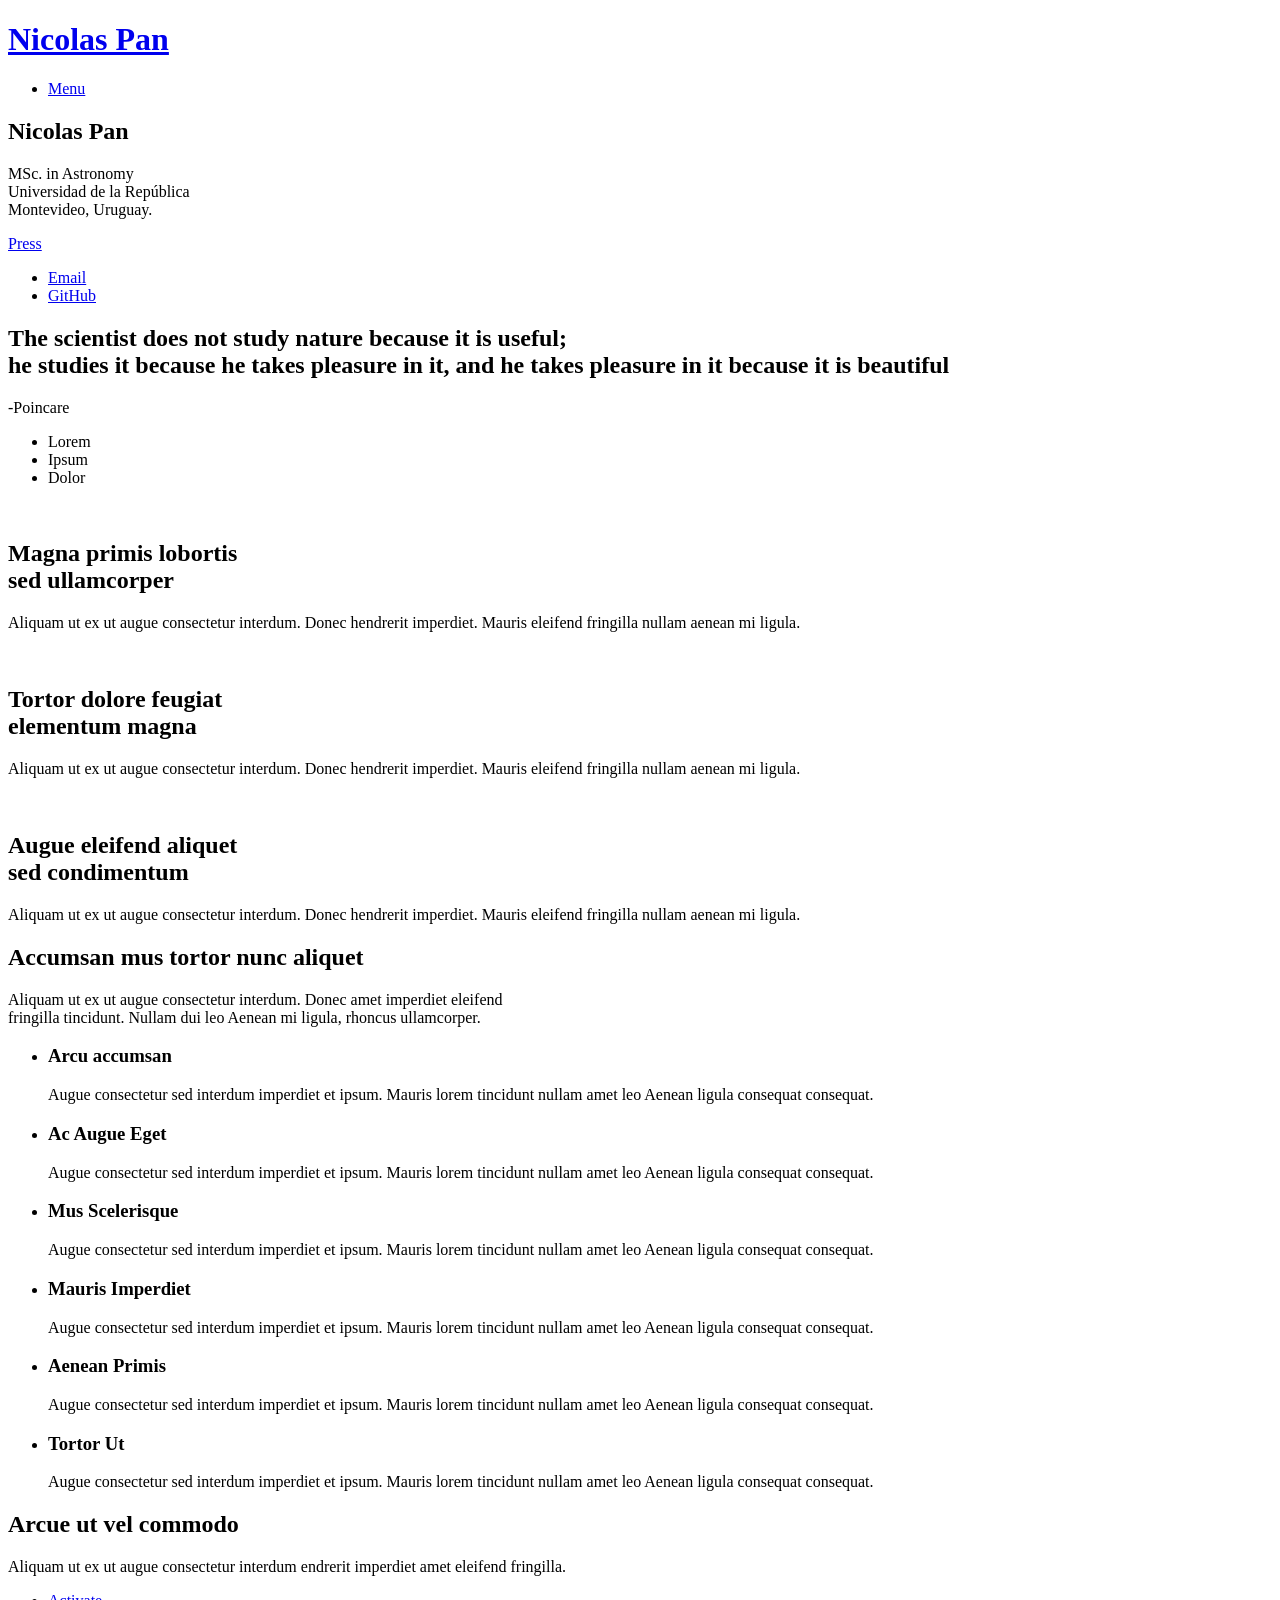
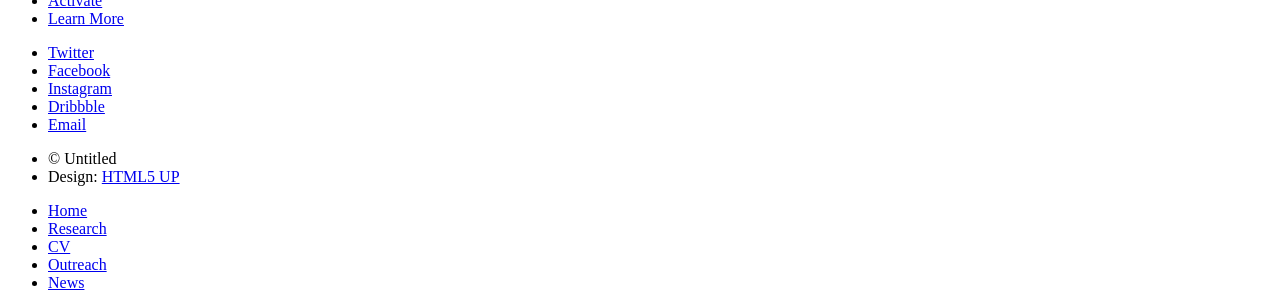
==== index.html @ 93454d94 "Update index.html" ====
<!DOCTYPE HTML>
<!--
	Spectral by HTML5 UP
	html5up.net | @ajlkn
	Free for personal and commercial use under the CCA 3.0 license (html5up.net/license)
-->
<html>
	<head>
		<title>Nicolas Pan</title>
		<meta charset="utf-8" />
		<meta name="viewport" content="width=device-width, initial-scale=1, user-scalable=no" />
		<link rel="stylesheet" href="assets/css/main.css" />
		<noscript><link rel="stylesheet" href="assets/css/noscript.css" /></noscript>
	</head>
	<body class="landing is-preload">

		<!-- Page Wrapper -->
			<div id="page-wrapper">

				<!-- Header -->
					<header id="header" class="alt">
						<h1><a href="index.html">Nicolas Pan</a></h1>
						<nav id="nav">
							<ul>
								<li class="special">
									<a href="#menu" class="menuToggle"><span>Menu</span></a>
									<div id="menu">
										<ul>
											<li><a href="index.html">Home</a></li>
											<li><a href="research.html">Research</a></li>
											<li><a href="cv.html">CV</a></li>
											<li><a href="outreach.html">Outreach</a></li>
											<li><a href="news.html">News</a></li>
										</ul>
									</div>
								</li>
							</ul>
						</nav>
					</header>

				<!-- Banner -->
					<section id="banner">
						<div class="inner">
							<h2>Nicolas Pan</h2>
							<p>MSc. in Astronomy<br />
							Universidad de la República<br />
							Montevideo, Uruguay.</p>
						</div>
						<a href="#one" class="more scrolly">Press</a>

						<ul class="icons">
							<li><a href="mailto:nicolas.pan@fcien.edu.uy" class="icon solid fa-envelope"><span class="label">Email</span></a></li>
							<li><a href="https://github.com/NicolasPan" class="icon brands fa-github"><span class="label">GitHub</span></a></li>
							<!-- <li><a href="#" class="icon solid fa-orcid"><span class="label">ORCID</span></a></li> -->
						</ul>
						
					</section>

				<!-- One -->
					<section id="one" class="wrapper style1 special">
						<div class="inner">
							<header class="major">
								<h2>The scientist does not study nature because it is useful;<br />
								he studies it because he takes pleasure in it, and he takes pleasure in it because it is beautiful</h2>
								<p>-Poincare<br /></p>
							</header>
							<ul class="icons major">
								<li><span class="icon fa-gem major style1"><span class="label">Lorem</span></span></li>
								<li><span class="icon fa-heart major style2"><span class="label">Ipsum</span></span></li>
								<li><span class="icon solid fa-code major style3"><span class="label">Dolor</span></span></li>
							</ul>
						</div>
					</section>

				<!-- Two -->
					<section id="two" class="wrapper alt style2">
						<section class="spotlight">
							<div class="image"><img src="images/pic01.jpg" alt="" /></div><div class="content">
								<h2>Magna primis lobortis<br />
								sed ullamcorper</h2>
								<p>Aliquam ut ex ut augue consectetur interdum. Donec hendrerit imperdiet. Mauris eleifend fringilla nullam aenean mi ligula.</p>
							</div>
						</section>
						<section class="spotlight">
							<div class="image"><img src="images/pic02.jpg" alt="" /></div><div class="content">
								<h2>Tortor dolore feugiat<br />
								elementum magna</h2>
								<p>Aliquam ut ex ut augue consectetur interdum. Donec hendrerit imperdiet. Mauris eleifend fringilla nullam aenean mi ligula.</p>
							</div>
						</section>
						<section class="spotlight">
							<div class="image"><img src="images/pic03.jpg" alt="" /></div><div class="content">
								<h2>Augue eleifend aliquet<br />
								sed condimentum</h2>
								<p>Aliquam ut ex ut augue consectetur interdum. Donec hendrerit imperdiet. Mauris eleifend fringilla nullam aenean mi ligula.</p>
							</div>
						</section>
					</section>

				<!-- Three -->
					<section id="three" class="wrapper style3 special">
						<div class="inner">
							<header class="major">
								<h2>Accumsan mus tortor nunc aliquet</h2>
								<p>Aliquam ut ex ut augue consectetur interdum. Donec amet imperdiet eleifend<br />
								fringilla tincidunt. Nullam dui leo Aenean mi ligula, rhoncus ullamcorper.</p>
							</header>
							<ul class="features">
								<li class="icon fa-paper-plane">
									<h3>Arcu accumsan</h3>
									<p>Augue consectetur sed interdum imperdiet et ipsum. Mauris lorem tincidunt nullam amet leo Aenean ligula consequat consequat.</p>
								</li>
								<li class="icon solid fa-laptop">
									<h3>Ac Augue Eget</h3>
									<p>Augue consectetur sed interdum imperdiet et ipsum. Mauris lorem tincidunt nullam amet leo Aenean ligula consequat consequat.</p>
								</li>
								<li class="icon solid fa-code">
									<h3>Mus Scelerisque</h3>
									<p>Augue consectetur sed interdum imperdiet et ipsum. Mauris lorem tincidunt nullam amet leo Aenean ligula consequat consequat.</p>
								</li>
								<li class="icon solid fa-headphones-alt">
									<h3>Mauris Imperdiet</h3>
									<p>Augue consectetur sed interdum imperdiet et ipsum. Mauris lorem tincidunt nullam amet leo Aenean ligula consequat consequat.</p>
								</li>
								<li class="icon fa-heart">
									<h3>Aenean Primis</h3>
									<p>Augue consectetur sed interdum imperdiet et ipsum. Mauris lorem tincidunt nullam amet leo Aenean ligula consequat consequat.</p>
								</li>
								<li class="icon fa-flag">
									<h3>Tortor Ut</h3>
									<p>Augue consectetur sed interdum imperdiet et ipsum. Mauris lorem tincidunt nullam amet leo Aenean ligula consequat consequat.</p>
								</li>
							</ul>
						</div>
					</section>

				<!-- CTA -->
					<section id="cta" class="wrapper style4">
						<div class="inner">
							<header>
								<h2>Arcue ut vel commodo</h2>
								<p>Aliquam ut ex ut augue consectetur interdum endrerit imperdiet amet eleifend fringilla.</p>
							</header>
							<ul class="actions stacked">
								<li><a href="#" class="button fit primary">Activate</a></li>
								<li><a href="#" class="button fit">Learn More</a></li>
							</ul>
						</div>
					</section>

				<!-- Footer -->
					<footer id="footer">
						<ul class="icons">
							<li><a href="#" class="icon brands fa-twitter"><span class="label">Twitter</span></a></li>
							<li><a href="#" class="icon brands fa-facebook-f"><span class="label">Facebook</span></a></li>
							<li><a href="#" class="icon brands fa-instagram"><span class="label">Instagram</span></a></li>
							<li><a href="#" class="icon brands fa-dribbble"><span class="label">Dribbble</span></a></li>
							<li><a href="#" class="icon solid fa-envelope"><span class="label">Email</span></a></li>
						</ul>
						<ul class="copyright">
							<li>&copy; Untitled</li><li>Design: <a href="http://html5up.net">HTML5 UP</a></li>
						</ul>
					</footer>

			</div>

		<!-- Scripts -->
			<script src="assets/js/jquery.min.js"></script>
			<script src="assets/js/jquery.scrollex.min.js"></script>
			<script src="assets/js/jquery.scrolly.min.js"></script>
			<script src="assets/js/browser.min.js"></script>
			<script src="assets/js/breakpoints.min.js"></script>
			<script src="assets/js/util.js"></script>
			<script src="assets/js/main.js"></script>

	</body>
</html>
---- assets/css/main.css ----
@import url(fontawesome-all.min.css);
@import url("https://fonts.googleapis.com/css?family=Open+Sans:400,400italic,600,600italic,800,800italic");

/*
	Spectral by HTML5 UP
	html5up.net | @ajlkn
	Free for personal and commercial use under the CCA 3.0 license (html5up.net/license)
*/

html, body, div, span, applet, object,
iframe, h1, h2, h3, h4, h5, h6, p, blockquote,
pre, a, abbr, acronym, address, big, cite,
code, del, dfn, em, img, ins, kbd, q, s, samp,
small, strike, strong, sub, sup, tt, var, b,
u, i, center, dl, dt, dd, ol, ul, li, fieldset,
form, label, legend, table, caption, tbody,
tfoot, thead, tr, th, td, article, aside,
canvas, details, embed, figure, figcaption,
footer, header, hgroup, menu, nav, output, ruby,
section, summary, time, mark, audio, video {
	margin: 0;
	padding: 0;
	border: 0;
	font-size: 100%;
	font: inherit;
	vertical-align: baseline;}

article, aside, details, figcaption, figure,
footer, header, hgroup, menu, nav, section {
	display: block;}

body {
	line-height: 1;
}

ol, ul {
	list-style: none;
}

blockquote, q {
	quotes: none;
}

	blockquote:before, blockquote:after, q:before, q:after {
		content: '';
		content: none;
	}

table {
	border-collapse: collapse;
	border-spacing: 0;
}

body {
	-webkit-text-size-adjust: none;
}

mark {
	background-color: transparent;
	color: inherit;
}

input::-moz-focus-inner {
	border: 0;
	padding: 0;
}

input, select, textarea {
	-moz-appearance: none;
	-webkit-appearance: none;
	-ms-appearance: none;
	appearance: none;
}

/* Basic */

	@-ms-viewport {
		width: device-width;
	}

	html {
		box-sizing: border-box;
	}

	*, *:before, *:after {
		box-sizing: inherit;
	}

	body {
		background: #2e3842;
	}

		body.is-preload *, body.is-preload *:before, body.is-preload *:after {
			-moz-animation: none !important;
			-webkit-animation: none !important;
			-ms-animation: none !important;
			animation: none !important;
			-moz-transition: none !important;
			-webkit-transition: none !important;
			-ms-transition: none !important;
			transition: none !important;
		}

	body, input, select, textarea {
		color: #fff;
		font-family: "Open Sans", Helvetica, sans-serif;
		font-size: 15pt;
		font-weight: 400;
		letter-spacing: 0.075em;
		line-height: 1.65em;
	}

		@media screen and (max-width: 1680px) {

			body, input, select, textarea {
				font-size: 13pt;
			}

		}

		@media screen and (max-width: 1280px) {

			body, input, select, textarea {
				font-size: 12pt;
			}

		}

		@media screen and (max-width: 736px) {

			body, input, select, textarea {
				font-size: 11pt;
				letter-spacing: 0.0375em;
			}

		}

	a {
		-moz-transition: color 0.2s ease, border-bottom-color 0.2s ease;
		-webkit-transition: color 0.2s ease, border-bottom-color 0.2s ease;
		-ms-transition: color 0.2s ease, border-bottom-color 0.2s ease;
		transition: color 0.2s ease, border-bottom-color 0.2s ease;
		border-bottom: dotted 1px;
		color: inherit;
		text-decoration: none;
	}

		a:hover {
			border-bottom-color: transparent;
		}

	strong, b {
		color: #fff;
		font-weight: 600;
	}

	em, i {
		font-style: italic;
	}

	p {
		margin: 0 0 2em 0;
	}

	h1, h2, h3, h4, h5, h6 {
		color: #fff;
		font-weight: 800;
		letter-spacing: 0.225em;
		line-height: 1em;
		margin: 0 0 1em 0;
		text-transform: uppercase;
	}

		h1 a, h2 a, h3 a, h4 a, h5 a, h6 a {
			color: inherit;
			text-decoration: none;
		}

	h2 {
		font-size: 1.35em;
		line-height: 1.75em;
	}

		@media screen and (max-width: 736px) {

			h2 {
				font-size: 1.1em;
				line-height: 1.65em;
			}

		}

	h3 {
		font-size: 1.15em;
		line-height: 1.75em;
	}

		@media screen and (max-width: 736px) {

			h3 {
				font-size: 1em;
				line-height: 1.65em;
			}

		}

	h4 {
		font-size: 1em;
		line-height: 1.5em;
	}

	h5 {
		font-size: 0.8em;
		line-height: 1.5em;
	}

	h6 {
		font-size: 0.7em;
		line-height: 1.5em;
	}

	sub {
		font-size: 0.8em;
		position: relative;
		top: 0.5em;
	}

	sup {
		font-size: 0.8em;
		position: relative;
		top: -0.5em;
	}

	hr {
		border: 0;
		border-bottom: solid 2px #fff;
		margin: 3em 0;
	}

		hr.major {
			margin: 4.5em 0;
		}

	blockquote {
		border-left: solid 4px #fff;
		font-style: italic;
		margin: 0 0 2em 0;
		padding: 0.5em 0 0.5em 2em;
	}

	code {
		background: rgba(144, 144, 144, 0.25);
		border-radius: 3px;
		font-family: "Courier New", monospace;
		font-size: 0.9em;
		letter-spacing: 0;
		margin: 0 0.25em;
		padding: 0.25em 0.65em;
	}

	pre {
		-webkit-overflow-scrolling: touch;
		font-family: "Courier New", monospace;
		font-size: 0.9em;
		margin: 0 0 2em 0;
	}

		pre code {
			display: block;
			line-height: 1.75em;
			padding: 1em 1.5em;
			overflow-x: auto;
		}

	.align-left {
		text-align: left;
	}

	.align-center {
		text-align: center;
	}

	.align-right {
		text-align: right;
	}

/* Row */

	.row {
		display: flex;
		flex-wrap: wrap;
		box-sizing: border-box;
		align-items: stretch;
	}

		.row > * {
			box-sizing: border-box;
		}

		.row.gtr-uniform > * > :last-child {
			margin-bottom: 0;
		}

		.row.aln-left {
			justify-content: flex-start;
		}

		.row.aln-center {
			justify-content: center;
		}

		.row.aln-right {
			justify-content: flex-end;
		}

		.row.aln-top {
			align-items: flex-start;
		}

		.row.aln-middle {
			align-items: center;
		}

		.row.aln-bottom {
			align-items: flex-end;
		}

		.row > .imp {
			order: -1;
		}

		.row > .col-1 {
			width: 8.33333%;
		}

		.row > .off-1 {
			margin-left: 8.33333%;
		}

		.row > .col-2 {
			width: 16.66667%;
		}

		.row > .off-2 {
			margin-left: 16.66667%;
		}

		.row > .col-3 {
			width: 25%;
		}

		.row > .off-3 {
			margin-left: 25%;
		}

		.row > .col-4 {
			width: 33.33333%;
		}

		.row > .off-4 {
			margin-left: 33.33333%;
		}

		.row > .col-5 {
			width: 41.66667%;
		}

		.row > .off-5 {
			margin-left: 41.66667%;
		}

		.row > .col-6 {
			width: 50%;
		}

		.row > .off-6 {
			margin-left: 50%;
		}

		.row > .col-7 {
			width: 58.33333%;
		}

		.row > .off-7 {
			margin-left: 58.33333%;
		}

		.row > .col-8 {
			width: 66.66667%;
		}

		.row > .off-8 {
			margin-left: 66.66667%;
		}

		.row > .col-9 {
			width: 75%;
		}

		.row > .off-9 {
			margin-left: 75%;
		}

		.row > .col-10 {
			width: 83.33333%;
		}

		.row > .off-10 {
			margin-left: 83.33333%;
		}

		.row > .col-11 {
			width: 91.66667%;
		}

		.row > .off-11 {
			margin-left: 91.66667%;
		}

		.row > .col-12 {
			width: 100%;
		}

		.row > .off-12 {
			margin-left: 100%;
		}

		.row.gtr-0 {
			margin-top: 0;
			margin-left: 0em;
		}

			.row.gtr-0 > * {
				padding: 0 0 0 0em;
			}

			.row.gtr-0.gtr-uniform {
				margin-top: 0em;
			}

				.row.gtr-0.gtr-uniform > * {
					padding-top: 0em;
				}

		.row.gtr-25 {
			margin-top: 0;
			margin-left: -0.375em;
		}

			.row.gtr-25 > * {
				padding: 0 0 0 0.375em;
			}

			.row.gtr-25.gtr-uniform {
				margin-top: -0.375em;
			}

				.row.gtr-25.gtr-uniform > * {
					padding-top: 0.375em;
				}

		.row.gtr-50 {
			margin-top: 0;
			margin-left: -0.75em;
		}

			.row.gtr-50 > * {
				padding: 0 0 0 0.75em;
			}

			.row.gtr-50.gtr-uniform {
				margin-top: -0.75em;
			}

				.row.gtr-50.gtr-uniform > * {
					padding-top: 0.75em;
				}

		.row {
			margin-top: 0;
			margin-left: -1.5em;
		}

			.row > * {
				padding: 0 0 0 1.5em;
			}

			.row.gtr-uniform {
				margin-top: -1.5em;
			}

				.row.gtr-uniform > * {
					padding-top: 1.5em;
				}

		.row.gtr-150 {
			margin-top: 0;
			margin-left: -2.25em;
		}

			.row.gtr-150 > * {
				padding: 0 0 0 2.25em;
			}

			.row.gtr-150.gtr-uniform {
				margin-top: -2.25em;
			}

				.row.gtr-150.gtr-uniform > * {
					padding-top: 2.25em;
				}

		.row.gtr-200 {
			margin-top: 0;
			margin-left: -3em;
		}

			.row.gtr-200 > * {
				padding: 0 0 0 3em;
			}

			.row.gtr-200.gtr-uniform {
				margin-top: -3em;
			}

				.row.gtr-200.gtr-uniform > * {
					padding-top: 3em;
				}

		@media screen and (max-width: 1680px) {

			.row {
				display: flex;
				flex-wrap: wrap;
				box-sizing: border-box;
				align-items: stretch;
			}

				.row > * {
					box-sizing: border-box;
				}

				.row.gtr-uniform > * > :last-child {
					margin-bottom: 0;
				}

				.row.aln-left {
					justify-content: flex-start;
				}

				.row.aln-center {
					justify-content: center;
				}

				.row.aln-right {
					justify-content: flex-end;
				}

				.row.aln-top {
					align-items: flex-start;
				}

				.row.aln-middle {
					align-items: center;
				}

				.row.aln-bottom {
					align-items: flex-end;
				}

				.row > .imp-xlarge {
					order: -1;
				}

				.row > .col-1-xlarge {
					width: 8.33333%;
				}

				.row > .off-1-xlarge {
					margin-left: 8.33333%;
				}

				.row > .col-2-xlarge {
					width: 16.66667%;
				}

				.row > .off-2-xlarge {
					margin-left: 16.66667%;
				}

				.row > .col-3-xlarge {
					width: 25%;
				}

				.row > .off-3-xlarge {
					margin-left: 25%;
				}

				.row > .col-4-xlarge {
					width: 33.33333%;
				}

				.row > .off-4-xlarge {
					margin-left: 33.33333%;
				}

				.row > .col-5-xlarge {
					width: 41.66667%;
				}

				.row > .off-5-xlarge {
					margin-left: 41.66667%;
				}

				.row > .col-6-xlarge {
					width: 50%;
				}

				.row > .off-6-xlarge {
					margin-left: 50%;
				}

				.row > .col-7-xlarge {
					width: 58.33333%;
				}

				.row > .off-7-xlarge {
					margin-left: 58.33333%;
				}

				.row > .col-8-xlarge {
					width: 66.66667%;
				}

				.row > .off-8-xlarge {
					margin-left: 66.66667%;
				}

				.row > .col-9-xlarge {
					width: 75%;
				}

				.row > .off-9-xlarge {
					margin-left: 75%;
				}

				.row > .col-10-xlarge {
					width: 83.33333%;
				}

				.row > .off-10-xlarge {
					margin-left: 83.33333%;
				}

				.row > .col-11-xlarge {
					width: 91.66667%;
				}

				.row > .off-11-xlarge {
					margin-left: 91.66667%;
				}

				.row > .col-12-xlarge {
					width: 100%;
				}

				.row > .off-12-xlarge {
					margin-left: 100%;
				}

				.row.gtr-0 {
					margin-top: 0;
					margin-left: 0em;
				}

					.row.gtr-0 > * {
						padding: 0 0 0 0em;
					}

					.row.gtr-0.gtr-uniform {
						margin-top: 0em;
					}

						.row.gtr-0.gtr-uniform > * {
							padding-top: 0em;
						}

				.row.gtr-25 {
					margin-top: 0;
					margin-left: -0.375em;
				}

					.row.gtr-25 > * {
						padding: 0 0 0 0.375em;
					}

					.row.gtr-25.gtr-uniform {
						margin-top: -0.375em;
					}

						.row.gtr-25.gtr-uniform > * {
							padding-top: 0.375em;
						}

				.row.gtr-50 {
					margin-top: 0;
					margin-left: -0.75em;
				}

					.row.gtr-50 > * {
						padding: 0 0 0 0.75em;
					}

					.row.gtr-50.gtr-uniform {
						margin-top: -0.75em;
					}

						.row.gtr-50.gtr-uniform > * {
							padding-top: 0.75em;
						}

				.row {
					margin-top: 0;
					margin-left: -1.5em;
				}

					.row > * {
						padding: 0 0 0 1.5em;
					}

					.row.gtr-uniform {
						margin-top: -1.5em;
					}

						.row.gtr-uniform > * {
							padding-top: 1.5em;
						}

				.row.gtr-150 {
					margin-top: 0;
					margin-left: -2.25em;
				}

					.row.gtr-150 > * {
						padding: 0 0 0 2.25em;
					}

					.row.gtr-150.gtr-uniform {
						margin-top: -2.25em;
					}

						.row.gtr-150.gtr-uniform > * {
							padding-top: 2.25em;
						}

				.row.gtr-200 {
					margin-top: 0;
					margin-left: -3em;
				}

					.row.gtr-200 > * {
						padding: 0 0 0 3em;
					}

					.row.gtr-200.gtr-uniform {
						margin-top: -3em;
					}

						.row.gtr-200.gtr-uniform > * {
							padding-top: 3em;
						}

		}

		@media screen and (max-width: 1280px) {

			.row {
				display: flex;
				flex-wrap: wrap;
				box-sizing: border-box;
				align-items: stretch;
			}

				.row > * {
					box-sizing: border-box;
				}

				.row.gtr-uniform > * > :last-child {
					margin-bottom: 0;
				}

				.row.aln-left {
					justify-content: flex-start;
				}

				.row.aln-center {
					justify-content: center;
				}

				.row.aln-right {
					justify-content: flex-end;
				}

				.row.aln-top {
					align-items: flex-start;
				}

				.row.aln-middle {
					align-items: center;
				}

				.row.aln-bottom {
					align-items: flex-end;
				}

				.row > .imp-large {
					order: -1;
				}

				.row > .col-1-large {
					width: 8.33333%;
				}

				.row > .off-1-large {
					margin-left: 8.33333%;
				}

				.row > .col-2-large {
					width: 16.66667%;
				}

				.row > .off-2-large {
					margin-left: 16.66667%;
				}

				.row > .col-3-large {
					width: 25%;
				}

				.row > .off-3-large {
					margin-left: 25%;
				}

				.row > .col-4-large {
					width: 33.33333%;
				}

				.row > .off-4-large {
					margin-left: 33.33333%;
				}

				.row > .col-5-large {
					width: 41.66667%;
				}

				.row > .off-5-large {
					margin-left: 41.66667%;
				}

				.row > .col-6-large {
					width: 50%;
				}

				.row > .off-6-large {
					margin-left: 50%;
				}

				.row > .col-7-large {
					width: 58.33333%;
				}

				.row > .off-7-large {
					margin-left: 58.33333%;
				}

				.row > .col-8-large {
					width: 66.66667%;
				}

				.row > .off-8-large {
					margin-left: 66.66667%;
				}

				.row > .col-9-large {
					width: 75%;
				}

				.row > .off-9-large {
					margin-left: 75%;
				}

				.row > .col-10-large {
					width: 83.33333%;
				}

				.row > .off-10-large {
					margin-left: 83.33333%;
				}

				.row > .col-11-large {
					width: 91.66667%;
				}

				.row > .off-11-large {
					margin-left: 91.66667%;
				}

				.row > .col-12-large {
					width: 100%;
				}

				.row > .off-12-large {
					margin-left: 100%;
				}

				.row.gtr-0 {
					margin-top: 0;
					margin-left: 0em;
				}

					.row.gtr-0 > * {
						padding: 0 0 0 0em;
					}

					.row.gtr-0.gtr-uniform {
						margin-top: 0em;
					}

						.row.gtr-0.gtr-uniform > * {
							padding-top: 0em;
						}

				.row.gtr-25 {
					margin-top: 0;
					margin-left: -0.375em;
				}

					.row.gtr-25 > * {
						padding: 0 0 0 0.375em;
					}

					.row.gtr-25.gtr-uniform {
						margin-top: -0.375em;
					}

						.row.gtr-25.gtr-uniform > * {
							padding-top: 0.375em;
						}

				.row.gtr-50 {
					margin-top: 0;
					margin-left: -0.75em;
				}

					.row.gtr-50 > * {
						padding: 0 0 0 0.75em;
					}

					.row.gtr-50.gtr-uniform {
						margin-top: -0.75em;
					}

						.row.gtr-50.gtr-uniform > * {
							padding-top: 0.75em;
						}

				.row {
					margin-top: 0;
					margin-left: -1.5em;
				}

					.row > * {
						padding: 0 0 0 1.5em;
					}

					.row.gtr-uniform {
						margin-top: -1.5em;
					}

						.row.gtr-uniform > * {
							padding-top: 1.5em;
						}

				.row.gtr-150 {
					margin-top: 0;
					margin-left: -2.25em;
				}

					.row.gtr-150 > * {
						padding: 0 0 0 2.25em;
					}

					.row.gtr-150.gtr-uniform {
						margin-top: -2.25em;
					}

						.row.gtr-150.gtr-uniform > * {
							padding-top: 2.25em;
						}

				.row.gtr-200 {
					margin-top: 0;
					margin-left: -3em;
				}

					.row.gtr-200 > * {
						padding: 0 0 0 3em;
					}

					.row.gtr-200.gtr-uniform {
						margin-top: -3em;
					}

						.row.gtr-200.gtr-uniform > * {
							padding-top: 3em;
						}

		}

		@media screen and (max-width: 980px) {

			.row {
				display: flex;
				flex-wrap: wrap;
				box-sizing: border-box;
				align-items: stretch;
			}

				.row > * {
					box-sizing: border-box;
				}

				.row.gtr-uniform > * > :last-child {
					margin-bottom: 0;
				}

				.row.aln-left {
					justify-content: flex-start;
				}

				.row.aln-center {
					justify-content: center;
				}

				.row.aln-right {
					justify-content: flex-end;
				}

				.row.aln-top {
					align-items: flex-start;
				}

				.row.aln-middle {
					align-items: center;
				}

				.row.aln-bottom {
					align-items: flex-end;
				}

				.row > .imp-medium {
					order: -1;
				}

				.row > .col-1-medium {
					width: 8.33333%;
				}

				.row > .off-1-medium {
					margin-left: 8.33333%;
				}

				.row > .col-2-medium {
					width: 16.66667%;
				}

				.row > .off-2-medium {
					margin-left: 16.66667%;
				}

				.row > .col-3-medium {
					width: 25%;
				}

				.row > .off-3-medium {
					margin-left: 25%;
				}

				.row > .col-4-medium {
					width: 33.33333%;
				}

				.row > .off-4-medium {
					margin-left: 33.33333%;
				}

				.row > .col-5-medium {
					width: 41.66667%;
				}

				.row > .off-5-medium {
					margin-left: 41.66667%;
				}

				.row > .col-6-medium {
					width: 50%;
				}

				.row > .off-6-medium {
					margin-left: 50%;
				}

				.row > .col-7-medium {
					width: 58.33333%;
				}

				.row > .off-7-medium {
					margin-left: 58.33333%;
				}

				.row > .col-8-medium {
					width: 66.66667%;
				}

				.row > .off-8-medium {
					margin-left: 66.66667%;
				}

				.row > .col-9-medium {
					width: 75%;
				}

				.row > .off-9-medium {
					margin-left: 75%;
				}

				.row > .col-10-medium {
					width: 83.33333%;
				}

				.row > .off-10-medium {
					margin-left: 83.33333%;
				}

				.row > .col-11-medium {
					width: 91.66667%;
				}

				.row > .off-11-medium {
					margin-left: 91.66667%;
				}

				.row > .col-12-medium {
					width: 100%;
				}

				.row > .off-12-medium {
					margin-left: 100%;
				}

				.row.gtr-0 {
					margin-top: 0;
					margin-left: 0em;
				}

					.row.gtr-0 > * {
						padding: 0 0 0 0em;
					}

					.row.gtr-0.gtr-uniform {
						margin-top: 0em;
					}

						.row.gtr-0.gtr-uniform > * {
							padding-top: 0em;
						}

				.row.gtr-25 {
					margin-top: 0;
					margin-left: -0.375em;
				}

					.row.gtr-25 > * {
						padding: 0 0 0 0.375em;
					}

					.row.gtr-25.gtr-uniform {
						margin-top: -0.375em;
					}

						.row.gtr-25.gtr-uniform > * {
							padding-top: 0.375em;
						}

				.row.gtr-50 {
					margin-top: 0;
					margin-left: -0.75em;
				}

					.row.gtr-50 > * {
						padding: 0 0 0 0.75em;
					}

					.row.gtr-50.gtr-uniform {
						margin-top: -0.75em;
					}

						.row.gtr-50.gtr-uniform > * {
							padding-top: 0.75em;
						}

				.row {
					margin-top: 0;
					margin-left: -1.5em;
				}

					.row > * {
						padding: 0 0 0 1.5em;
					}

					.row.gtr-uniform {
						margin-top: -1.5em;
					}

						.row.gtr-uniform > * {
							padding-top: 1.5em;
						}

				.row.gtr-150 {
					margin-top: 0;
					margin-left: -2.25em;
				}

					.row.gtr-150 > * {
						padding: 0 0 0 2.25em;
					}

					.row.gtr-150.gtr-uniform {
						margin-top: -2.25em;
					}

						.row.gtr-150.gtr-uniform > * {
							padding-top: 2.25em;
						}

				.row.gtr-200 {
					margin-top: 0;
					margin-left: -3em;
				}

					.row.gtr-200 > * {
						padding: 0 0 0 3em;
					}

					.row.gtr-200.gtr-uniform {
						margin-top: -3em;
					}

						.row.gtr-200.gtr-uniform > * {
							padding-top: 3em;
						}

		}

		@media screen and (max-width: 736px) {

			.row {
				display: flex;
				flex-wrap: wrap;
				box-sizing: border-box;
				align-items: stretch;
			}

				.row > * {
					box-sizing: border-box;
				}

				.row.gtr-uniform > * > :last-child {
					margin-bottom: 0;
				}

				.row.aln-left {
					justify-content: flex-start;
				}

				.row.aln-center {
					justify-content: center;
				}

				.row.aln-right {
					justify-content: flex-end;
				}

				.row.aln-top {
					align-items: flex-start;
				}

				.row.aln-middle {
					align-items: center;
				}

				.row.aln-bottom {
					align-items: flex-end;
				}

				.row > .imp-small {
					order: -1;
				}

				.row > .col-1-small {
					width: 8.33333%;
				}

				.row > .off-1-small {
					margin-left: 8.33333%;
				}

				.row > .col-2-small {
					width: 16.66667%;
				}

				.row > .off-2-small {
					margin-left: 16.66667%;
				}

				.row > .col-3-small {
					width: 25%;
				}

				.row > .off-3-small {
					margin-left: 25%;
				}

				.row > .col-4-small {
					width: 33.33333%;
				}

				.row > .off-4-small {
					margin-left: 33.33333%;
				}

				.row > .col-5-small {
					width: 41.66667%;
				}

				.row > .off-5-small {
					margin-left: 41.66667%;
				}

				.row > .col-6-small {
					width: 50%;
				}

				.row > .off-6-small {
					margin-left: 50%;
				}

				.row > .col-7-small {
					width: 58.33333%;
				}

				.row > .off-7-small {
					margin-left: 58.33333%;
				}

				.row > .col-8-small {
					width: 66.66667%;
				}

				.row > .off-8-small {
					margin-left: 66.66667%;
				}

				.row > .col-9-small {
					width: 75%;
				}

				.row > .off-9-small {
					margin-left: 75%;
				}

				.row > .col-10-small {
					width: 83.33333%;
				}

				.row > .off-10-small {
					margin-left: 83.33333%;
				}

				.row > .col-11-small {
					width: 91.66667%;
				}

				.row > .off-11-small {
					margin-left: 91.66667%;
				}

				.row > .col-12-small {
					width: 100%;
				}

				.row > .off-12-small {
					margin-left: 100%;
				}

				.row.gtr-0 {
					margin-top: 0;
					margin-left: 0em;
				}

					.row.gtr-0 > * {
						padding: 0 0 0 0em;
					}

					.row.gtr-0.gtr-uniform {
						margin-top: 0em;
					}

						.row.gtr-0.gtr-uniform > * {
							padding-top: 0em;
						}

				.row.gtr-25 {
					margin-top: 0;
					margin-left: -0.375em;
				}

					.row.gtr-25 > * {
						padding: 0 0 0 0.375em;
					}

					.row.gtr-25.gtr-uniform {
						margin-top: -0.375em;
					}

						.row.gtr-25.gtr-uniform > * {
							padding-top: 0.375em;
						}

				.row.gtr-50 {
					margin-top: 0;
					margin-left: -0.75em;
				}

					.row.gtr-50 > * {
						padding: 0 0 0 0.75em;
					}

					.row.gtr-50.gtr-uniform {
						margin-top: -0.75em;
					}

						.row.gtr-50.gtr-uniform > * {
							padding-top: 0.75em;
						}

				.row {
					margin-top: 0;
					margin-left: -1.5em;
				}

					.row > * {
						padding: 0 0 0 1.5em;
					}

					.row.gtr-uniform {
						margin-top: -1.5em;
					}

						.row.gtr-uniform > * {
							padding-top: 1.5em;
						}

				.row.gtr-150 {
					margin-top: 0;
					margin-left: -2.25em;
				}

					.row.gtr-150 > * {
						padding: 0 0 0 2.25em;
					}

					.row.gtr-150.gtr-uniform {
						margin-top: -2.25em;
					}

						.row.gtr-150.gtr-uniform > * {
							padding-top: 2.25em;
						}

				.row.gtr-200 {
					margin-top: 0;
					margin-left: -3em;
				}

					.row.gtr-200 > * {
						padding: 0 0 0 3em;
					}

					.row.gtr-200.gtr-uniform {
						margin-top: -3em;
					}

						.row.gtr-200.gtr-uniform > * {
							padding-top: 3em;
						}

		}

		@media screen and (max-width: 480px) {

			.row {
				display: flex;
				flex-wrap: wrap;
				box-sizing: border-box;
				align-items: stretch;
			}

				.row > * {
					box-sizing: border-box;
				}

				.row.gtr-uniform > * > :last-child {
					margin-bottom: 0;
				}

				.row.aln-left {
					justify-content: flex-start;
				}

				.row.aln-center {
					justify-content: center;
				}

				.row.aln-right {
					justify-content: flex-end;
				}

				.row.aln-top {
					align-items: flex-start;
				}

				.row.aln-middle {
					align-items: center;
				}

				.row.aln-bottom {
					align-items: flex-end;
				}

				.row > .imp-xsmall {
					order: -1;
				}

				.row > .col-1-xsmall {
					width: 8.33333%;
				}

				.row > .off-1-xsmall {
					margin-left: 8.33333%;
				}

				.row > .col-2-xsmall {
					width: 16.66667%;
				}

				.row > .off-2-xsmall {
					margin-left: 16.66667%;
				}

				.row > .col-3-xsmall {
					width: 25%;
				}

				.row > .off-3-xsmall {
					margin-left: 25%;
				}

				.row > .col-4-xsmall {
					width: 33.33333%;
				}

				.row > .off-4-xsmall {
					margin-left: 33.33333%;
				}

				.row > .col-5-xsmall {
					width: 41.66667%;
				}

				.row > .off-5-xsmall {
					margin-left: 41.66667%;
				}

				.row > .col-6-xsmall {
					width: 50%;
				}

				.row > .off-6-xsmall {
					margin-left: 50%;
				}

				.row > .col-7-xsmall {
					width: 58.33333%;
				}

				.row > .off-7-xsmall {
					margin-left: 58.33333%;
				}

				.row > .col-8-xsmall {
					width: 66.66667%;
				}

				.row > .off-8-xsmall {
					margin-left: 66.66667%;
				}

				.row > .col-9-xsmall {
					width: 75%;
				}

				.row > .off-9-xsmall {
					margin-left: 75%;
				}

				.row > .col-10-xsmall {
					width: 83.33333%;
				}

				.row > .off-10-xsmall {
					margin-left: 83.33333%;
				}

				.row > .col-11-xsmall {
					width: 91.66667%;
				}

				.row > .off-11-xsmall {
					margin-left: 91.66667%;
				}

				.row > .col-12-xsmall {
					width: 100%;
				}

				.row > .off-12-xsmall {
					margin-left: 100%;
				}

				.row.gtr-0 {
					margin-top: 0;
					margin-left: 0em;
				}

					.row.gtr-0 > * {
						padding: 0 0 0 0em;
					}

					.row.gtr-0.gtr-uniform {
						margin-top: 0em;
					}

						.row.gtr-0.gtr-uniform > * {
							padding-top: 0em;
						}

				.row.gtr-25 {
					margin-top: 0;
					margin-left: -0.375em;
				}

					.row.gtr-25 > * {
						padding: 0 0 0 0.375em;
					}

					.row.gtr-25.gtr-uniform {
						margin-top: -0.375em;
					}

						.row.gtr-25.gtr-uniform > * {
							padding-top: 0.375em;
						}

				.row.gtr-50 {
					margin-top: 0;
					margin-left: -0.75em;
				}

					.row.gtr-50 > * {
						padding: 0 0 0 0.75em;
					}

					.row.gtr-50.gtr-uniform {
						margin-top: -0.75em;
					}

						.row.gtr-50.gtr-uniform > * {
							padding-top: 0.75em;
						}

				.row {
					margin-top: 0;
					margin-left: -1.5em;
				}

					.row > * {
						padding: 0 0 0 1.5em;
					}

					.row.gtr-uniform {
						margin-top: -1.5em;
					}

						.row.gtr-uniform > * {
							padding-top: 1.5em;
						}

				.row.gtr-150 {
					margin-top: 0;
					margin-left: -2.25em;
				}

					.row.gtr-150 > * {
						padding: 0 0 0 2.25em;
					}

					.row.gtr-150.gtr-uniform {
						margin-top: -2.25em;
					}

						.row.gtr-150.gtr-uniform > * {
							padding-top: 2.25em;
						}

				.row.gtr-200 {
					margin-top: 0;
					margin-left: -3em;
				}

					.row.gtr-200 > * {
						padding: 0 0 0 3em;
					}

					.row.gtr-200.gtr-uniform {
						margin-top: -3em;
					}

						.row.gtr-200.gtr-uniform > * {
							padding-top: 3em;
						}

		}

/* Section/Article */

	section.special, article.special {
		text-align: center;
	}

	header p {
		color: rgba(255, 255, 255, 0.5);
		position: relative;
		top: -0.25em;
	}

	header h3 + p {
		font-size: 1.1em;
	}

	header h4 + p,
	header h5 + p,
	header h6 + p {
		font-size: 0.9em;
	}

	header.major {
		margin: 0 0 3.5em 0;
	}

		header.major h2, header.major h3, header.major h4, header.major h5, header.major h6 {
			border-bottom: solid 2px #fff;
			display: inline-block;
			padding-bottom: 1em;
			position: relative;
		}

			header.major h2:after, header.major h3:after, header.major h4:after, header.major h5:after, header.major h6:after {
				content: '';
				display: block;
				height: 1px;
			}

		header.major p {
			color: #fff;
			top: 0;
		}

		@media screen and (max-width: 736px) {

			header.major {
				margin: 0 0 2em 0;
			}

		}

	@media screen and (max-width: 980px) {

		header br {
			display: none;
		}

	}

/* Form */

	form {
		margin: 0 0 2em 0;
	}

	label {
		color: #fff;
		display: block;
		font-size: 0.9em;
		font-weight: 600;
		margin: 0 0 1em 0;
	}

	input[type="text"],
	input[type="password"],
	input[type="email"],
	select,
	textarea {
		-moz-appearance: none;
		-webkit-appearance: none;
		-ms-appearance: none;
		appearance: none;
		background-color: rgba(144, 144, 144, 0.25);
		border-radius: 3px;
		border: none;
		color: inherit;
		display: block;
		outline: 0;
		padding: 0 1em;
		text-decoration: none;
		width: 100%;
	}

		input[type="text"]:invalid,
		input[type="password"]:invalid,
		input[type="email"]:invalid,
		select:invalid,
		textarea:invalid {
			box-shadow: none;
		}

		input[type="text"]:focus,
		input[type="password"]:focus,
		input[type="email"]:focus,
		select:focus,
		textarea:focus {
			box-shadow: 0 0 0 2px #21b2a6;
		}

	select {
		background-size: 1.25em;
		background-repeat: no-repeat;
		background-position: calc(100% - 1em) center;
		height: 2.75em;
		padding-right: 2.75em;
		text-overflow: ellipsis;
	}

		select:focus::-ms-value {
			background-color: transparent;
		}

		select::-ms-expand {
			display: none;
		}

	input[type="text"],
	input[type="password"],
	input[type="email"],
	select {
		height: 2.75em;
	}

	textarea {
		padding: 0.75em 1em;
	}

	input[type="checkbox"],
	input[type="radio"] {
		-moz-appearance: none;
		-webkit-appearance: none;
		-ms-appearance: none;
		appearance: none;
		display: block;
		float: left;
		margin-right: -2em;
		opacity: 0;
		width: 1em;
		z-index: -1;
	}

		input[type="checkbox"] + label,
		input[type="radio"] + label {
			text-decoration: none;
			color: #fff;
			cursor: pointer;
			display: inline-block;
			font-size: 1em;
			font-weight: 400;
			padding-left: 2.4em;
			padding-right: 0.75em;
			position: relative;
		}

			input[type="checkbox"] + label:before,
			input[type="radio"] + label:before {
				-moz-osx-font-smoothing: grayscale;
				-webkit-font-smoothing: antialiased;
				display: inline-block;
				font-style: normal;
				font-variant: normal;
				text-rendering: auto;
				line-height: 1;
				text-transform: none !important;
				font-family: 'Font Awesome 5 Free';
				font-weight: 900;
			}

			input[type="checkbox"] + label:before,
			input[type="radio"] + label:before {
				background: rgba(144, 144, 144, 0.25);
				border-radius: 3px;
				content: '';
				display: inline-block;
				font-size: 0.8em;
				height: 2.0625em;
				left: 0;
				line-height: 2.0625em;
				position: absolute;
				text-align: center;
				top: 0;
				width: 2.0625em;
			}

		input[type="checkbox"]:checked + label:before,
		input[type="radio"]:checked + label:before {
			background: #2e3842;
			color: #fff;
			content: '\f00c';
		}

		input[type="checkbox"]:focus + label:before,
		input[type="radio"]:focus + label:before {
			box-shadow: 0 0 0 2px #21b2a6;
		}

	input[type="checkbox"] + label:before {
		border-radius: 3px;
	}

	input[type="radio"] + label:before {
		border-radius: 100%;
	}

	::-webkit-input-placeholder {
		color: rgba(255, 255, 255, 0.5) !important;
		opacity: 1.0;
	}

	:-moz-placeholder {
		color: rgba(255, 255, 255, 0.5) !important;
		opacity: 1.0;
	}

	::-moz-placeholder {
		color: rgba(255, 255, 255, 0.5) !important;
		opacity: 1.0;
	}

	:-ms-input-placeholder {
		color: rgba(255, 255, 255, 0.5) !important;
		opacity: 1.0;
	}

/* Box */

	.box {
		border-radius: 3px;
		border: solid 2px #fff;
		margin-bottom: 2em;
		padding: 1.5em;
	}

		.box > :last-child,
		.box > :last-child > :last-child,
		.box > :last-child > :last-child > :last-child {
			margin-bottom: 0;
		}

		.box.alt {
			border: 0;
			border-radius: 0;
			padding: 0;
		}

/* Icon */

	.icon {
		text-decoration: none;
		border-bottom: none;
		position: relative;
	}

		.icon:before {
			-moz-osx-font-smoothing: grayscale;
			-webkit-font-smoothing: antialiased;
			display: inline-block;
			font-style: normal;
			font-variant: normal;
			text-rendering: auto;
			line-height: 1;
			text-transform: none !important;
			font-family: 'Font Awesome 5 Free';
			font-weight: 400;
		}

		.icon > .label {
			display: none;
		}

		.icon:before {
			line-height: inherit;
		}

		.icon.solid:before {
			font-weight: 900;
		}

		.icon.brands:before {
			font-family: 'Font Awesome 5 Brands';
		}

		.icon.major {
			-moz-transform: rotate(-45deg);
			-webkit-transform: rotate(-45deg);
			-ms-transform: rotate(-45deg);
			transform: rotate(-45deg);
			border-radius: 3px;
			border: solid 2px #fff;
			display: inline-block;
			font-size: 1.35em;
			height: calc(3em + 2px);
			line-height: 3em;
			text-align: center;
			width: calc(3em + 2px);
		}

			.icon.major:before {
				-moz-transform: rotate(45deg);
				-webkit-transform: rotate(45deg);
				-ms-transform: rotate(45deg);
				transform: rotate(45deg);
				display: inline-block;
				font-size: 1.5em;
			}

			@media screen and (max-width: 736px) {

				.icon.major {
					font-size: 1em;
				}

			}

		.icon.style1 {
			color: #00ffcc;
		}

		.icon.style2 {
			color: #00f0ff;
		}

		.icon.style3 {
			color: #76ddff;
		}

/* Image */

	.image {
		border-radius: 3px;
		border: 0;
		display: inline-block;
		position: relative;
	}

		.image img {
			border-radius: 3px;
			display: block;
		}

		.image.left {
			float: left;
			margin: 0 2em 2em 0;
			top: 0.25em;
		}

		.image.right {
			float: right;
			margin: 0 0 2em 2em;
			top: 0.25em;
		}

		.image.left, .image.right {
			max-width: 40%;
		}

			.image.left img, .image.right img {
				width: 100%;
			}

		.image.fit {
			display: block;
			margin: 0 0 2em 0;
			width: 100%;
		}

			.image.fit img {
				width: 100%;
			}

/* List */

	ol {
		list-style: decimal;
		margin: 0 0 2em 0;
		padding-left: 1.25em;
	}

		ol li {
			padding-left: 0.25em;
		}

	ul {
		list-style: disc;
		margin: 0 0 2em 0;
		padding-left: 1em;
	}

		ul li {
			padding-left: 0.5em;
		}

		ul.alt {
			list-style: none;
			padding-left: 0;
		}

			ul.alt li {
				border-top: solid 1px #fff;
				padding: 0.5em 0;
			}

				ul.alt li:first-child {
					border-top: 0;
					padding-top: 0;
				}

	dl {
		margin: 0 0 2em 0;
	}

/* Actions */

	ul.actions {
		display: -moz-flex;
		display: -webkit-flex;
		display: -ms-flex;
		display: flex;
		cursor: default;
		list-style: none;
		margin-left: -1em;
		padding-left: 0;
	}

		ul.actions li {
			padding: 0 0 0 1em;
			vertical-align: middle;
		}

		ul.actions.special {
			-moz-justify-content: center;
			-webkit-justify-content: center;
			-ms-justify-content: center;
			justify-content: center;
			width: 100%;
			margin-left: 0;
		}

			ul.actions.special li:first-child {
				padding-left: 0;
			}

		ul.actions.stacked {
			-moz-flex-direction: column;
			-webkit-flex-direction: column;
			-ms-flex-direction: column;
			flex-direction: column;
			margin-left: 0;
		}

			ul.actions.stacked li {
				padding: 1em 0 0 0;
			}

				ul.actions.stacked li:first-child {
					padding-top: 0;
				}

		ul.actions.fit {
			width: calc(100% + 1em);
		}

			ul.actions.fit li {
				-moz-flex-grow: 1;
				-webkit-flex-grow: 1;
				-ms-flex-grow: 1;
				flex-grow: 1;
				-moz-flex-shrink: 1;
				-webkit-flex-shrink: 1;
				-ms-flex-shrink: 1;
				flex-shrink: 1;
				width: 100%;
			}

				ul.actions.fit li > * {
					width: 100%;
				}

			ul.actions.fit.stacked {
				width: 100%;
			}

		@media screen and (max-width: 480px) {

			ul.actions:not(.fixed) {
				-moz-flex-direction: column;
				-webkit-flex-direction: column;
				-ms-flex-direction: column;
				flex-direction: column;
				margin-left: 0;
				width: 100% !important;
			}

				ul.actions:not(.fixed) li {
					-moz-flex-grow: 1;
					-webkit-flex-grow: 1;
					-ms-flex-grow: 1;
					flex-grow: 1;
					-moz-flex-shrink: 1;
					-webkit-flex-shrink: 1;
					-ms-flex-shrink: 1;
					flex-shrink: 1;
					padding: 1em 0 0 0;
					text-align: center;
					width: 100%;
				}

					ul.actions:not(.fixed) li > * {
						width: 100%;
					}

					ul.actions:not(.fixed) li:first-child {
						padding-top: 0;
					}

					ul.actions:not(.fixed) li input[type="submit"],
					ul.actions:not(.fixed) li input[type="reset"],
					ul.actions:not(.fixed) li input[type="button"],
					ul.actions:not(.fixed) li button,
					ul.actions:not(.fixed) li .button {
						width: 100%;
					}

						ul.actions:not(.fixed) li input[type="submit"].icon:before,
						ul.actions:not(.fixed) li input[type="reset"].icon:before,
						ul.actions:not(.fixed) li input[type="button"].icon:before,
						ul.actions:not(.fixed) li button.icon:before,
						ul.actions:not(.fixed) li .button.icon:before {
							margin-left: -0.5em;
						}

		}

/* Icons */

	ul.icons {
		cursor: default;
		list-style: none;
		padding-left: 0;
	}

		ul.icons li {
			display: inline-block;
			padding: 0 1em 0 0;
		}

			ul.icons li:last-child {
				padding-right: 0 !important;
			}

		ul.icons.major {
			padding: 1em 0;
		}

			ul.icons.major li {
				padding-right: 3.5em;
			}

				@media screen and (max-width: 736px) {

					ul.icons.major li {
						padding: 0 1em !important;
					}

				}

/* Table */

	.table-wrapper {
		-webkit-overflow-scrolling: touch;
		overflow-x: auto;
	}

	table {
		margin: 0 0 2em 0;
		width: 100%;
	}

		table tbody tr {
			border: solid 1px #fff;
			border-left: 0;
			border-right: 0;
		}

			table tbody tr:nth-child(2n + 1) {
				background-color: rgba(144, 144, 144, 0.25);
			}

		table td {
			padding: 0.75em 0.75em;
		}

		table th {
			color: #fff;
			font-size: 0.9em;
			font-weight: 600;
			padding: 0 0.75em 0.75em 0.75em;
			text-align: left;
		}

		table thead {
			border-bottom: solid 2px #fff;
		}

		table tfoot {
			border-top: solid 2px #fff;
		}

		table.alt {
			border-collapse: separate;
		}

			table.alt tbody tr td {
				border: solid 1px #fff;
				border-left-width: 0;
				border-top-width: 0;
			}

				table.alt tbody tr td:first-child {
					border-left-width: 1px;
				}

			table.alt tbody tr:first-child td {
				border-top-width: 1px;
			}

			table.alt thead {
				border-bottom: 0;
			}

			table.alt tfoot {
				border-top: 0;
			}

/* Button */

	input[type="submit"],
	input[type="reset"],
	input[type="button"],
	button,
	.button {
		-moz-appearance: none;
		-webkit-appearance: none;
		-ms-appearance: none;
		appearance: none;
		-moz-transition: background-color 0.2s ease-in-out, color 0.2s ease-in-out;
		-webkit-transition: background-color 0.2s ease-in-out, color 0.2s ease-in-out;
		-ms-transition: background-color 0.2s ease-in-out, color 0.2s ease-in-out;
		transition: background-color 0.2s ease-in-out, color 0.2s ease-in-out;
		background-color: transparent;
		border-radius: 3px;
		border: 0;
		box-shadow: inset 0 0 0 2px #fff;
		color: #fff;
		cursor: pointer;
		display: inline-block;
		font-size: 0.8em;
		font-weight: 600;
		height: 3.125em;
		letter-spacing: 0.225em;
		line-height: 3.125em;
		max-width: 30em;
		padding: 0 2.75em;
		text-align: center;
		text-decoration: none;
		text-transform: uppercase;
		white-space: nowrap;
		overflow: hidden;
		text-overflow: ellipsis;
	}

		input[type="submit"]:hover,
		input[type="reset"]:hover,
		input[type="button"]:hover,
		button:hover,
		.button:hover {
			background-color: rgba(144, 144, 144, 0.25);
		}

		input[type="submit"]:active,
		input[type="reset"]:active,
		input[type="button"]:active,
		button:active,
		.button:active {
			background-color: rgba(144, 144, 144, 0.5);
		}

		input[type="submit"].icon:before,
		input[type="reset"].icon:before,
		input[type="button"].icon:before,
		button.icon:before,
		.button.icon:before {
			margin-right: 0.5em;
		}

		input[type="submit"].fit,
		input[type="reset"].fit,
		input[type="button"].fit,
		button.fit,
		.button.fit {
			width: 100%;
		}

		input[type="submit"].small,
		input[type="reset"].small,
		input[type="button"].small,
		button.small,
		.button.small {
			font-size: 0.8em;
		}

		input[type="submit"].large,
		input[type="reset"].large,
		input[type="button"].large,
		button.large,
		.button.large {
			font-size: 1.35em;
		}

		input[type="submit"].primary,
		input[type="reset"].primary,
		input[type="button"].primary,
		button.primary,
		.button.primary {
			background-color: #ed4933;
			box-shadow: none !important;
			color: #ffffff !important;
		}

			input[type="submit"].primary:hover,
			input[type="reset"].primary:hover,
			input[type="button"].primary:hover,
			button.primary:hover,
			.button.primary:hover {
				background-color: #ef5e4a !important;
			}

			input[type="submit"].primary:active,
			input[type="reset"].primary:active,
			input[type="button"].primary:active,
			button.primary:active,
			.button.primary:active {
				background-color: #eb341c !important;
			}

		input[type="submit"].disabled, input[type="submit"]:disabled,
		input[type="reset"].disabled,
		input[type="reset"]:disabled,
		input[type="button"].disabled,
		input[type="button"]:disabled,
		button.disabled,
		button:disabled,
		.button.disabled,
		.button:disabled {
			pointer-events: none;
			opacity: 0.25;
		}

		@media screen and (max-width: 736px) {

			input[type="submit"],
			input[type="reset"],
			input[type="button"],
			button,
			.button {
				height: 3.75em;
				line-height: 3.75em;
			}

		}

/* Features */

	.features {
		display: -moz-flex;
		display: -webkit-flex;
		display: -ms-flex;
		display: flex;
		-moz-flex-wrap: wrap;
		-webkit-flex-wrap: wrap;
		-ms-flex-wrap: wrap;
		flex-wrap: wrap;
		-moz-justify-content: center;
		-webkit-justify-content: center;
		-ms-justify-content: center;
		justify-content: center;
		list-style: none;
		padding: 0;
		width: 100%;
	}

		.features li {
			padding: 4em 4em 2em 6em ;
			display: block;
			position: relative;
			text-align: left;
			width: 50%;
		}

			.features li:nth-child(1) {
				background-color: rgba(0, 0, 0, 0.035);
			}

			.features li:nth-child(2) {
				background-color: rgba(0, 0, 0, 0.07);
			}

			.features li:nth-child(3) {
				background-color: rgba(0, 0, 0, 0.105);
			}

			.features li:nth-child(4) {
				background-color: rgba(0, 0, 0, 0.14);
			}

			.features li:nth-child(5) {
				background-color: rgba(0, 0, 0, 0.175);
			}

			.features li:nth-child(6) {
				background-color: rgba(0, 0, 0, 0.21);
			}

			.features li:nth-child(7) {
				background-color: rgba(0, 0, 0, 0.245);
			}

			.features li:nth-child(8) {
				background-color: rgba(0, 0, 0, 0.28);
			}

			.features li:nth-child(9) {
				background-color: rgba(0, 0, 0, 0.315);
			}

			.features li:nth-child(10) {
				background-color: rgba(0, 0, 0, 0.35);
			}

			.features li:before {
				display: block;
				color: #00ffcc;
				position: absolute;
				left: 1.75em;
				top: 2.75em;
				font-size: 1.5em;
			}

			.features li:nth-child(1) {
				border-top-left-radius: 3px;
			}

			.features li:nth-child(2) {
				border-top-right-radius: 3px;
			}

			.features li:nth-last-child(1) {
				border-bottom-right-radius: 3px;
			}

			.features li:nth-last-child(2) {
				border-bottom-left-radius: 3px;
			}

			@media screen and (max-width: 980px) {

				.features li {
					padding: 3em 2em 1em 2em ;
					text-align: center;
				}

					.features li:before {
						left: 0;
						margin: 0 0 1em 0;
						position: relative;
						top: 0;
					}

			}

			@media screen and (max-width: 736px) {

				.features li {
					padding: 3em 0 1em 0 ;
					background-color: transparent !important;
					border-top: solid 2px #fff;
					width: 100%;
				}

					.features li:first-child {
						border-top: 0;
					}

			}

/* Spotlight */

	.spotlight {
		-moz-align-items: center;
		-webkit-align-items: center;
		-ms-align-items: center;
		align-items: center;
		display: -moz-flex;
		display: -webkit-flex;
		display: -ms-flex;
		display: flex;
	}

		.spotlight .image {
			-moz-order: 1;
			-webkit-order: 1;
			-ms-order: 1;
			order: 1;
			border-radius: 0;
			width: 40%;
		}

			.spotlight .image img {
				border-radius: 0;
				width: 100%;
			}

		.spotlight .content {
			padding: 2em 4em 0.1em 4em ;
			-moz-order: 2;
			-webkit-order: 2;
			-ms-order: 2;
			order: 2;
			max-width: 48em;
			width: 60%;
		}

		.spotlight:nth-child(2n) {
			-moz-flex-direction: row-reverse;
			-webkit-flex-direction: row-reverse;
			-ms-flex-direction: row-reverse;
			flex-direction: row-reverse;
		}

		.spotlight:nth-child(1) {
			background-color: rgba(0, 0, 0, 0.075);
		}

		.spotlight:nth-child(2) {
			background-color: rgba(0, 0, 0, 0.15);
		}

		.spotlight:nth-child(3) {
			background-color: rgba(0, 0, 0, 0.225);
		}

		.spotlight:nth-child(4) {
			background-color: rgba(0, 0, 0, 0.3);
		}

		.spotlight:nth-child(5) {
			background-color: rgba(0, 0, 0, 0.375);
		}

		.spotlight:nth-child(6) {
			background-color: rgba(0, 0, 0, 0.45);
		}

		.spotlight:nth-child(7) {
			background-color: rgba(0, 0, 0, 0.525);
		}

		.spotlight:nth-child(8) {
			background-color: rgba(0, 0, 0, 0.6);
		}

		.spotlight:nth-child(9) {
			background-color: rgba(0, 0, 0, 0.675);
		}

		.spotlight:nth-child(10) {
			background-color: rgba(0, 0, 0, 0.75);
		}

		@media screen and (max-width: 1280px) {

			.spotlight .image {
				width: 45%;
			}

			.spotlight .content {
				width: 55%;
			}

		}

		@media screen and (max-width: 980px) {

			.spotlight {
				display: block;
			}

				.spotlight br {
					display: none;
				}

				.spotlight .image {
					width: 100%;
				}

				.spotlight .content {
					padding: 4em 3em 2em 3em ;
					max-width: none;
					text-align: center;
					width: 100%;
				}

		}

		@media screen and (max-width: 736px) {

			.spotlight .content {
				padding: 3em 2em 1em 2em ;
			}

		}

/* Wrapper */

	.wrapper {
		padding: 6em 0 4em 0 ;
	}

		.wrapper > .inner {
			width: 60em;
			margin: 0 auto;
		}

			@media screen and (max-width: 1280px) {

				.wrapper > .inner {
					width: 90%;
				}

			}

			@media screen and (max-width: 980px) {

				.wrapper > .inner {
					width: 100%;
				}

			}

		.wrapper.alt {
			padding: 0;
		}

		.wrapper.style1 {
			background-color: #21b2a6;
			color: #c8ece9;
		}

			.wrapper.style1 strong, .wrapper.style1 b {
				color: #ffffff;
			}

			.wrapper.style1 h2, .wrapper.style1 h3, .wrapper.style1 h4, .wrapper.style1 h5, .wrapper.style1 h6 {
				color: #ffffff;
			}

			.wrapper.style1 hr {
				border-color: rgba(0, 0, 0, 0.125);
			}

			.wrapper.style1 blockquote {
				border-color: rgba(0, 0, 0, 0.125);
			}

			.wrapper.style1 code {
				background: rgba(255, 255, 255, 0.075);
			}

			.wrapper.style1 header p {
				color: #a6e0db;
			}

			.wrapper.style1 header.major h2, .wrapper.style1 header.major h3, .wrapper.style1 header.major h4, .wrapper.style1 header.major h5, .wrapper.style1 header.major h6 {
				border-color: rgba(0, 0, 0, 0.125);
			}

			.wrapper.style1 header.major p {
				color: #c8ece9;
			}

			.wrapper.style1 label {
				color: #ffffff;
			}

			.wrapper.style1 input[type="text"],
			.wrapper.style1 input[type="password"],
			.wrapper.style1 input[type="email"],
			.wrapper.style1 select,
			.wrapper.style1 textarea {
				background-color: rgba(255, 255, 255, 0.075);
			}

			.wrapper.style1 select {
				background-image: url("data:image/svg+xml;charset=utf8,%3Csvg xmlns='http://www.w3.org/2000/svg' width='40' height='40' preserveAspectRatio='none' viewBox='0 0 40 40'%3E%3Cpath d='M9.4,12.3l10.4,10.4l10.4-10.4c0.2-0.2,0.5-0.4,0.9-0.4c0.3,0,0.6,0.1,0.9,0.4l3.3,3.3c0.2,0.2,0.4,0.5,0.4,0.9 c0,0.4-0.1,0.6-0.4,0.9L20.7,31.9c-0.2,0.2-0.5,0.4-0.9,0.4c-0.3,0-0.6-0.1-0.9-0.4L4.3,17.3c-0.2-0.2-0.4-0.5-0.4-0.9 c0-0.4,0.1-0.6,0.4-0.9l3.3-3.3c0.2-0.2,0.5-0.4,0.9-0.4S9.1,12.1,9.4,12.3z' fill='rgba(0, 0, 0, 0.125)' /%3E%3C/svg%3E");
			}

				.wrapper.style1 select option {
					color: #ffffff;
					background: #21b2a6;
				}

			.wrapper.style1 input[type="checkbox"] + label,
			.wrapper.style1 input[type="radio"] + label {
				color: #c8ece9;
			}

				.wrapper.style1 input[type="checkbox"] + label:before,
				.wrapper.style1 input[type="radio"] + label:before {
					background: rgba(255, 255, 255, 0.075);
				}

			.wrapper.style1 input[type="checkbox"]:checked + label:before,
			.wrapper.style1 input[type="radio"]:checked + label:before {
				background: #ffffff;
				color: #21b2a6;
			}

			.wrapper.style1 ::-webkit-input-placeholder {
				color: #a6e0db !important;
			}

			.wrapper.style1 :-moz-placeholder {
				color: #a6e0db !important;
			}

			.wrapper.style1 ::-moz-placeholder {
				color: #a6e0db !important;
			}

			.wrapper.style1 :-ms-input-placeholder {
				color: #a6e0db !important;
			}

			.wrapper.style1 .formerize-placeholder {
				color: #a6e0db !important;
			}

			.wrapper.style1 .icon.major {
				border-color: rgba(0, 0, 0, 0.125);
			}

			.wrapper.style1 ul.alt li {
				border-color: rgba(0, 0, 0, 0.125);
			}

			.wrapper.style1 table tbody tr {
				border-color: rgba(0, 0, 0, 0.125);
			}

				.wrapper.style1 table tbody tr:nth-child(2n + 1) {
					background-color: rgba(255, 255, 255, 0.075);
				}

			.wrapper.style1 table th {
				color: #ffffff;
			}

			.wrapper.style1 table thead {
				border-color: rgba(0, 0, 0, 0.125);
			}

			.wrapper.style1 table tfoot {
				border-color: rgba(0, 0, 0, 0.125);
			}

			.wrapper.style1 table.alt tbody tr td {
				border-color: rgba(0, 0, 0, 0.125);
			}

			.wrapper.style1 input[type="submit"],
			.wrapper.style1 input[type="reset"],
			.wrapper.style1 input[type="button"],
			.wrapper.style1 button,
			.wrapper.style1 .button {
				box-shadow: inset 0 0 0 2px rgba(0, 0, 0, 0.125);
				color: #ffffff;
			}

				.wrapper.style1 input[type="submit"]:hover,
				.wrapper.style1 input[type="reset"]:hover,
				.wrapper.style1 input[type="button"]:hover,
				.wrapper.style1 button:hover,
				.wrapper.style1 .button:hover {
					background-color: rgba(255, 255, 255, 0.075);
				}

				.wrapper.style1 input[type="submit"]:active,
				.wrapper.style1 input[type="reset"]:active,
				.wrapper.style1 input[type="button"]:active,
				.wrapper.style1 button:active,
				.wrapper.style1 .button:active {
					background-color: rgba(255, 255, 255, 0.2);
				}

			@media screen and (max-width: 736px) {

				.wrapper.style1 .features li {
					border-top-color: rgba(0, 0, 0, 0.125);
				}

			}

		.wrapper.style2 {
			background-color: #2e3842;
		}

		.wrapper.style3 {
			background-color: #505393;
			color: #d3d4e4;
		}

			.wrapper.style3 strong, .wrapper.style3 b {
				color: #ffffff;
			}

			.wrapper.style3 h2, .wrapper.style3 h3, .wrapper.style3 h4, .wrapper.style3 h5, .wrapper.style3 h6 {
				color: #ffffff;
			}

			.wrapper.style3 hr {
				border-color: rgba(0, 0, 0, 0.125);
			}

			.wrapper.style3 blockquote {
				border-color: rgba(0, 0, 0, 0.125);
			}

			.wrapper.style3 code {
				background: rgba(255, 255, 255, 0.075);
			}

			.wrapper.style3 header p {
				color: #b9bad4;
			}

			.wrapper.style3 header.major h2, .wrapper.style3 header.major h3, .wrapper.style3 header.major h4, .wrapper.style3 header.major h5, .wrapper.style3 header.major h6 {
				border-color: rgba(0, 0, 0, 0.125);
			}

			.wrapper.style3 header.major p {
				color: #d3d4e4;
			}

			.wrapper.style3 label {
				color: #ffffff;
			}

			.wrapper.style3 input[type="text"],
			.wrapper.style3 input[type="password"],
			.wrapper.style3 input[type="email"],
			.wrapper.style3 select,
			.wrapper.style3 textarea {
				background-color: rgba(255, 255, 255, 0.075);
			}

			.wrapper.style3 select {
				background-image: url("data:image/svg+xml;charset=utf8,%3Csvg xmlns='http://www.w3.org/2000/svg' width='40' height='40' preserveAspectRatio='none' viewBox='0 0 40 40'%3E%3Cpath d='M9.4,12.3l10.4,10.4l10.4-10.4c0.2-0.2,0.5-0.4,0.9-0.4c0.3,0,0.6,0.1,0.9,0.4l3.3,3.3c0.2,0.2,0.4,0.5,0.4,0.9 c0,0.4-0.1,0.6-0.4,0.9L20.7,31.9c-0.2,0.2-0.5,0.4-0.9,0.4c-0.3,0-0.6-0.1-0.9-0.4L4.3,17.3c-0.2-0.2-0.4-0.5-0.4-0.9 c0-0.4,0.1-0.6,0.4-0.9l3.3-3.3c0.2-0.2,0.5-0.4,0.9-0.4S9.1,12.1,9.4,12.3z' fill='rgba(0, 0, 0, 0.125)' /%3E%3C/svg%3E");
			}

				.wrapper.style3 select option {
					color: #ffffff;
					background: #505393;
				}

			.wrapper.style3 input[type="checkbox"] + label,
			.wrapper.style3 input[type="radio"] + label {
				color: #d3d4e4;
			}

				.wrapper.style3 input[type="checkbox"] + label:before,
				.wrapper.style3 input[type="radio"] + label:before {
					background: rgba(255, 255, 255, 0.075);
				}

			.wrapper.style3 input[type="checkbox"]:checked + label:before,
			.wrapper.style3 input[type="radio"]:checked + label:before {
				background: #ffffff;
				color: #505393;
			}

			.wrapper.style3 ::-webkit-input-placeholder {
				color: #b9bad4 !important;
			}

			.wrapper.style3 :-moz-placeholder {
				color: #b9bad4 !important;
			}

			.wrapper.style3 ::-moz-placeholder {
				color: #b9bad4 !important;
			}

			.wrapper.style3 :-ms-input-placeholder {
				color: #b9bad4 !important;
			}

			.wrapper.style3 .formerize-placeholder {
				color: #b9bad4 !important;
			}

			.wrapper.style3 .icon.major {
				border-color: rgba(0, 0, 0, 0.125);
			}

			.wrapper.style3 ul.alt li {
				border-color: rgba(0, 0, 0, 0.125);
			}

			.wrapper.style3 table tbody tr {
				border-color: rgba(0, 0, 0, 0.125);
			}

				.wrapper.style3 table tbody tr:nth-child(2n + 1) {
					background-color: rgba(255, 255, 255, 0.075);
				}

			.wrapper.style3 table th {
				color: #ffffff;
			}

			.wrapper.style3 table thead {
				border-color: rgba(0, 0, 0, 0.125);
			}

			.wrapper.style3 table tfoot {
				border-color: rgba(0, 0, 0, 0.125);
			}

			.wrapper.style3 table.alt tbody tr td {
				border-color: rgba(0, 0, 0, 0.125);
			}

			.wrapper.style3 input[type="submit"],
			.wrapper.style3 input[type="reset"],
			.wrapper.style3 input[type="button"],
			.wrapper.style3 button,
			.wrapper.style3 .button {
				box-shadow: inset 0 0 0 2px rgba(0, 0, 0, 0.125);
				color: #ffffff;
			}

				.wrapper.style3 input[type="submit"]:hover,
				.wrapper.style3 input[type="reset"]:hover,
				.wrapper.style3 input[type="button"]:hover,
				.wrapper.style3 button:hover,
				.wrapper.style3 .button:hover {
					background-color: rgba(255, 255, 255, 0.075);
				}

				.wrapper.style3 input[type="submit"]:active,
				.wrapper.style3 input[type="reset"]:active,
				.wrapper.style3 input[type="button"]:active,
				.wrapper.style3 button:active,
				.wrapper.style3 .button:active {
					background-color: rgba(255, 255, 255, 0.2);
				}

			@media screen and (max-width: 736px) {

				.wrapper.style3 .features li {
					border-top-color: rgba(0, 0, 0, 0.125);
				}

			}

		.wrapper.style4 {
			background-color: transparent;
		}

		.wrapper.style5 {
			background-color: #ffffff;
			color: #4E4852;
		}

			.wrapper.style5 strong, .wrapper.style5 b {
				color: #2E3842;
			}

			.wrapper.style5 h2, .wrapper.style5 h3, .wrapper.style5 h4, .wrapper.style5 h5, .wrapper.style5 h6 {
				color: #2E3842;
			}

			.wrapper.style5 hr {
				border-color: #dfdfdf;
			}

			.wrapper.style5 blockquote {
				border-color: #dfdfdf;
			}

			.wrapper.style5 code {
				background: rgba(0, 0, 0, 0.0375);
			}

			.wrapper.style5 header p {
				color: #8E8892;
			}

			.wrapper.style5 header.major h2, .wrapper.style5 header.major h3, .wrapper.style5 header.major h4, .wrapper.style5 header.major h5, .wrapper.style5 header.major h6 {
				border-color: #dfdfdf;
			}

			.wrapper.style5 header.major p {
				color: #4E4852;
			}

			.wrapper.style5 label {
				color: #2E3842;
			}

			.wrapper.style5 input[type="text"],
			.wrapper.style5 input[type="password"],
			.wrapper.style5 input[type="email"],
			.wrapper.style5 select,
			.wrapper.style5 textarea {
				background-color: rgba(0, 0, 0, 0.0375);
			}

			.wrapper.style5 select {
				background-image: url("data:image/svg+xml;charset=utf8,%3Csvg xmlns='http://www.w3.org/2000/svg' width='40' height='40' preserveAspectRatio='none' viewBox='0 0 40 40'%3E%3Cpath d='M9.4,12.3l10.4,10.4l10.4-10.4c0.2-0.2,0.5-0.4,0.9-0.4c0.3,0,0.6,0.1,0.9,0.4l3.3,3.3c0.2,0.2,0.4,0.5,0.4,0.9 c0,0.4-0.1,0.6-0.4,0.9L20.7,31.9c-0.2,0.2-0.5,0.4-0.9,0.4c-0.3,0-0.6-0.1-0.9-0.4L4.3,17.3c-0.2-0.2-0.4-0.5-0.4-0.9 c0-0.4,0.1-0.6,0.4-0.9l3.3-3.3c0.2-0.2,0.5-0.4,0.9-0.4S9.1,12.1,9.4,12.3z' fill='%23dfdfdf' /%3E%3C/svg%3E");
			}

				.wrapper.style5 select option {
					color: #2E3842;
					background: #ffffff;
				}

			.wrapper.style5 input[type="checkbox"] + label,
			.wrapper.style5 input[type="radio"] + label {
				color: #4E4852;
			}

				.wrapper.style5 input[type="checkbox"] + label:before,
				.wrapper.style5 input[type="radio"] + label:before {
					background: rgba(0, 0, 0, 0.0375);
				}

			.wrapper.style5 input[type="checkbox"]:checked + label:before,
			.wrapper.style5 input[type="radio"]:checked + label:before {
				background: #2E3842;
				color: #ffffff;
			}

			.wrapper.style5 ::-webkit-input-placeholder {
				color: #8E8892 !important;
			}

			.wrapper.style5 :-moz-placeholder {
				color: #8E8892 !important;
			}

			.wrapper.style5 ::-moz-placeholder {
				color: #8E8892 !important;
			}

			.wrapper.style5 :-ms-input-placeholder {
				color: #8E8892 !important;
			}

			.wrapper.style5 .formerize-placeholder {
				color: #8E8892 !important;
			}

			.wrapper.style5 .icon.major {
				border-color: #dfdfdf;
			}

			.wrapper.style5 ul.alt li {
				border-color: #dfdfdf;
			}

			.wrapper.style5 table tbody tr {
				border-color: #dfdfdf;
			}

				.wrapper.style5 table tbody tr:nth-child(2n + 1) {
					background-color: rgba(0, 0, 0, 0.0375);
				}

			.wrapper.style5 table th {
				color: #2E3842;
			}

			.wrapper.style5 table thead {
				border-color: #dfdfdf;
			}

			.wrapper.style5 table tfoot {
				border-color: #dfdfdf;
			}

			.wrapper.style5 table.alt tbody tr td {
				border-color: #dfdfdf;
			}

			.wrapper.style5 input[type="submit"],
			.wrapper.style5 input[type="reset"],
			.wrapper.style5 input[type="button"],
			.wrapper.style5 button,
			.wrapper.style5 .button {
				box-shadow: inset 0 0 0 2px #dfdfdf;
				color: #2E3842;
			}

				.wrapper.style5 input[type="submit"]:hover,
				.wrapper.style5 input[type="reset"]:hover,
				.wrapper.style5 input[type="button"]:hover,
				.wrapper.style5 button:hover,
				.wrapper.style5 .button:hover {
					background-color: rgba(0, 0, 0, 0.0375);
				}

				.wrapper.style5 input[type="submit"]:active,
				.wrapper.style5 input[type="reset"]:active,
				.wrapper.style5 input[type="button"]:active,
				.wrapper.style5 button:active,
				.wrapper.style5 .button:active {
					background-color: rgba(0, 0, 0, 0.1);
				}

			@media screen and (max-width: 736px) {

				.wrapper.style5 .features li {
					border-top-color: #dfdfdf;
				}

			}

		@media screen and (max-width: 980px) {

			.wrapper {
				padding: 4em 3em 2em 3em ;
			}

		}

		@media screen and (max-width: 736px) {

			.wrapper {
				padding: 3em 2em 1em 2em ;
			}

		}

/* Page Wrapper + Menu */

	#page-wrapper {
		-moz-transition: opacity 0.5s ease;
		-webkit-transition: opacity 0.5s ease;
		-ms-transition: opacity 0.5s ease;
		transition: opacity 0.5s ease;
		opacity: 1;
		padding-top: 3em;
	}

		#page-wrapper:before {
			background: rgba(0, 0, 0, 0);
			content: '';
			display: block;
			display: none;
			height: 100%;
			left: 0;
			position: fixed;
			top: 0;
			width: 100%;
			z-index: 10001;
		}

	#menu {
		-moz-transform: translateX(20em);
		-webkit-transform: translateX(20em);
		-ms-transform: translateX(20em);
		transform: translateX(20em);
		-moz-transition: -moz-transform 0.5s ease;
		-webkit-transition: -webkit-transform 0.5s ease;
		-ms-transition: -ms-transform 0.5s ease;
		transition: transform 0.5s ease;
		-webkit-overflow-scrolling: touch;
		background: #21b2a6;
		color: #ffffff;
		height: 100%;
		max-width: 80%;
		overflow-y: auto;
		padding: 3em 2em;
		position: fixed;
		right: 0;
		top: 0;
		width: 20em;
		z-index: 10002;
	}

		#menu ul {
			list-style: none;
			padding: 0;
		}

			#menu ul > li {
				border-top: solid 1px rgba(0, 0, 0, 0.125);
				margin: 0.5em 0 0 0;
				padding: 0.5em 0 0 0;
			}

				#menu ul > li:first-child {
					border-top: 0 !important;
					margin-top: 0 !important;
					padding-top: 0 !important;
				}

				#menu ul > li > a {
					border: 0;
					color: inherit;
					display: block;
					font-size: 0.8em;
					letter-spacing: 0.225em;
					outline: 0;
					text-decoration: none;
					text-transform: uppercase;
				}

					@media screen and (max-width: 736px) {

						#menu ul > li > a {
							line-height: 3em;
						}

					}

		#menu .close {
			background-image: url("images/close.svg");
			background-position: 4.85em 1em;
			background-repeat: no-repeat;
			border: 0;
			cursor: pointer;
			display: block;
			height: 3em;
			position: absolute;
			right: 0;
			top: 0;
			vertical-align: middle;
			width: 7em;
		}

		@media screen and (max-width: 736px) {

			#menu {
				padding: 3em 1.5em;
			}

		}

	body.is-menu-visible #page-wrapper {
		opacity: 0.35;
	}

		body.is-menu-visible #page-wrapper:before {
			display: block;
		}

	body.is-menu-visible #menu {
		-moz-transform: translateX(0);
		-webkit-transform: translateX(0);
		-ms-transform: translateX(0);
		transform: translateX(0);
	}

/* Header */

	#header {
		-moz-transition: background-color 0.2s ease;
		-webkit-transition: background-color 0.2s ease;
		-ms-transition: background-color 0.2s ease;
		transition: background-color 0.2s ease;
		background: #2e3842;
		height: 3em;
		left: 0;
		line-height: 3em;
		position: fixed;
		top: 0;
		width: 100%;
		z-index: 10000;
	}

		#header h1 {
			-moz-transition: opacity 0.2s ease;
			-webkit-transition: opacity 0.2s ease;
			-ms-transition: opacity 0.2s ease;
			transition: opacity 0.2s ease;
			height: inherit;
			left: 1.25em;
			line-height: inherit;
			position: absolute;
			top: 0;
		}

			#header h1 a {
				border: 0;
				display: block;
				height: inherit;
				line-height: inherit;
			}

				@media screen and (max-width: 736px) {

					#header h1 a {
						font-size: 0.8em;
					}

				}

		#header nav {
			height: inherit;
			line-height: inherit;
			position: absolute;
			right: 0;
			top: 0;
		}

			#header nav > ul {
				list-style: none;
				margin: 0;
				padding: 0;
				white-space: nowrap;
			}

				#header nav > ul > li {
					display: inline-block;
					padding: 0;
				}

					#header nav > ul > li > a {
						border: 0;
						color: #fff;
						display: block;
						font-size: 0.8em;
						letter-spacing: 0.225em;
						padding: 0 1.5em;
						text-transform: uppercase;
					}

						#header nav > ul > li > a.menuToggle {
							outline: 0;
							position: relative;
						}

							#header nav > ul > li > a.menuToggle:after {
								background-image: url("images/bars.svg");
								background-position: right center;
								background-repeat: no-repeat;
								content: '';
								display: inline-block;
								height: 3.75em;
								vertical-align: top;
								width: 2em;
							}

							@media screen and (max-width: 736px) {

								#header nav > ul > li > a.menuToggle {
									padding: 0 1.5em;
								}

									#header nav > ul > li > a.menuToggle span {
										display: none;
									}

							}

						@media screen and (max-width: 736px) {

							#header nav > ul > li > a {
								padding: 0 0 0 1.5em;
							}

						}

					#header nav > ul > li:first-child {
						margin-left: 0;
					}

		#header.alt {
			background: transparent;
		}

			#header.alt h1 {
				pointer-events: none;
				opacity: 0;
			}

/* Banner */

	#banner {
		display: -moz-flex;
		display: -webkit-flex;
		display: -ms-flex;
		display: flex;
		-moz-flex-direction: column;
		-webkit-flex-direction: column;
		-ms-flex-direction: column;
		flex-direction: column;
		-moz-justify-content: center;
		-webkit-justify-content: center;
		-ms-justify-content: center;
		justify-content: center;
		cursor: default;
		height: 100vh;
		min-height: 35em;
		overflow: hidden;
		position: relative;
		text-align: center;
	}

		#banner h2 {
			-moz-transform: scale(1);
			-webkit-transform: scale(1);
			-ms-transform: scale(1);
			transform: scale(1);
			-moz-transition: -moz-transform 0.5s ease, opacity 0.5s ease;
			-webkit-transition: -webkit-transform 0.5s ease, opacity 0.5s ease;
			-ms-transition: -ms-transform 0.5s ease, opacity 0.5s ease;
			transition: transform 0.5s ease, opacity 0.5s ease;
			display: inline-block;
			font-size: 1.75em;
			opacity: 1;
			padding: 0.35em 1em;
			position: relative;
			z-index: 1;
		}

			#banner h2:before, #banner h2:after {
				-moz-transition: width 0.85s ease;
				-webkit-transition: width 0.85s ease;
				-ms-transition: width 0.85s ease;
				transition: width 0.85s ease;
				-moz-transition-delay: 0.25s;
				-webkit-transition-delay: 0.25s;
				-ms-transition-delay: 0.25s;
				transition-delay: 0.25s;
				background: #fff;
				content: '';
				display: block;
				height: 2px;
				position: absolute;
				width: 100%;
			}

			#banner h2:before {
				top: 0;
				left: 0;
			}

			#banner h2:after {
				bottom: 0;
				right: 0;
			}

		#banner p {
			letter-spacing: 0.225em;
			text-transform: uppercase;
		}

			#banner p a {
				color: inherit;
			}

		#banner .more {
			-moz-transition: -moz-transform 0.75s ease, opacity 0.75s ease;
			-webkit-transition: -webkit-transform 0.75s ease, opacity 0.75s ease;
			-ms-transition: -ms-transform 0.75s ease, opacity 0.75s ease;
			transition: transform 0.75s ease, opacity 0.75s ease;
			-moz-transition-delay: 3.5s;
			-webkit-transition-delay: 3.5s;
			-ms-transition-delay: 3.5s;
			transition-delay: 3.5s;
			-moz-transform: translateY(0);
			-webkit-transform: translateY(0);
			-ms-transform: translateY(0);
			transform: translateY(0);
			border: none;
			bottom: 0;
			color: inherit;
			font-size: 0.8em;
			height: 8.5em;
			left: 50%;
			letter-spacing: 0.225em;
			margin-left: -8.5em;
			opacity: 1;
			outline: 0;
			padding-left: 0.225em;
			position: absolute;
			text-align: center;
			text-transform: uppercase;
			width: 16em;
			z-index: 1;
		}

			#banner .more:after {
				background-image: url("images/arrow.svg");
				background-position: center;
				background-repeat: no-repeat;
				background-size: contain;
				bottom: 4em;
				content: '';
				display: block;
				height: 1.5em;
				left: 50%;
				margin: 0 0 0 -0.75em;
				position: absolute;
				width: 1.5em;
			}

		#banner:after {
			pointer-events: none;
			-moz-transition: opacity 3s ease-in-out;
			-webkit-transition: opacity 3s ease-in-out;
			-ms-transition: opacity 3s ease-in-out;
			transition: opacity 3s ease-in-out;
			-moz-transition-delay: 1.25s;
			-webkit-transition-delay: 1.25s;
			-ms-transition-delay: 1.25s;
			transition-delay: 1.25s;
			content: '';
			background: #2e3842;
			display: block;
			width: 100%;
			height: 100%;
			position: absolute;
			left: 0;
			top: 0;
			opacity: 0;
		}

		@media screen and (max-width: 736px) {

			#banner {
				padding: 7em 3em 5em 3em ;
				height: auto;
				min-height: 0;
			}

				#banner h2 {
					font-size: 1.25em;
				}

				#banner br {
					display: none;
				}

				#banner .more {
					display: none;
				}

		}

	body.is-preload #banner h2 {
		-moz-transform: scale(0.95);
		-webkit-transform: scale(0.95);
		-ms-transform: scale(0.95);
		transform: scale(0.95);
		opacity: 0;
	}

		body.is-preload #banner h2:before, body.is-preload #banner h2:after {
			width: 0;
		}

	body.is-preload #banner .more {
		-moz-transform: translateY(8.5em);
		-webkit-transform: translateY(8.5em);
		-ms-transform: translateY(8.5em);
		transform: translateY(8.5em);
		opacity: 0;
	}

	body.is-preload #banner:after {
		opacity: 1;
	}

/* CTA */

	#cta .inner {
		display: -moz-flex;
		display: -webkit-flex;
		display: -ms-flex;
		display: flex;
		max-width: 45em;
	}

		#cta .inner header {
			-moz-order: 1;
			-webkit-order: 1;
			-ms-order: 1;
			order: 1;
			padding-right: 3em;
			width: 70%;
		}

			#cta .inner header p {
				color: inherit;
			}

		#cta .inner .actions {
			-moz-order: 2;
			-webkit-order: 2;
			-ms-order: 2;
			order: 2;
			width: 30%;
		}

		@media screen and (max-width: 980px) {

			#cta .inner {
				display: block;
				text-align: center;
			}

				#cta .inner header {
					padding-right: 0;
					width: 100%;
				}

				#cta .inner .actions {
					margin-left: auto;
					margin-right: auto;
					max-width: 20em;
					width: 100%;
				}

		}

		@media screen and (max-width: 736px) {

			#cta .inner .actions {
				max-width: none;
			}

		}

/* Main */

	#main > header {
		padding: 12em 0 10em 0 ;
		background-image: -moz-linear-gradient(top, rgba(0,0,0,0.5), rgba(0,0,0,0.5)), url("../../images/banner.jpg");
		background-image: -webkit-linear-gradient(top, rgba(0,0,0,0.5), rgba(0,0,0,0.5)), url("../../images/banner.jpg");
		background-image: -ms-linear-gradient(top, rgba(0,0,0,0.5), rgba(0,0,0,0.5)), url("../../images/banner.jpg");
		background-image: linear-gradient(top, rgba(0,0,0,0.5), rgba(0,0,0,0.5)), url("../../images/banner.jpg");
		background-attachment: fixed;
		background-position: center center;
		background-repeat: no-repeat;
		background-size: cover;
		text-align: center;
	}

		#main > header h2 {
			font-size: 1.75em;
			margin: 0 0 0.5em 0;
		}

		#main > header p {
			color: inherit;
			letter-spacing: 0.225em;
			text-transform: uppercase;
			top: 0;
		}

			#main > header p a {
				color: inherit;
			}

		@media screen and (max-width: 1680px) {

			#main > header {
				padding: 10em 0 8em 0 ;
			}

		}

		@media screen and (max-width: 1280px) {

			#main > header {
				padding: 8em 3em 6em 3em ;
			}

		}

		@media screen and (max-width: 980px) {

			#main > header {
				padding: 10em 3em 8em 3em ;
			}

		}

		@media screen and (max-width: 736px) {

			#main > header {
				padding: 5em 3em 3em 3em ;
			}

				#main > header h2 {
					font-size: 1.25em;
					margin: 0 0 1em 0;
				}

		}

	body.is-mobile #main > header {
		background-attachment: scroll;
	}

/* Footer */

	#footer {
		padding: 6em 0 4em 0 ;
		background-color: #1d242a;
		text-align: center;
	}

		#footer .icons {
			font-size: 1.25em;
		}

			#footer .icons a {
				color: rgba(255, 255, 255, 0.5);
			}

				#footer .icons a:hover {
					color: #fff;
				}

		#footer .copyright {
			color: rgba(255, 255, 255, 0.5);
			font-size: 0.8em;
			letter-spacing: 0.225em;
			list-style: none;
			padding: 0;
			text-transform: uppercase;
		}

			#footer .copyright li {
				border-left: solid 1px rgba(255, 255, 255, 0.5);
				display: inline-block;
				line-height: 1em;
				margin-left: 1em;
				padding-left: 1em;
			}

				#footer .copyright li:first-child {
					border-left: 0;
					margin-left: 0;
					padding-left: 0;
				}

				#footer .copyright li a {
					color: inherit;
				}

					#footer .copyright li a:hover {
						color: #fff;
					}

				@media screen and (max-width: 480px) {

					#footer .copyright li {
						border: 0;
						display: block;
						line-height: 1.65em;
						margin: 0;
						padding: 0.5em 0;
					}

				}

		@media screen and (max-width: 980px) {

			#footer {
				padding: 4em 3em 2em 3em ;
			}

		}

		@media screen and (max-width: 736px) {

			#footer {
				padding: 3em 2em 1em 2em ;
			}

		}

/* Landing */

	body.landing #page-wrapper {
		background-image: -moz-linear-gradient(top, rgba(0,0,0,0.5), rgba(0,0,0,0.5)), url("../../images/banner.jpg");
		background-image: -webkit-linear-gradient(top, rgba(0,0,0,0.5), rgba(0,0,0,0.5)), url("../../images/banner.jpg");
		background-image: -ms-linear-gradient(top, rgba(0,0,0,0.5), rgba(0,0,0,0.5)), url("../../images/banner.jpg");
		background-image: linear-gradient(top, rgba(0,0,0,0.5), rgba(0,0,0,0.5)), url("../../images/banner.jpg");
		background-attachment: fixed;
		background-position: center center;
		background-repeat: no-repeat;
		background-size: cover;
		padding-top: 0;
	}

	body.landing #footer {
		background-color: rgba(29, 36, 42, 0.9);
	}

	body.is-mobile.landing #page-wrapper {
		background: none;
	}

	body.is-mobile.landing #banner,
	body.is-mobile.landing .wrapper.style4 {
		background-image: -moz-linear-gradient(top, rgba(0,0,0,0.5), rgba(0,0,0,0.5)), url("../../images/banner.jpg");
		background-image: -webkit-linear-gradient(top, rgba(0,0,0,0.5), rgba(0,0,0,0.5)), url("../../images/banner.jpg");
		background-image: -ms-linear-gradient(top, rgba(0,0,0,0.5), rgba(0,0,0,0.5)), url("../../images/banner.jpg");
		background-image: linear-gradient(top, rgba(0,0,0,0.5), rgba(0,0,0,0.5)), url("../../images/banner.jpg");
		background-position: center center;
		background-repeat: no-repeat;
		background-size: cover;
	}

	body.is-mobile.landing #footer {
		background-color: #1d242a;
	}
---- assets/css/noscript.css ----
/*
	Spectral by HTML5 UP
	html5up.net | @ajlkn
	Free for personal and commercial use under the CCA 3.0 license (html5up.net/license)
*/

/* Banner */

	body.is-preload #banner h2 {
		-moz-transform: none;
		-webkit-transform: none;
		-ms-transform: none;
		transform: none;
		opacity: 1;
	}

		body.is-preload #banner h2:before, body.is-preload #banner h2:after {
			width: 100%;
		}

	body.is-preload #banner .more {
		-moz-transform: none;
		-webkit-transform: none;
		-ms-transform: none;
		transform: none;
		opacity: 1;
	}

	body.is-preload #banner:after {
		opacity: 0;
	}
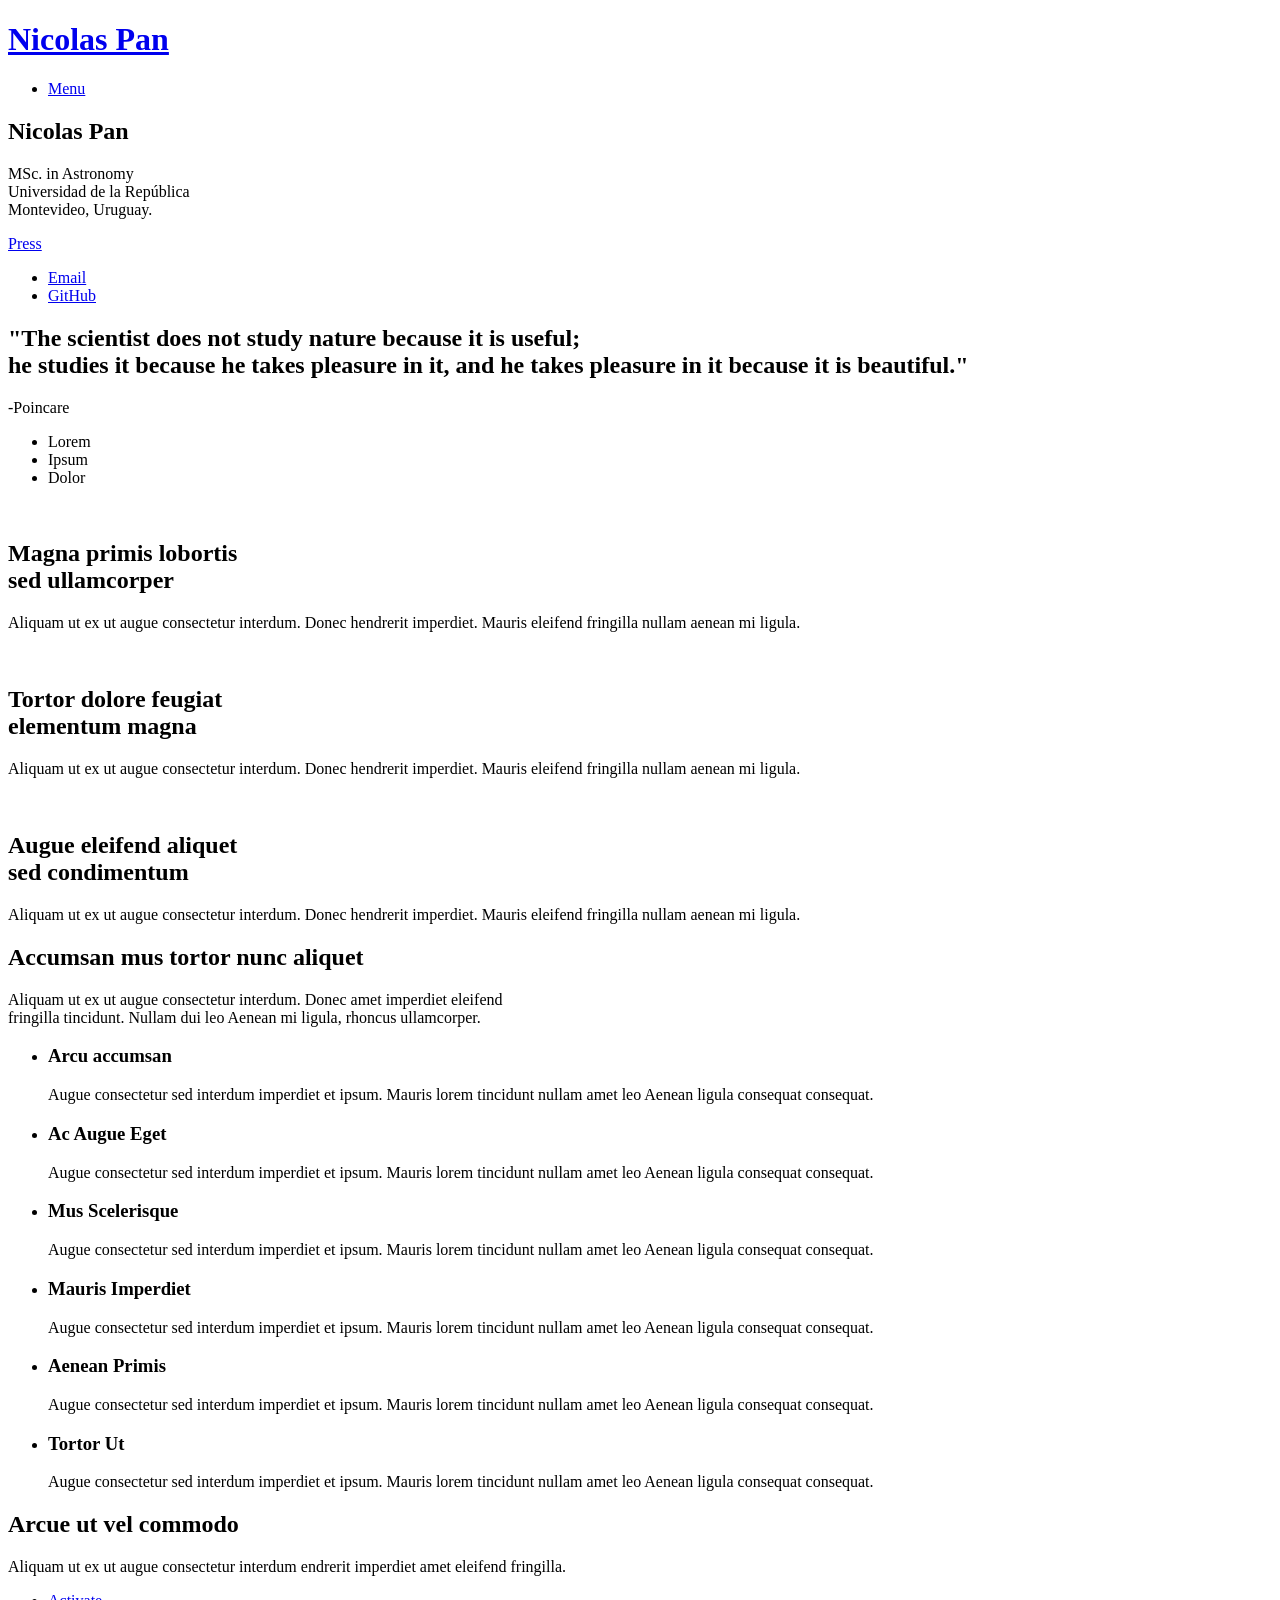
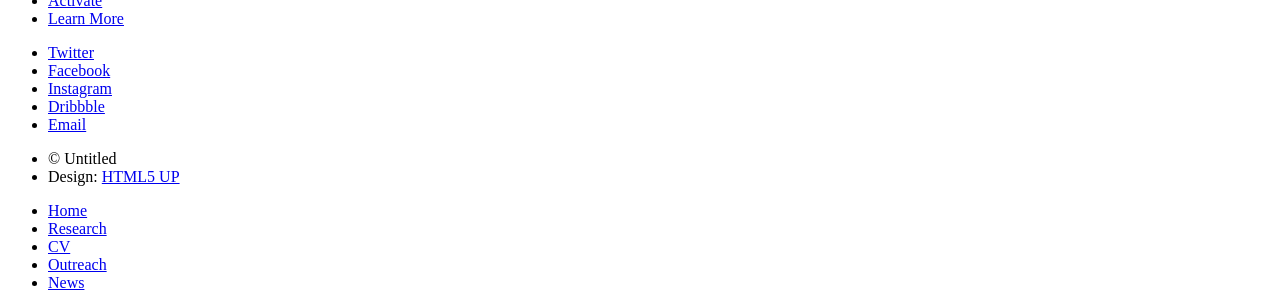
==== commit e2d3cdb9: "Update index.html" ====
--- a/index.html
+++ b/index.html
@@ -60,8 +60,8 @@
 					<section id="one" class="wrapper style1 special">
 						<div class="inner">
 							<header class="major">
-								<h2>The scientist does not study nature because it is useful;<br />
-								he studies it because he takes pleasure in it, and he takes pleasure in it because it is beautiful</h2>
+								<h2>"The scientist does not study nature because it is useful;<br />
+								he studies it because he takes pleasure in it, and he takes pleasure in it because it is beautiful."</h2>
 								<p>-Poincare<br /></p>
 							</header>
 							<ul class="icons major">
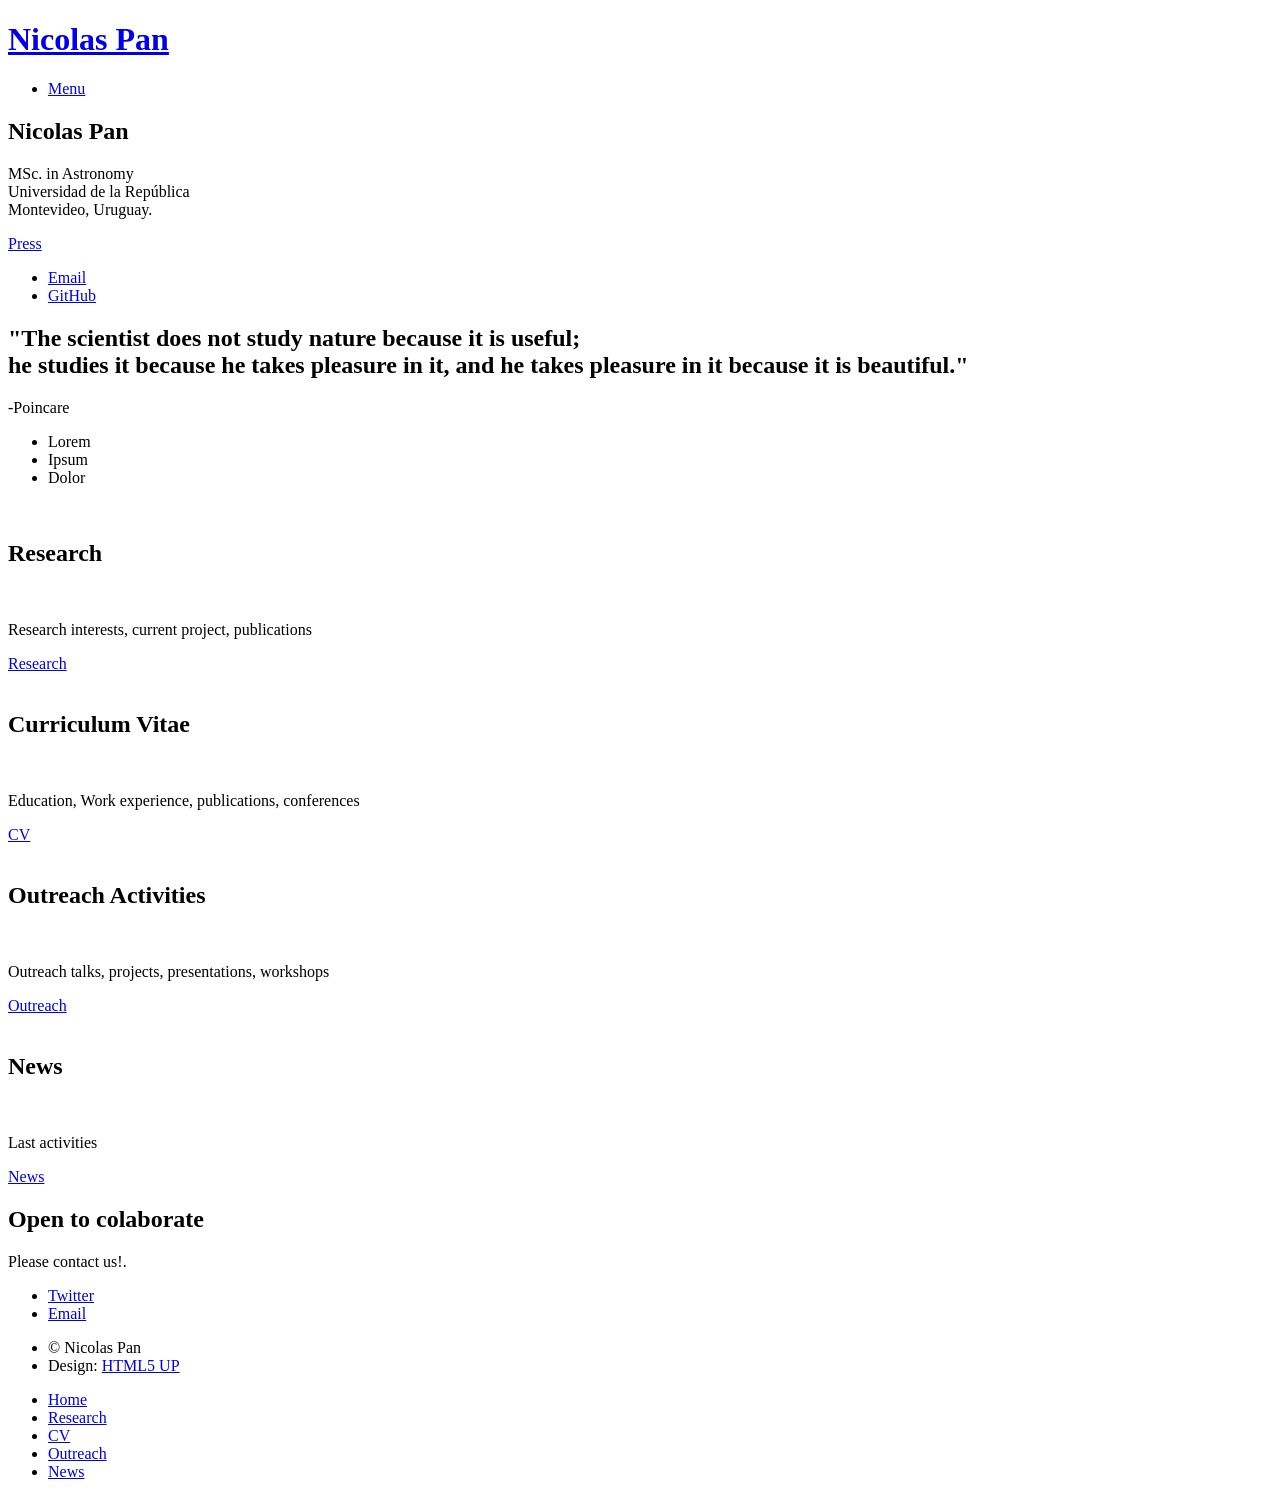
==== commit 0d2c2abd: "Update index.html" ====
--- a/index.html
+++ b/index.html
@@ -76,29 +76,36 @@
 					<section id="two" class="wrapper alt style2">
 						<section class="spotlight">
 							<div class="image"><img src="images/pic01.jpg" alt="" /></div><div class="content">
-								<h2>Magna primis lobortis<br />
-								sed ullamcorper</h2>
-								<p>Aliquam ut ex ut augue consectetur interdum. Donec hendrerit imperdiet. Mauris eleifend fringilla nullam aenean mi ligula.</p>
+								<h2>Research</h2><br />
+								<p>Research interests, current project, publications</p>
+								<a href="research.html">Research</a>
 							</div>
 						</section>
 						<section class="spotlight">
 							<div class="image"><img src="images/pic02.jpg" alt="" /></div><div class="content">
-								<h2>Tortor dolore feugiat<br />
-								elementum magna</h2>
-								<p>Aliquam ut ex ut augue consectetur interdum. Donec hendrerit imperdiet. Mauris eleifend fringilla nullam aenean mi ligula.</p>
+								<h2>Curriculum Vitae</h2><br />
+								<p>Education, Work experience, publications, conferences</p>
+								<a href="cv.html">CV</a>
 							</div>
 						</section>
 						<section class="spotlight">
 							<div class="image"><img src="images/pic03.jpg" alt="" /></div><div class="content">
-								<h2>Augue eleifend aliquet<br />
-								sed condimentum</h2>
-								<p>Aliquam ut ex ut augue consectetur interdum. Donec hendrerit imperdiet. Mauris eleifend fringilla nullam aenean mi ligula.</p>
+								<h2>Outreach Activities</h2><br />
+								<p>Outreach talks, projects, presentations, workshops</p>
+								<a href="outreach.html">Outreach</a>
+							</div>
+						</section>
+						<section class="spotlight">
+							<div class="image"><img src="images/pic03.jpg" alt="" /></div><div class="content">
+								<h2>News</h2><br />
+								<p>Last activities</p>
+								<a href="news.html">News</a>
 							</div>
 						</section>
 					</section>
 
 				<!-- Three -->
-					<section id="three" class="wrapper style3 special">
+					<!-- <section id="three" class="wrapper style3 special">
 						<div class="inner">
 							<header class="major">
 								<h2>Accumsan mus tortor nunc aliquet</h2>
@@ -132,19 +139,19 @@
 								</li>
 							</ul>
 						</div>
-					</section>
+					</section> -->
 
 				<!-- CTA -->
 					<section id="cta" class="wrapper style4">
 						<div class="inner">
 							<header>
-								<h2>Arcue ut vel commodo</h2>
-								<p>Aliquam ut ex ut augue consectetur interdum endrerit imperdiet amet eleifend fringilla.</p>
+								<h2>Open to colaborate</h2>
+								<p>Please contact us!.</p>
 							</header>
-							<ul class="actions stacked">
+							<!--<ul class="actions stacked">
 								<li><a href="#" class="button fit primary">Activate</a></li>
 								<li><a href="#" class="button fit">Learn More</a></li>
-							</ul>
+							</ul> -->
 						</div>
 					</section>
 
@@ -152,13 +159,13 @@
 					<footer id="footer">
 						<ul class="icons">
 							<li><a href="#" class="icon brands fa-twitter"><span class="label">Twitter</span></a></li>
-							<li><a href="#" class="icon brands fa-facebook-f"><span class="label">Facebook</span></a></li>
-							<li><a href="#" class="icon brands fa-instagram"><span class="label">Instagram</span></a></li>
-							<li><a href="#" class="icon brands fa-dribbble"><span class="label">Dribbble</span></a></li>
+							<!-- <li><a href="#" class="icon brands fa-facebook-f"><span class="label">Facebook</span></a></li> -->
+							<!-- <li><a href="#" class="icon brands fa-instagram"><span class="label">Instagram</span></a></li> -->
+							<!-- <li><a href="#" class="icon brands fa-dribbble"><span class="label">Dribbble</span></a></li> -->
 							<li><a href="#" class="icon solid fa-envelope"><span class="label">Email</span></a></li>
 						</ul>
 						<ul class="copyright">
-							<li>&copy; Untitled</li><li>Design: <a href="http://html5up.net">HTML5 UP</a></li>
+							<li>&copy; Nicolas Pan</li><li>Design: <a href="http://html5up.net">HTML5 UP</a></li>
 						</ul>
 					</footer>
 
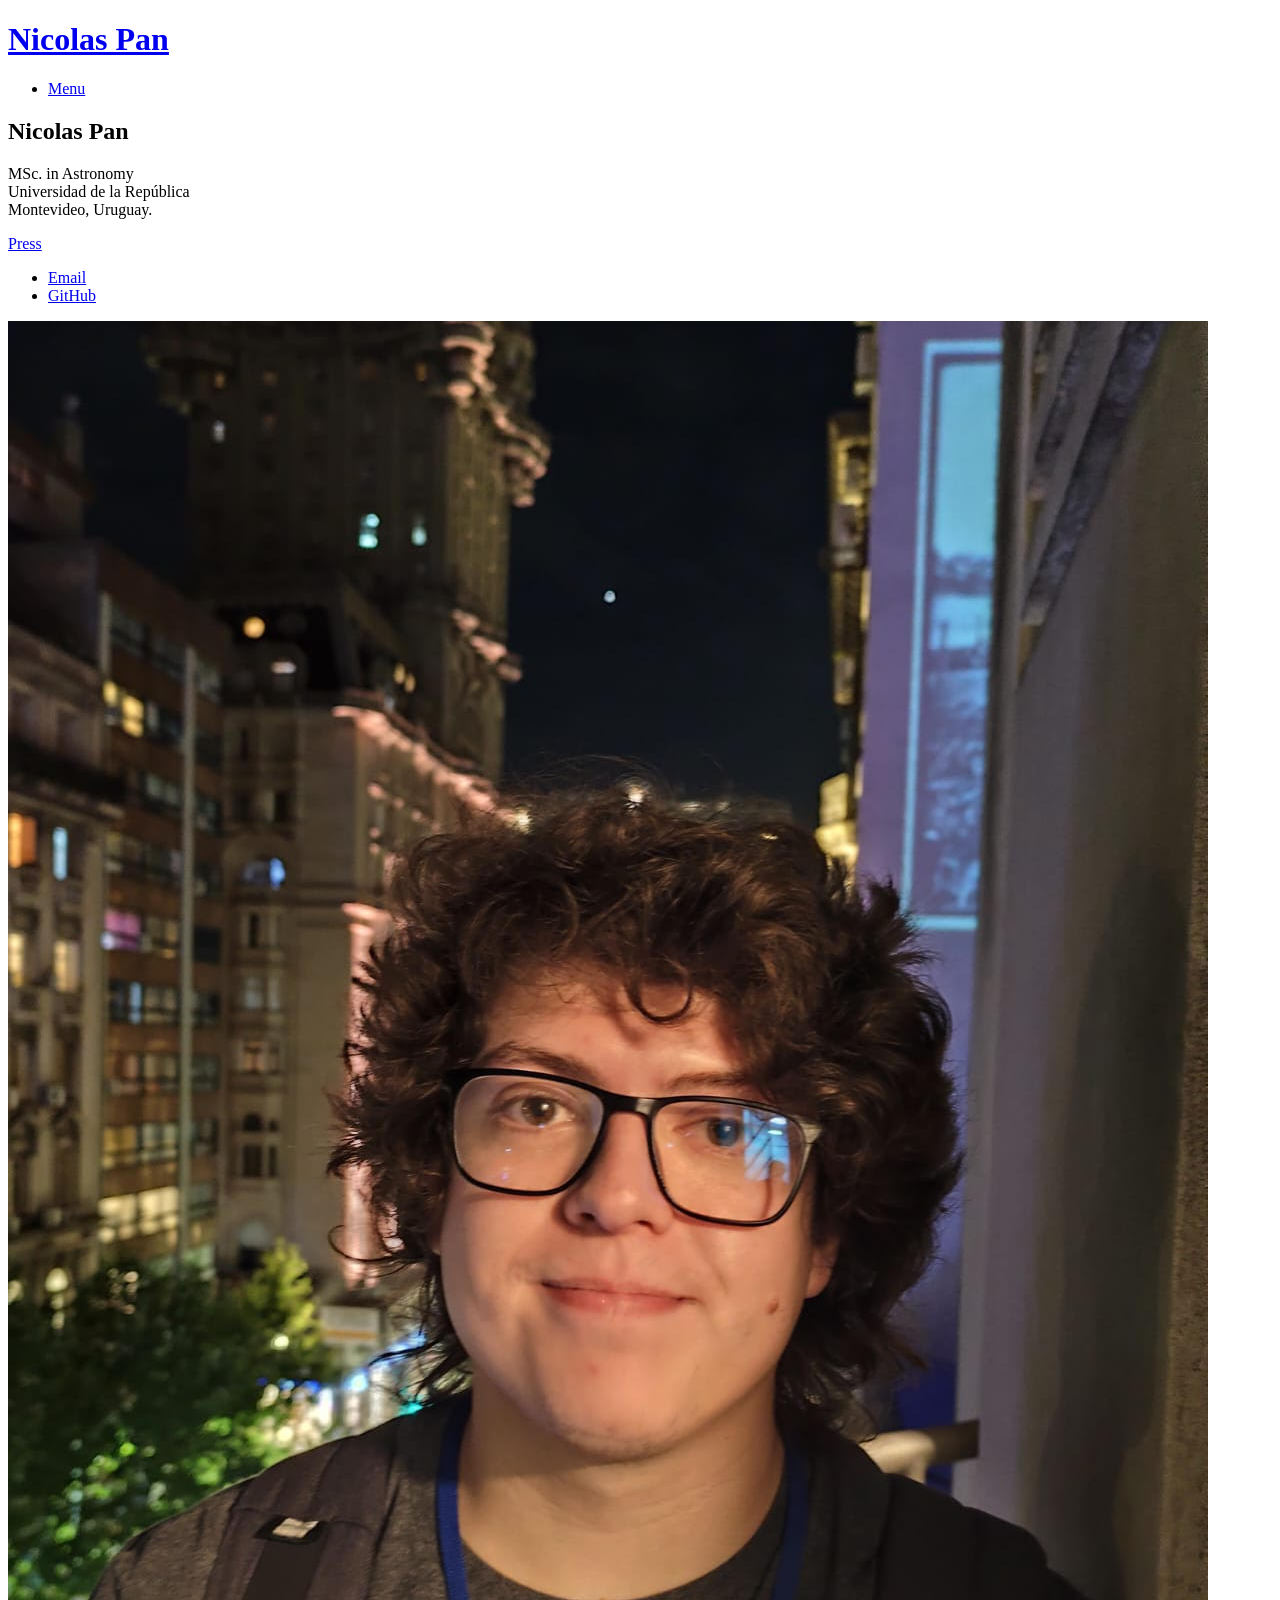
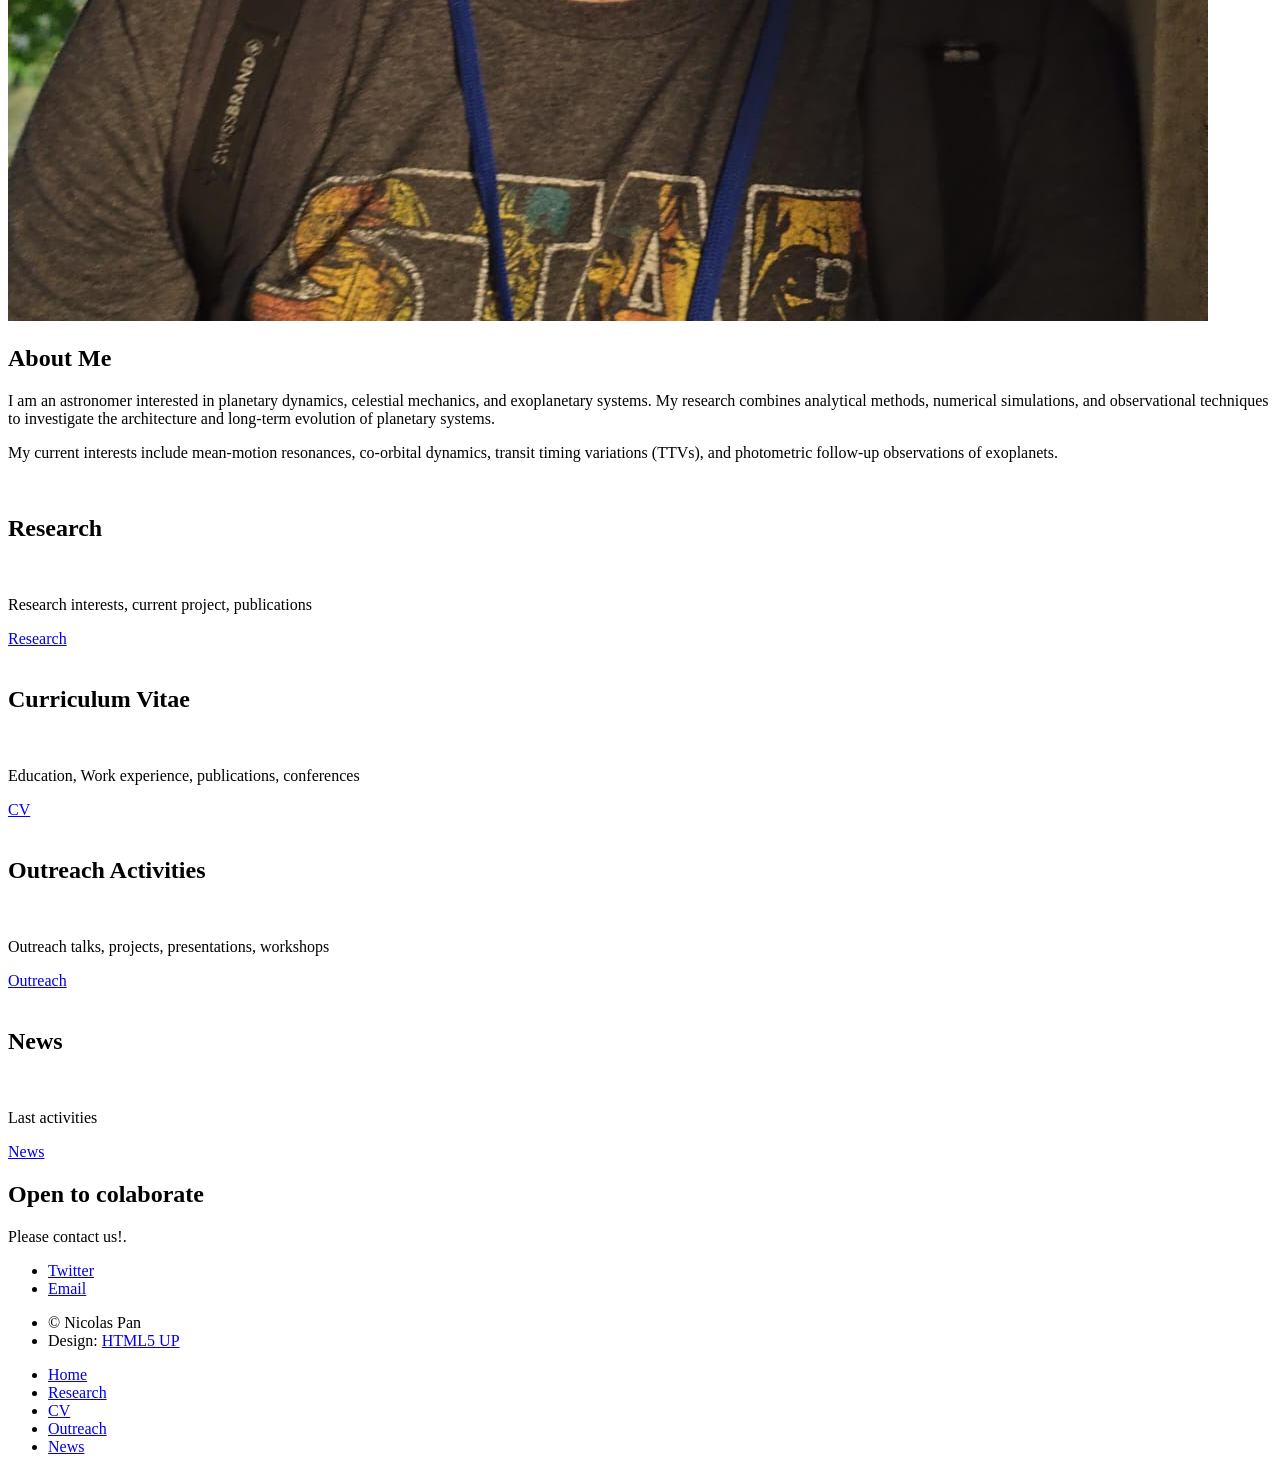
==== commit 3ea4b472: "Update index.html" ====
--- a/index.html
+++ b/index.html
@@ -57,7 +57,7 @@
 					</section>
 
 				<!-- One -->
-					<section id="one" class="wrapper style1 special">
+				<!--	<section id="one" class="wrapper style1 special">
 						<div class="inner">
 							<header class="major">
 								<h2>"The scientist does not study nature because it is useful;<br />
@@ -70,6 +70,41 @@
 								<li><span class="icon solid fa-code major style3"><span class="label">Dolor</span></span></li>
 							</ul>
 						</div>
+					</section> -->
+
+				<!-- One -->
+					<section id="one" class="wrapper style1">
+					    <div class="inner">
+					
+					        <div class="about-container">
+					
+					            <div class="about-photo">
+					                <img src="images/NicolasPanFoto.jpg" alt="Nicolás Pan">
+					            </div>
+					
+					            <div class="about-text">
+					                <h2>About Me</h2>
+					
+					                <p>
+					                    I am an astronomer interested in planetary dynamics,
+					                    celestial mechanics, and exoplanetary systems.
+					                    My research combines analytical methods, numerical
+					                    simulations, and observational techniques to investigate
+					                    the architecture and long-term evolution of planetary
+					                    systems.
+					                </p>
+					
+					                <p>
+					                    My current interests include mean-motion resonances,
+					                    co-orbital dynamics, transit timing variations (TTVs),
+					                    and photometric follow-up observations of exoplanets.
+					                </p>
+					
+					            </div>
+					
+					        </div>
+					
+					    </div>
 					</section>
 
 				<!-- Two -->
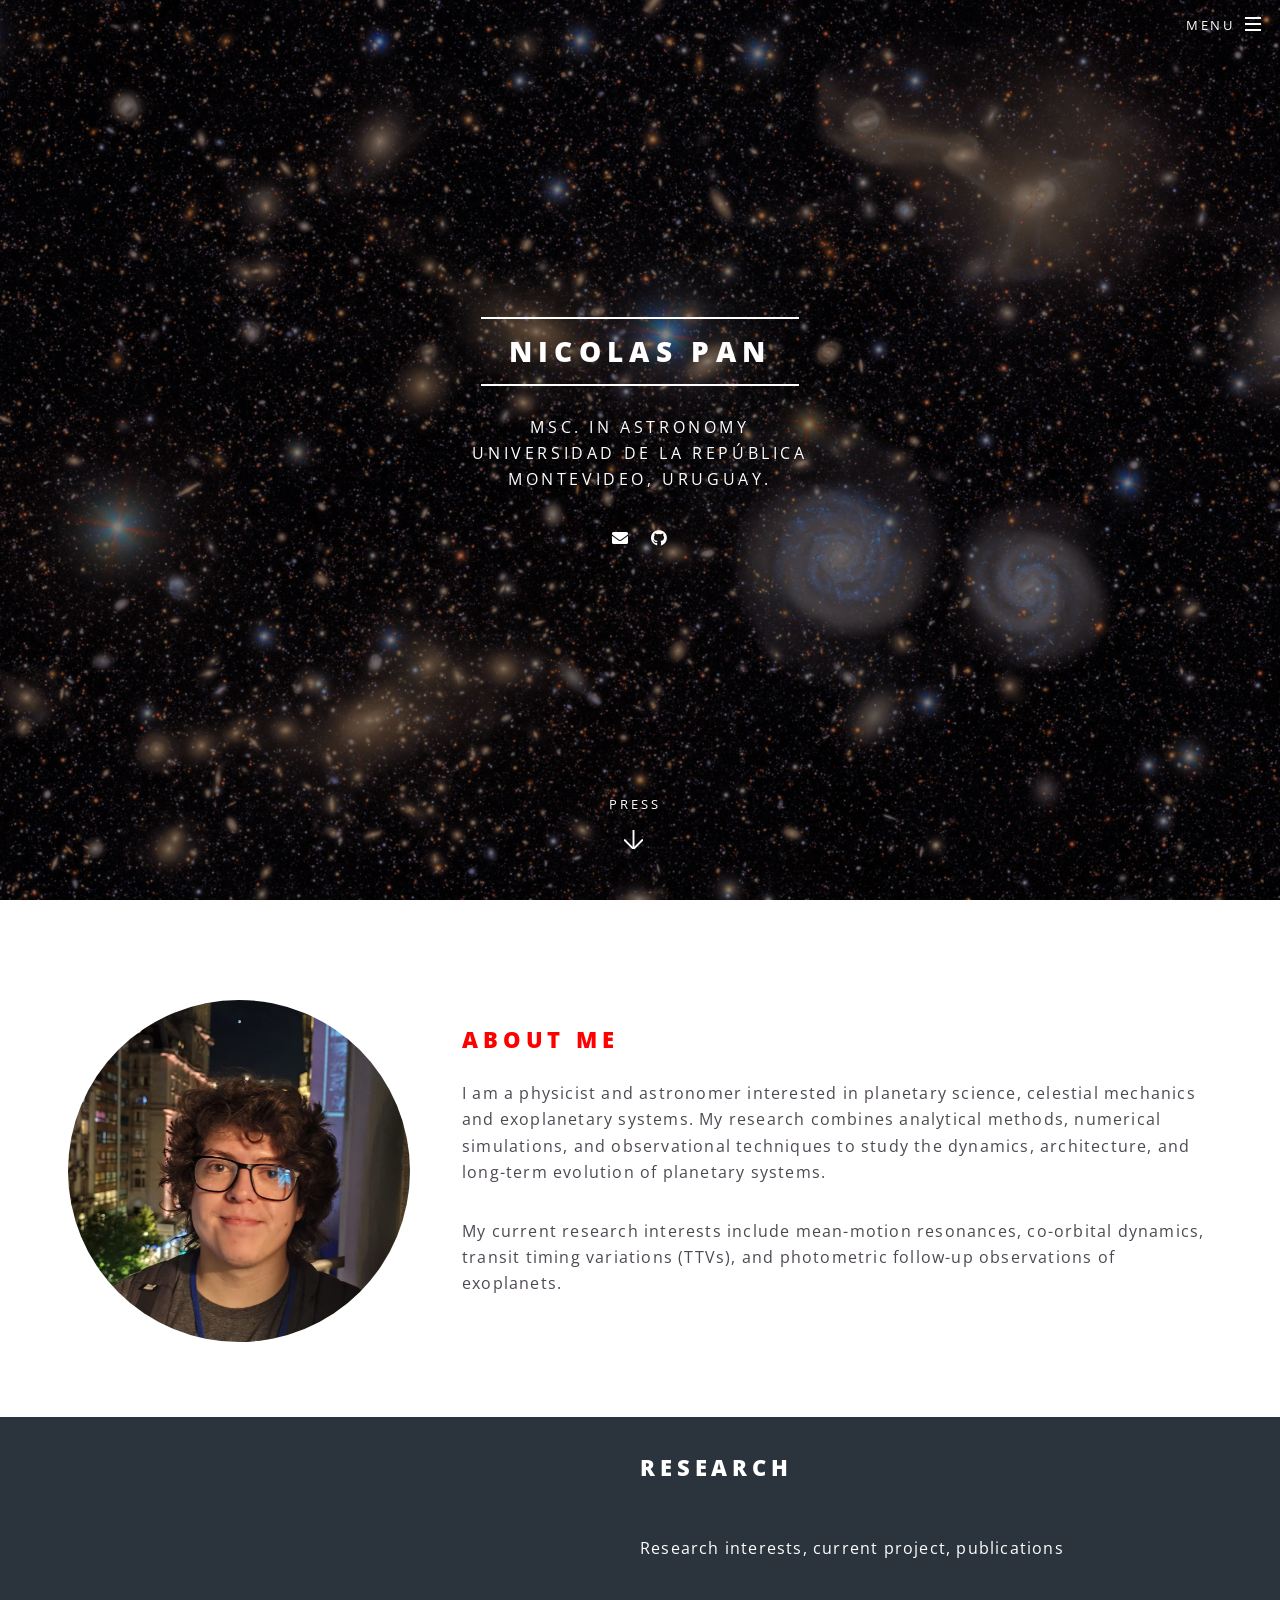
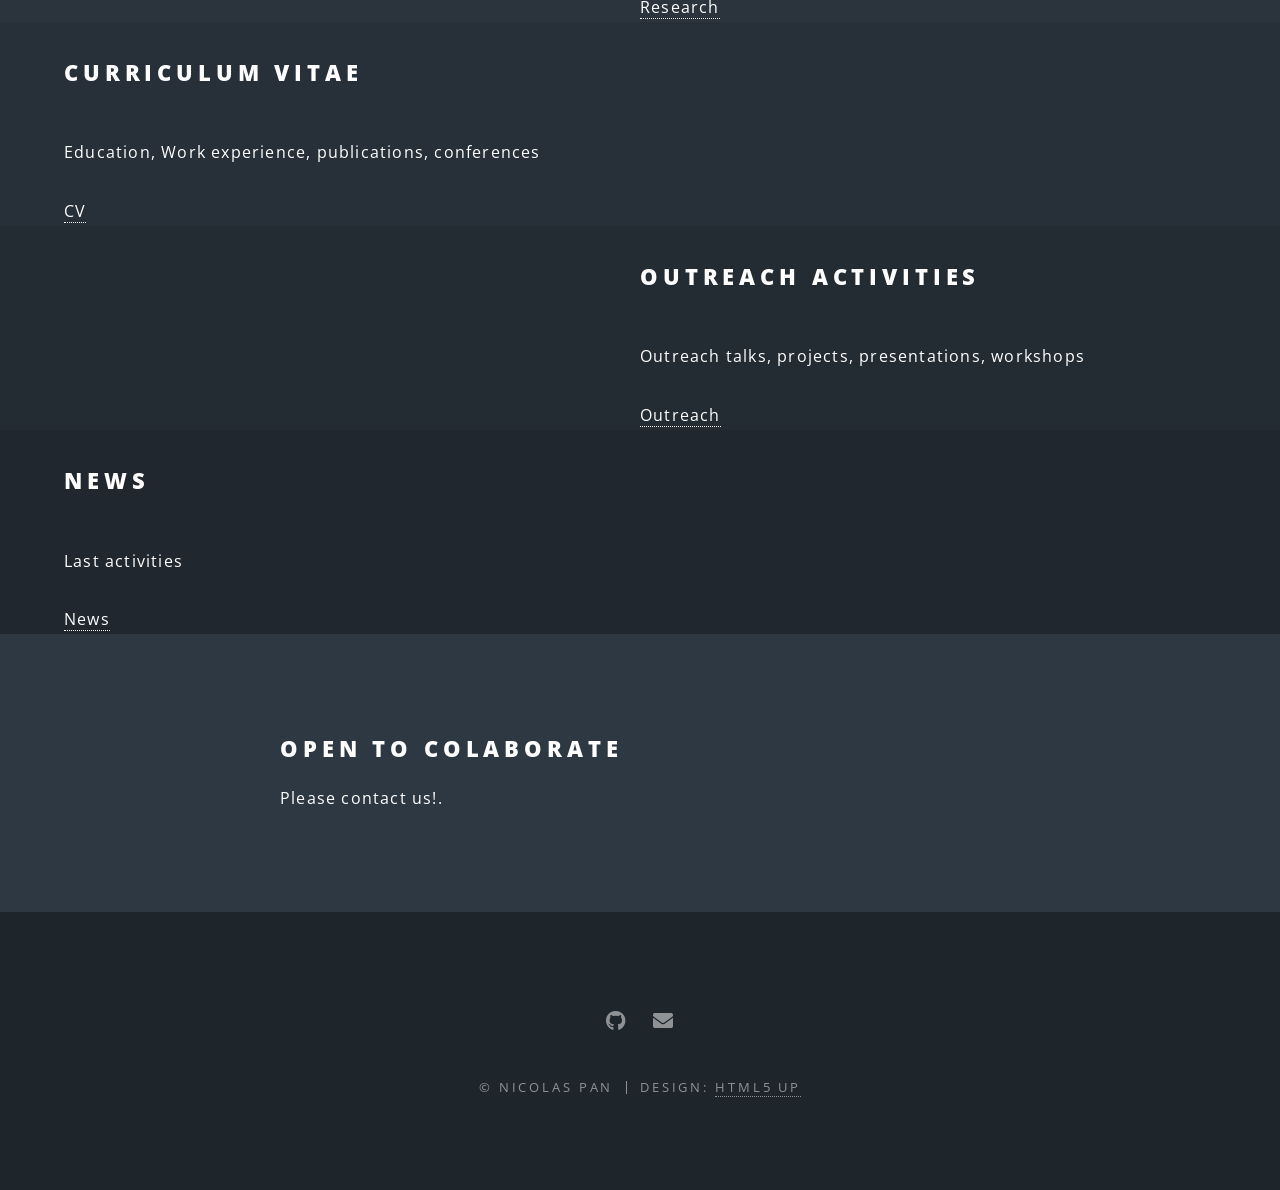
==== commit 823312aa: "Update index.html" ====
--- a/index.html
+++ b/index.html
@@ -86,16 +86,14 @@
 					                <h2>About Me</h2>
 					
 					                <p>
-					                    I am an astronomer interested in planetary dynamics,
-					                    celestial mechanics, and exoplanetary systems.
-					                    My research combines analytical methods, numerical
-					                    simulations, and observational techniques to investigate
-					                    the architecture and long-term evolution of planetary
-					                    systems.
+					                    I am a physicist and astronomer interested in planetary science,
+					                    celestial mechanics and exoplanetary systems. My research combines
+					                	analytical methods, numerical simulations, and observational techniques
+					                    to study the dynamics, architecture, and long-term evolution of planetary systems.
 					                </p>
 					
 					                <p>
-					                    My current interests include mean-motion resonances,
+					                    My current research interests include mean-motion resonances,
 					                    co-orbital dynamics, transit timing variations (TTVs),
 					                    and photometric follow-up observations of exoplanets.
 					                </p>
@@ -193,10 +191,11 @@
 				<!-- Footer -->
 					<footer id="footer">
 						<ul class="icons">
-							<li><a href="#" class="icon brands fa-twitter"><span class="label">Twitter</span></a></li>
+							<!-- <li><a href="#" class="icon brands fa-twitter"><span class="label">Twitter</span></a></li> -->
 							<!-- <li><a href="#" class="icon brands fa-facebook-f"><span class="label">Facebook</span></a></li> -->
 							<!-- <li><a href="#" class="icon brands fa-instagram"><span class="label">Instagram</span></a></li> -->
 							<!-- <li><a href="#" class="icon brands fa-dribbble"><span class="label">Dribbble</span></a></li> -->
+							<li><a href="https://github.com/NicolasPan" class="icon brands fa-github"><span class="label">GitHub</span></a></li>
 							<li><a href="#" class="icon solid fa-envelope"><span class="label">Email</span></a></li>
 						</ul>
 						<ul class="copyright">
--- a/assets/css/main.css
+++ b/assets/css/main.css
@@ -1,3999 +1,4042 @@
-@import url(fontawesome-all.min.css);
-@import url("https://fonts.googleapis.com/css?family=Open+Sans:400,400italic,600,600italic,800,800italic");
-
+@import url(fontawesome-all.min.css);
+@import url("https://fonts.googleapis.com/css?family=Open+Sans:400,400italic,600,600italic,800,800italic");
+
 /*
 	Spectral by HTML5 UP
 	html5up.net | @ajlkn
 	Free for personal and commercial use under the CCA 3.0 license (html5up.net/license)
-*/
-
-html, body, div, span, applet, object,
-iframe, h1, h2, h3, h4, h5, h6, p, blockquote,
-pre, a, abbr, acronym, address, big, cite,
-code, del, dfn, em, img, ins, kbd, q, s, samp,
-small, strike, strong, sub, sup, tt, var, b,
-u, i, center, dl, dt, dd, ol, ul, li, fieldset,
-form, label, legend, table, caption, tbody,
-tfoot, thead, tr, th, td, article, aside,
-canvas, details, embed, figure, figcaption,
-footer, header, hgroup, menu, nav, output, ruby,
-section, summary, time, mark, audio, video {
-	margin: 0;
-	padding: 0;
-	border: 0;
-	font-size: 100%;
-	font: inherit;
-	vertical-align: baseline;}
-
-article, aside, details, figcaption, figure,
-footer, header, hgroup, menu, nav, section {
-	display: block;}
-
-body {
-	line-height: 1;
-}
-
-ol, ul {
-	list-style: none;
-}
-
-blockquote, q {
-	quotes: none;
-}
-
-	blockquote:before, blockquote:after, q:before, q:after {
-		content: '';
-		content: none;
-	}
-
-table {
-	border-collapse: collapse;
-	border-spacing: 0;
-}
-
-body {
-	-webkit-text-size-adjust: none;
-}
-
-mark {
-	background-color: transparent;
-	color: inherit;
-}
-
-input::-moz-focus-inner {
-	border: 0;
-	padding: 0;
-}
-
-input, select, textarea {
-	-moz-appearance: none;
-	-webkit-appearance: none;
-	-ms-appearance: none;
-	appearance: none;
-}
-
-/* Basic */
-
-	@-ms-viewport {
-		width: device-width;
-	}
-
-	html {
-		box-sizing: border-box;
-	}
-
-	*, *:before, *:after {
-		box-sizing: inherit;
-	}
-
-	body {
-		background: #2e3842;
-	}
-
-		body.is-preload *, body.is-preload *:before, body.is-preload *:after {
-			-moz-animation: none !important;
-			-webkit-animation: none !important;
-			-ms-animation: none !important;
-			animation: none !important;
-			-moz-transition: none !important;
-			-webkit-transition: none !important;
-			-ms-transition: none !important;
-			transition: none !important;
-		}
-
-	body, input, select, textarea {
-		color: #fff;
-		font-family: "Open Sans", Helvetica, sans-serif;
-		font-size: 15pt;
-		font-weight: 400;
-		letter-spacing: 0.075em;
-		line-height: 1.65em;
-	}
-
-		@media screen and (max-width: 1680px) {
-
-			body, input, select, textarea {
-				font-size: 13pt;
-			}
-
-		}
-
-		@media screen and (max-width: 1280px) {
-
-			body, input, select, textarea {
-				font-size: 12pt;
-			}
-
-		}
-
-		@media screen and (max-width: 736px) {
-
-			body, input, select, textarea {
-				font-size: 11pt;
-				letter-spacing: 0.0375em;
-			}
-
-		}
-
-	a {
-		-moz-transition: color 0.2s ease, border-bottom-color 0.2s ease;
-		-webkit-transition: color 0.2s ease, border-bottom-color 0.2s ease;
-		-ms-transition: color 0.2s ease, border-bottom-color 0.2s ease;
-		transition: color 0.2s ease, border-bottom-color 0.2s ease;
-		border-bottom: dotted 1px;
-		color: inherit;
-		text-decoration: none;
-	}
-
-		a:hover {
-			border-bottom-color: transparent;
-		}
-
-	strong, b {
-		color: #fff;
-		font-weight: 600;
-	}
-
-	em, i {
-		font-style: italic;
-	}
-
-	p {
-		margin: 0 0 2em 0;
-	}
-
-	h1, h2, h3, h4, h5, h6 {
-		color: #fff;
-		font-weight: 800;
-		letter-spacing: 0.225em;
-		line-height: 1em;
-		margin: 0 0 1em 0;
-		text-transform: uppercase;
-	}
-
-		h1 a, h2 a, h3 a, h4 a, h5 a, h6 a {
-			color: inherit;
-			text-decoration: none;
-		}
-
-	h2 {
-		font-size: 1.35em;
-		line-height: 1.75em;
-	}
-
-		@media screen and (max-width: 736px) {
-
-			h2 {
-				font-size: 1.1em;
-				line-height: 1.65em;
-			}
-
-		}
-
-	h3 {
-		font-size: 1.15em;
-		line-height: 1.75em;
-	}
-
-		@media screen and (max-width: 736px) {
-
-			h3 {
-				font-size: 1em;
-				line-height: 1.65em;
-			}
-
-		}
-
-	h4 {
-		font-size: 1em;
-		line-height: 1.5em;
-	}
-
-	h5 {
-		font-size: 0.8em;
-		line-height: 1.5em;
-	}
-
-	h6 {
-		font-size: 0.7em;
-		line-height: 1.5em;
-	}
-
-	sub {
-		font-size: 0.8em;
-		position: relative;
-		top: 0.5em;
-	}
-
-	sup {
-		font-size: 0.8em;
-		position: relative;
-		top: -0.5em;
-	}
-
-	hr {
-		border: 0;
-		border-bottom: solid 2px #fff;
-		margin: 3em 0;
-	}
-
-		hr.major {
-			margin: 4.5em 0;
-		}
-
-	blockquote {
-		border-left: solid 4px #fff;
-		font-style: italic;
-		margin: 0 0 2em 0;
-		padding: 0.5em 0 0.5em 2em;
-	}
-
-	code {
-		background: rgba(144, 144, 144, 0.25);
-		border-radius: 3px;
-		font-family: "Courier New", monospace;
-		font-size: 0.9em;
-		letter-spacing: 0;
-		margin: 0 0.25em;
-		padding: 0.25em 0.65em;
-	}
-
-	pre {
-		-webkit-overflow-scrolling: touch;
-		font-family: "Courier New", monospace;
-		font-size: 0.9em;
-		margin: 0 0 2em 0;
-	}
-
-		pre code {
-			display: block;
-			line-height: 1.75em;
-			padding: 1em 1.5em;
-			overflow-x: auto;
-		}
-
-	.align-left {
-		text-align: left;
-	}
-
-	.align-center {
-		text-align: center;
-	}
-
-	.align-right {
-		text-align: right;
-	}
-
-/* Row */
-
-	.row {
-		display: flex;
-		flex-wrap: wrap;
-		box-sizing: border-box;
-		align-items: stretch;
-	}
-
-		.row > * {
-			box-sizing: border-box;
-		}
-
-		.row.gtr-uniform > * > :last-child {
-			margin-bottom: 0;
-		}
-
-		.row.aln-left {
-			justify-content: flex-start;
-		}
-
-		.row.aln-center {
-			justify-content: center;
-		}
-
-		.row.aln-right {
-			justify-content: flex-end;
-		}
-
-		.row.aln-top {
-			align-items: flex-start;
-		}
-
-		.row.aln-middle {
-			align-items: center;
-		}
-
-		.row.aln-bottom {
-			align-items: flex-end;
-		}
-
-		.row > .imp {
-			order: -1;
-		}
-
-		.row > .col-1 {
-			width: 8.33333%;
-		}
-
-		.row > .off-1 {
-			margin-left: 8.33333%;
-		}
-
-		.row > .col-2 {
-			width: 16.66667%;
-		}
-
-		.row > .off-2 {
-			margin-left: 16.66667%;
-		}
-
-		.row > .col-3 {
-			width: 25%;
-		}
-
-		.row > .off-3 {
-			margin-left: 25%;
-		}
-
-		.row > .col-4 {
-			width: 33.33333%;
-		}
-
-		.row > .off-4 {
-			margin-left: 33.33333%;
-		}
-
-		.row > .col-5 {
-			width: 41.66667%;
-		}
-
-		.row > .off-5 {
-			margin-left: 41.66667%;
-		}
-
-		.row > .col-6 {
-			width: 50%;
-		}
-
-		.row > .off-6 {
-			margin-left: 50%;
-		}
-
-		.row > .col-7 {
-			width: 58.33333%;
-		}
-
-		.row > .off-7 {
-			margin-left: 58.33333%;
-		}
-
-		.row > .col-8 {
-			width: 66.66667%;
-		}
-
-		.row > .off-8 {
-			margin-left: 66.66667%;
-		}
-
-		.row > .col-9 {
-			width: 75%;
-		}
-
-		.row > .off-9 {
-			margin-left: 75%;
-		}
-
-		.row > .col-10 {
-			width: 83.33333%;
-		}
-
-		.row > .off-10 {
-			margin-left: 83.33333%;
-		}
-
-		.row > .col-11 {
-			width: 91.66667%;
-		}
-
-		.row > .off-11 {
-			margin-left: 91.66667%;
-		}
-
-		.row > .col-12 {
-			width: 100%;
-		}
-
-		.row > .off-12 {
-			margin-left: 100%;
-		}
-
-		.row.gtr-0 {
-			margin-top: 0;
-			margin-left: 0em;
-		}
-
-			.row.gtr-0 > * {
-				padding: 0 0 0 0em;
-			}
-
-			.row.gtr-0.gtr-uniform {
-				margin-top: 0em;
-			}
-
-				.row.gtr-0.gtr-uniform > * {
-					padding-top: 0em;
-				}
-
-		.row.gtr-25 {
-			margin-top: 0;
-			margin-left: -0.375em;
-		}
-
-			.row.gtr-25 > * {
-				padding: 0 0 0 0.375em;
-			}
-
-			.row.gtr-25.gtr-uniform {
-				margin-top: -0.375em;
-			}
-
-				.row.gtr-25.gtr-uniform > * {
-					padding-top: 0.375em;
-				}
-
-		.row.gtr-50 {
-			margin-top: 0;
-			margin-left: -0.75em;
-		}
-
-			.row.gtr-50 > * {
-				padding: 0 0 0 0.75em;
-			}
-
-			.row.gtr-50.gtr-uniform {
-				margin-top: -0.75em;
-			}
-
-				.row.gtr-50.gtr-uniform > * {
-					padding-top: 0.75em;
-				}
-
-		.row {
-			margin-top: 0;
-			margin-left: -1.5em;
-		}
-
-			.row > * {
-				padding: 0 0 0 1.5em;
-			}
-
-			.row.gtr-uniform {
-				margin-top: -1.5em;
-			}
-
-				.row.gtr-uniform > * {
-					padding-top: 1.5em;
-				}
-
-		.row.gtr-150 {
-			margin-top: 0;
-			margin-left: -2.25em;
-		}
-
-			.row.gtr-150 > * {
-				padding: 0 0 0 2.25em;
-			}
-
-			.row.gtr-150.gtr-uniform {
-				margin-top: -2.25em;
-			}
-
-				.row.gtr-150.gtr-uniform > * {
-					padding-top: 2.25em;
-				}
-
-		.row.gtr-200 {
-			margin-top: 0;
-			margin-left: -3em;
-		}
-
-			.row.gtr-200 > * {
-				padding: 0 0 0 3em;
-			}
-
-			.row.gtr-200.gtr-uniform {
-				margin-top: -3em;
-			}
-
-				.row.gtr-200.gtr-uniform > * {
-					padding-top: 3em;
-				}
-
-		@media screen and (max-width: 1680px) {
-
-			.row {
-				display: flex;
-				flex-wrap: wrap;
-				box-sizing: border-box;
-				align-items: stretch;
-			}
-
-				.row > * {
-					box-sizing: border-box;
-				}
-
-				.row.gtr-uniform > * > :last-child {
-					margin-bottom: 0;
-				}
-
-				.row.aln-left {
-					justify-content: flex-start;
-				}
-
-				.row.aln-center {
-					justify-content: center;
-				}
-
-				.row.aln-right {
-					justify-content: flex-end;
-				}
-
-				.row.aln-top {
-					align-items: flex-start;
-				}
-
-				.row.aln-middle {
-					align-items: center;
-				}
-
-				.row.aln-bottom {
-					align-items: flex-end;
-				}
-
-				.row > .imp-xlarge {
-					order: -1;
-				}
-
-				.row > .col-1-xlarge {
-					width: 8.33333%;
-				}
-
-				.row > .off-1-xlarge {
-					margin-left: 8.33333%;
-				}
-
-				.row > .col-2-xlarge {
-					width: 16.66667%;
-				}
-
-				.row > .off-2-xlarge {
-					margin-left: 16.66667%;
-				}
-
-				.row > .col-3-xlarge {
-					width: 25%;
-				}
-
-				.row > .off-3-xlarge {
-					margin-left: 25%;
-				}
-
-				.row > .col-4-xlarge {
-					width: 33.33333%;
-				}
-
-				.row > .off-4-xlarge {
-					margin-left: 33.33333%;
-				}
-
-				.row > .col-5-xlarge {
-					width: 41.66667%;
-				}
-
-				.row > .off-5-xlarge {
-					margin-left: 41.66667%;
-				}
-
-				.row > .col-6-xlarge {
-					width: 50%;
-				}
-
-				.row > .off-6-xlarge {
-					margin-left: 50%;
-				}
-
-				.row > .col-7-xlarge {
-					width: 58.33333%;
-				}
-
-				.row > .off-7-xlarge {
-					margin-left: 58.33333%;
-				}
-
-				.row > .col-8-xlarge {
-					width: 66.66667%;
-				}
-
-				.row > .off-8-xlarge {
-					margin-left: 66.66667%;
-				}
-
-				.row > .col-9-xlarge {
-					width: 75%;
-				}
-
-				.row > .off-9-xlarge {
-					margin-left: 75%;
-				}
-
-				.row > .col-10-xlarge {
-					width: 83.33333%;
-				}
-
-				.row > .off-10-xlarge {
-					margin-left: 83.33333%;
-				}
-
-				.row > .col-11-xlarge {
-					width: 91.66667%;
-				}
-
-				.row > .off-11-xlarge {
-					margin-left: 91.66667%;
-				}
-
-				.row > .col-12-xlarge {
-					width: 100%;
-				}
-
-				.row > .off-12-xlarge {
-					margin-left: 100%;
-				}
-
-				.row.gtr-0 {
-					margin-top: 0;
-					margin-left: 0em;
-				}
-
-					.row.gtr-0 > * {
-						padding: 0 0 0 0em;
-					}
-
-					.row.gtr-0.gtr-uniform {
-						margin-top: 0em;
-					}
-
-						.row.gtr-0.gtr-uniform > * {
-							padding-top: 0em;
-						}
-
-				.row.gtr-25 {
-					margin-top: 0;
-					margin-left: -0.375em;
-				}
-
-					.row.gtr-25 > * {
-						padding: 0 0 0 0.375em;
-					}
-
-					.row.gtr-25.gtr-uniform {
-						margin-top: -0.375em;
-					}
-
-						.row.gtr-25.gtr-uniform > * {
-							padding-top: 0.375em;
-						}
-
-				.row.gtr-50 {
-					margin-top: 0;
-					margin-left: -0.75em;
-				}
-
-					.row.gtr-50 > * {
-						padding: 0 0 0 0.75em;
-					}
-
-					.row.gtr-50.gtr-uniform {
-						margin-top: -0.75em;
-					}
-
-						.row.gtr-50.gtr-uniform > * {
-							padding-top: 0.75em;
-						}
-
-				.row {
-					margin-top: 0;
-					margin-left: -1.5em;
-				}
-
-					.row > * {
-						padding: 0 0 0 1.5em;
-					}
-
-					.row.gtr-uniform {
-						margin-top: -1.5em;
-					}
-
-						.row.gtr-uniform > * {
-							padding-top: 1.5em;
-						}
-
-				.row.gtr-150 {
-					margin-top: 0;
-					margin-left: -2.25em;
-				}
-
-					.row.gtr-150 > * {
-						padding: 0 0 0 2.25em;
-					}
-
-					.row.gtr-150.gtr-uniform {
-						margin-top: -2.25em;
-					}
-
-						.row.gtr-150.gtr-uniform > * {
-							padding-top: 2.25em;
-						}
-
-				.row.gtr-200 {
-					margin-top: 0;
-					margin-left: -3em;
-				}
-
-					.row.gtr-200 > * {
-						padding: 0 0 0 3em;
-					}
-
-					.row.gtr-200.gtr-uniform {
-						margin-top: -3em;
-					}
-
-						.row.gtr-200.gtr-uniform > * {
-							padding-top: 3em;
-						}
-
-		}
-
-		@media screen and (max-width: 1280px) {
-
-			.row {
-				display: flex;
-				flex-wrap: wrap;
-				box-sizing: border-box;
-				align-items: stretch;
-			}
-
-				.row > * {
-					box-sizing: border-box;
-				}
-
-				.row.gtr-uniform > * > :last-child {
-					margin-bottom: 0;
-				}
-
-				.row.aln-left {
-					justify-content: flex-start;
-				}
-
-				.row.aln-center {
-					justify-content: center;
-				}
-
-				.row.aln-right {
-					justify-content: flex-end;
-				}
-
-				.row.aln-top {
-					align-items: flex-start;
-				}
-
-				.row.aln-middle {
-					align-items: center;
-				}
-
-				.row.aln-bottom {
-					align-items: flex-end;
-				}
-
-				.row > .imp-large {
-					order: -1;
-				}
-
-				.row > .col-1-large {
-					width: 8.33333%;
-				}
-
-				.row > .off-1-large {
-					margin-left: 8.33333%;
-				}
-
-				.row > .col-2-large {
-					width: 16.66667%;
-				}
-
-				.row > .off-2-large {
-					margin-left: 16.66667%;
-				}
-
-				.row > .col-3-large {
-					width: 25%;
-				}
-
-				.row > .off-3-large {
-					margin-left: 25%;
-				}
-
-				.row > .col-4-large {
-					width: 33.33333%;
-				}
-
-				.row > .off-4-large {
-					margin-left: 33.33333%;
-				}
-
-				.row > .col-5-large {
-					width: 41.66667%;
-				}
-
-				.row > .off-5-large {
-					margin-left: 41.66667%;
-				}
-
-				.row > .col-6-large {
-					width: 50%;
-				}
-
-				.row > .off-6-large {
-					margin-left: 50%;
-				}
-
-				.row > .col-7-large {
-					width: 58.33333%;
-				}
-
-				.row > .off-7-large {
-					margin-left: 58.33333%;
-				}
-
-				.row > .col-8-large {
-					width: 66.66667%;
-				}
-
-				.row > .off-8-large {
-					margin-left: 66.66667%;
-				}
-
-				.row > .col-9-large {
-					width: 75%;
-				}
-
-				.row > .off-9-large {
-					margin-left: 75%;
-				}
-
-				.row > .col-10-large {
-					width: 83.33333%;
-				}
-
-				.row > .off-10-large {
-					margin-left: 83.33333%;
-				}
-
-				.row > .col-11-large {
-					width: 91.66667%;
-				}
-
-				.row > .off-11-large {
-					margin-left: 91.66667%;
-				}
-
-				.row > .col-12-large {
-					width: 100%;
-				}
-
-				.row > .off-12-large {
-					margin-left: 100%;
-				}
-
-				.row.gtr-0 {
-					margin-top: 0;
-					margin-left: 0em;
-				}
-
-					.row.gtr-0 > * {
-						padding: 0 0 0 0em;
-					}
-
-					.row.gtr-0.gtr-uniform {
-						margin-top: 0em;
-					}
-
-						.row.gtr-0.gtr-uniform > * {
-							padding-top: 0em;
-						}
-
-				.row.gtr-25 {
-					margin-top: 0;
-					margin-left: -0.375em;
-				}
-
-					.row.gtr-25 > * {
-						padding: 0 0 0 0.375em;
-					}
-
-					.row.gtr-25.gtr-uniform {
-						margin-top: -0.375em;
-					}
-
-						.row.gtr-25.gtr-uniform > * {
-							padding-top: 0.375em;
-						}
-
-				.row.gtr-50 {
-					margin-top: 0;
-					margin-left: -0.75em;
-				}
-
-					.row.gtr-50 > * {
-						padding: 0 0 0 0.75em;
-					}
-
-					.row.gtr-50.gtr-uniform {
-						margin-top: -0.75em;
-					}
-
-						.row.gtr-50.gtr-uniform > * {
-							padding-top: 0.75em;
-						}
-
-				.row {
-					margin-top: 0;
-					margin-left: -1.5em;
-				}
-
-					.row > * {
-						padding: 0 0 0 1.5em;
-					}
-
-					.row.gtr-uniform {
-						margin-top: -1.5em;
-					}
-
-						.row.gtr-uniform > * {
-							padding-top: 1.5em;
-						}
-
-				.row.gtr-150 {
-					margin-top: 0;
-					margin-left: -2.25em;
-				}
-
-					.row.gtr-150 > * {
-						padding: 0 0 0 2.25em;
-					}
-
-					.row.gtr-150.gtr-uniform {
-						margin-top: -2.25em;
-					}
-
-						.row.gtr-150.gtr-uniform > * {
-							padding-top: 2.25em;
-						}
-
-				.row.gtr-200 {
-					margin-top: 0;
-					margin-left: -3em;
-				}
-
-					.row.gtr-200 > * {
-						padding: 0 0 0 3em;
-					}
-
-					.row.gtr-200.gtr-uniform {
-						margin-top: -3em;
-					}
-
-						.row.gtr-200.gtr-uniform > * {
-							padding-top: 3em;
-						}
-
-		}
-
-		@media screen and (max-width: 980px) {
-
-			.row {
-				display: flex;
-				flex-wrap: wrap;
-				box-sizing: border-box;
-				align-items: stretch;
-			}
-
-				.row > * {
-					box-sizing: border-box;
-				}
-
-				.row.gtr-uniform > * > :last-child {
-					margin-bottom: 0;
-				}
-
-				.row.aln-left {
-					justify-content: flex-start;
-				}
-
-				.row.aln-center {
-					justify-content: center;
-				}
-
-				.row.aln-right {
-					justify-content: flex-end;
-				}
-
-				.row.aln-top {
-					align-items: flex-start;
-				}
-
-				.row.aln-middle {
-					align-items: center;
-				}
-
-				.row.aln-bottom {
-					align-items: flex-end;
-				}
-
-				.row > .imp-medium {
-					order: -1;
-				}
-
-				.row > .col-1-medium {
-					width: 8.33333%;
-				}
-
-				.row > .off-1-medium {
-					margin-left: 8.33333%;
-				}
-
-				.row > .col-2-medium {
-					width: 16.66667%;
-				}
-
-				.row > .off-2-medium {
-					margin-left: 16.66667%;
-				}
-
-				.row > .col-3-medium {
-					width: 25%;
-				}
-
-				.row > .off-3-medium {
-					margin-left: 25%;
-				}
-
-				.row > .col-4-medium {
-					width: 33.33333%;
-				}
-
-				.row > .off-4-medium {
-					margin-left: 33.33333%;
-				}
-
-				.row > .col-5-medium {
-					width: 41.66667%;
-				}
-
-				.row > .off-5-medium {
-					margin-left: 41.66667%;
-				}
-
-				.row > .col-6-medium {
-					width: 50%;
-				}
-
-				.row > .off-6-medium {
-					margin-left: 50%;
-				}
-
-				.row > .col-7-medium {
-					width: 58.33333%;
-				}
-
-				.row > .off-7-medium {
-					margin-left: 58.33333%;
-				}
-
-				.row > .col-8-medium {
-					width: 66.66667%;
-				}
-
-				.row > .off-8-medium {
-					margin-left: 66.66667%;
-				}
-
-				.row > .col-9-medium {
-					width: 75%;
-				}
-
-				.row > .off-9-medium {
-					margin-left: 75%;
-				}
-
-				.row > .col-10-medium {
-					width: 83.33333%;
-				}
-
-				.row > .off-10-medium {
-					margin-left: 83.33333%;
-				}
-
-				.row > .col-11-medium {
-					width: 91.66667%;
-				}
-
-				.row > .off-11-medium {
-					margin-left: 91.66667%;
-				}
-
-				.row > .col-12-medium {
-					width: 100%;
-				}
-
-				.row > .off-12-medium {
-					margin-left: 100%;
-				}
-
-				.row.gtr-0 {
-					margin-top: 0;
-					margin-left: 0em;
-				}
-
-					.row.gtr-0 > * {
-						padding: 0 0 0 0em;
-					}
-
-					.row.gtr-0.gtr-uniform {
-						margin-top: 0em;
-					}
-
-						.row.gtr-0.gtr-uniform > * {
-							padding-top: 0em;
-						}
-
-				.row.gtr-25 {
-					margin-top: 0;
-					margin-left: -0.375em;
-				}
-
-					.row.gtr-25 > * {
-						padding: 0 0 0 0.375em;
-					}
-
-					.row.gtr-25.gtr-uniform {
-						margin-top: -0.375em;
-					}
-
-						.row.gtr-25.gtr-uniform > * {
-							padding-top: 0.375em;
-						}
-
-				.row.gtr-50 {
-					margin-top: 0;
-					margin-left: -0.75em;
-				}
-
-					.row.gtr-50 > * {
-						padding: 0 0 0 0.75em;
-					}
-
-					.row.gtr-50.gtr-uniform {
-						margin-top: -0.75em;
-					}
-
-						.row.gtr-50.gtr-uniform > * {
-							padding-top: 0.75em;
-						}
-
-				.row {
-					margin-top: 0;
-					margin-left: -1.5em;
-				}
-
-					.row > * {
-						padding: 0 0 0 1.5em;
-					}
-
-					.row.gtr-uniform {
-						margin-top: -1.5em;
-					}
-
-						.row.gtr-uniform > * {
-							padding-top: 1.5em;
-						}
-
-				.row.gtr-150 {
-					margin-top: 0;
-					margin-left: -2.25em;
-				}
-
-					.row.gtr-150 > * {
-						padding: 0 0 0 2.25em;
-					}
-
-					.row.gtr-150.gtr-uniform {
-						margin-top: -2.25em;
-					}
-
-						.row.gtr-150.gtr-uniform > * {
-							padding-top: 2.25em;
-						}
-
-				.row.gtr-200 {
-					margin-top: 0;
-					margin-left: -3em;
-				}
-
-					.row.gtr-200 > * {
-						padding: 0 0 0 3em;
-					}
-
-					.row.gtr-200.gtr-uniform {
-						margin-top: -3em;
-					}
-
-						.row.gtr-200.gtr-uniform > * {
-							padding-top: 3em;
-						}
-
-		}
-
-		@media screen and (max-width: 736px) {
-
-			.row {
-				display: flex;
-				flex-wrap: wrap;
-				box-sizing: border-box;
-				align-items: stretch;
-			}
-
-				.row > * {
-					box-sizing: border-box;
-				}
-
-				.row.gtr-uniform > * > :last-child {
-					margin-bottom: 0;
-				}
-
-				.row.aln-left {
-					justify-content: flex-start;
-				}
-
-				.row.aln-center {
-					justify-content: center;
-				}
-
-				.row.aln-right {
-					justify-content: flex-end;
-				}
-
-				.row.aln-top {
-					align-items: flex-start;
-				}
-
-				.row.aln-middle {
-					align-items: center;
-				}
-
-				.row.aln-bottom {
-					align-items: flex-end;
-				}
-
-				.row > .imp-small {
-					order: -1;
-				}
-
-				.row > .col-1-small {
-					width: 8.33333%;
-				}
-
-				.row > .off-1-small {
-					margin-left: 8.33333%;
-				}
-
-				.row > .col-2-small {
-					width: 16.66667%;
-				}
-
-				.row > .off-2-small {
-					margin-left: 16.66667%;
-				}
-
-				.row > .col-3-small {
-					width: 25%;
-				}
-
-				.row > .off-3-small {
-					margin-left: 25%;
-				}
-
-				.row > .col-4-small {
-					width: 33.33333%;
-				}
-
-				.row > .off-4-small {
-					margin-left: 33.33333%;
-				}
-
-				.row > .col-5-small {
-					width: 41.66667%;
-				}
-
-				.row > .off-5-small {
-					margin-left: 41.66667%;
-				}
-
-				.row > .col-6-small {
-					width: 50%;
-				}
-
-				.row > .off-6-small {
-					margin-left: 50%;
-				}
-
-				.row > .col-7-small {
-					width: 58.33333%;
-				}
-
-				.row > .off-7-small {
-					margin-left: 58.33333%;
-				}
-
-				.row > .col-8-small {
-					width: 66.66667%;
-				}
-
-				.row > .off-8-small {
-					margin-left: 66.66667%;
-				}
-
-				.row > .col-9-small {
-					width: 75%;
-				}
-
-				.row > .off-9-small {
-					margin-left: 75%;
-				}
-
-				.row > .col-10-small {
-					width: 83.33333%;
-				}
-
-				.row > .off-10-small {
-					margin-left: 83.33333%;
-				}
-
-				.row > .col-11-small {
-					width: 91.66667%;
-				}
-
-				.row > .off-11-small {
-					margin-left: 91.66667%;
-				}
-
-				.row > .col-12-small {
-					width: 100%;
-				}
-
-				.row > .off-12-small {
-					margin-left: 100%;
-				}
-
-				.row.gtr-0 {
-					margin-top: 0;
-					margin-left: 0em;
-				}
-
-					.row.gtr-0 > * {
-						padding: 0 0 0 0em;
-					}
-
-					.row.gtr-0.gtr-uniform {
-						margin-top: 0em;
-					}
-
-						.row.gtr-0.gtr-uniform > * {
-							padding-top: 0em;
-						}
-
-				.row.gtr-25 {
-					margin-top: 0;
-					margin-left: -0.375em;
-				}
-
-					.row.gtr-25 > * {
-						padding: 0 0 0 0.375em;
-					}
-
-					.row.gtr-25.gtr-uniform {
-						margin-top: -0.375em;
-					}
-
-						.row.gtr-25.gtr-uniform > * {
-							padding-top: 0.375em;
-						}
-
-				.row.gtr-50 {
-					margin-top: 0;
-					margin-left: -0.75em;
-				}
-
-					.row.gtr-50 > * {
-						padding: 0 0 0 0.75em;
-					}
-
-					.row.gtr-50.gtr-uniform {
-						margin-top: -0.75em;
-					}
-
-						.row.gtr-50.gtr-uniform > * {
-							padding-top: 0.75em;
-						}
-
-				.row {
-					margin-top: 0;
-					margin-left: -1.5em;
-				}
-
-					.row > * {
-						padding: 0 0 0 1.5em;
-					}
-
-					.row.gtr-uniform {
-						margin-top: -1.5em;
-					}
-
-						.row.gtr-uniform > * {
-							padding-top: 1.5em;
-						}
-
-				.row.gtr-150 {
-					margin-top: 0;
-					margin-left: -2.25em;
-				}
-
-					.row.gtr-150 > * {
-						padding: 0 0 0 2.25em;
-					}
-
-					.row.gtr-150.gtr-uniform {
-						margin-top: -2.25em;
-					}
-
-						.row.gtr-150.gtr-uniform > * {
-							padding-top: 2.25em;
-						}
-
-				.row.gtr-200 {
-					margin-top: 0;
-					margin-left: -3em;
-				}
-
-					.row.gtr-200 > * {
-						padding: 0 0 0 3em;
-					}
-
-					.row.gtr-200.gtr-uniform {
-						margin-top: -3em;
-					}
-
-						.row.gtr-200.gtr-uniform > * {
-							padding-top: 3em;
-						}
-
-		}
-
-		@media screen and (max-width: 480px) {
-
-			.row {
-				display: flex;
-				flex-wrap: wrap;
-				box-sizing: border-box;
-				align-items: stretch;
-			}
-
-				.row > * {
-					box-sizing: border-box;
-				}
-
-				.row.gtr-uniform > * > :last-child {
-					margin-bottom: 0;
-				}
-
-				.row.aln-left {
-					justify-content: flex-start;
-				}
-
-				.row.aln-center {
-					justify-content: center;
-				}
-
-				.row.aln-right {
-					justify-content: flex-end;
-				}
-
-				.row.aln-top {
-					align-items: flex-start;
-				}
-
-				.row.aln-middle {
-					align-items: center;
-				}
-
-				.row.aln-bottom {
-					align-items: flex-end;
-				}
-
-				.row > .imp-xsmall {
-					order: -1;
-				}
-
-				.row > .col-1-xsmall {
-					width: 8.33333%;
-				}
-
-				.row > .off-1-xsmall {
-					margin-left: 8.33333%;
-				}
-
-				.row > .col-2-xsmall {
-					width: 16.66667%;
-				}
-
-				.row > .off-2-xsmall {
-					margin-left: 16.66667%;
-				}
-
-				.row > .col-3-xsmall {
-					width: 25%;
-				}
-
-				.row > .off-3-xsmall {
-					margin-left: 25%;
-				}
-
-				.row > .col-4-xsmall {
-					width: 33.33333%;
-				}
-
-				.row > .off-4-xsmall {
-					margin-left: 33.33333%;
-				}
-
-				.row > .col-5-xsmall {
-					width: 41.66667%;
-				}
-
-				.row > .off-5-xsmall {
-					margin-left: 41.66667%;
-				}
-
-				.row > .col-6-xsmall {
-					width: 50%;
-				}
-
-				.row > .off-6-xsmall {
-					margin-left: 50%;
-				}
-
-				.row > .col-7-xsmall {
-					width: 58.33333%;
-				}
-
-				.row > .off-7-xsmall {
-					margin-left: 58.33333%;
-				}
-
-				.row > .col-8-xsmall {
-					width: 66.66667%;
-				}
-
-				.row > .off-8-xsmall {
-					margin-left: 66.66667%;
-				}
-
-				.row > .col-9-xsmall {
-					width: 75%;
-				}
-
-				.row > .off-9-xsmall {
-					margin-left: 75%;
-				}
-
-				.row > .col-10-xsmall {
-					width: 83.33333%;
-				}
-
-				.row > .off-10-xsmall {
-					margin-left: 83.33333%;
-				}
-
-				.row > .col-11-xsmall {
-					width: 91.66667%;
-				}
-
-				.row > .off-11-xsmall {
-					margin-left: 91.66667%;
-				}
-
-				.row > .col-12-xsmall {
-					width: 100%;
-				}
-
-				.row > .off-12-xsmall {
-					margin-left: 100%;
-				}
-
-				.row.gtr-0 {
-					margin-top: 0;
-					margin-left: 0em;
-				}
-
-					.row.gtr-0 > * {
-						padding: 0 0 0 0em;
-					}
-
-					.row.gtr-0.gtr-uniform {
-						margin-top: 0em;
-					}
-
-						.row.gtr-0.gtr-uniform > * {
-							padding-top: 0em;
-						}
-
-				.row.gtr-25 {
-					margin-top: 0;
-					margin-left: -0.375em;
-				}
-
-					.row.gtr-25 > * {
-						padding: 0 0 0 0.375em;
-					}
-
-					.row.gtr-25.gtr-uniform {
-						margin-top: -0.375em;
-					}
-
-						.row.gtr-25.gtr-uniform > * {
-							padding-top: 0.375em;
-						}
-
-				.row.gtr-50 {
-					margin-top: 0;
-					margin-left: -0.75em;
-				}
-
-					.row.gtr-50 > * {
-						padding: 0 0 0 0.75em;
-					}
-
-					.row.gtr-50.gtr-uniform {
-						margin-top: -0.75em;
-					}
-
-						.row.gtr-50.gtr-uniform > * {
-							padding-top: 0.75em;
-						}
-
-				.row {
-					margin-top: 0;
-					margin-left: -1.5em;
-				}
-
-					.row > * {
-						padding: 0 0 0 1.5em;
-					}
-
-					.row.gtr-uniform {
-						margin-top: -1.5em;
-					}
-
-						.row.gtr-uniform > * {
-							padding-top: 1.5em;
-						}
-
-				.row.gtr-150 {
-					margin-top: 0;
-					margin-left: -2.25em;
-				}
-
-					.row.gtr-150 > * {
-						padding: 0 0 0 2.25em;
-					}
-
-					.row.gtr-150.gtr-uniform {
-						margin-top: -2.25em;
-					}
-
-						.row.gtr-150.gtr-uniform > * {
-							padding-top: 2.25em;
-						}
-
-				.row.gtr-200 {
-					margin-top: 0;
-					margin-left: -3em;
-				}
-
-					.row.gtr-200 > * {
-						padding: 0 0 0 3em;
-					}
-
-					.row.gtr-200.gtr-uniform {
-						margin-top: -3em;
-					}
-
-						.row.gtr-200.gtr-uniform > * {
-							padding-top: 3em;
-						}
-
-		}
-
-/* Section/Article */
-
-	section.special, article.special {
-		text-align: center;
-	}
-
-	header p {
-		color: rgba(255, 255, 255, 0.5);
-		position: relative;
-		top: -0.25em;
-	}
-
-	header h3 + p {
-		font-size: 1.1em;
-	}
-
-	header h4 + p,
-	header h5 + p,
-	header h6 + p {
-		font-size: 0.9em;
-	}
-
-	header.major {
-		margin: 0 0 3.5em 0;
-	}
-
-		header.major h2, header.major h3, header.major h4, header.major h5, header.major h6 {
-			border-bottom: solid 2px #fff;
-			display: inline-block;
-			padding-bottom: 1em;
-			position: relative;
-		}
-
-			header.major h2:after, header.major h3:after, header.major h4:after, header.major h5:after, header.major h6:after {
-				content: '';
-				display: block;
-				height: 1px;
-			}
-
-		header.major p {
-			color: #fff;
-			top: 0;
-		}
-
-		@media screen and (max-width: 736px) {
-
-			header.major {
-				margin: 0 0 2em 0;
-			}
-
-		}
-
-	@media screen and (max-width: 980px) {
-
-		header br {
-			display: none;
-		}
-
-	}
-
-/* Form */
-
-	form {
-		margin: 0 0 2em 0;
-	}
-
-	label {
-		color: #fff;
-		display: block;
-		font-size: 0.9em;
-		font-weight: 600;
-		margin: 0 0 1em 0;
-	}
-
-	input[type="text"],
-	input[type="password"],
-	input[type="email"],
-	select,
-	textarea {
-		-moz-appearance: none;
-		-webkit-appearance: none;
-		-ms-appearance: none;
-		appearance: none;
-		background-color: rgba(144, 144, 144, 0.25);
-		border-radius: 3px;
-		border: none;
-		color: inherit;
-		display: block;
-		outline: 0;
-		padding: 0 1em;
-		text-decoration: none;
-		width: 100%;
-	}
-
-		input[type="text"]:invalid,
-		input[type="password"]:invalid,
-		input[type="email"]:invalid,
-		select:invalid,
-		textarea:invalid {
-			box-shadow: none;
-		}
-
-		input[type="text"]:focus,
-		input[type="password"]:focus,
-		input[type="email"]:focus,
-		select:focus,
-		textarea:focus {
-			box-shadow: 0 0 0 2px #21b2a6;
-		}
-
-	select {
-		background-size: 1.25em;
-		background-repeat: no-repeat;
-		background-position: calc(100% - 1em) center;
-		height: 2.75em;
-		padding-right: 2.75em;
-		text-overflow: ellipsis;
-	}
-
-		select:focus::-ms-value {
-			background-color: transparent;
-		}
-
-		select::-ms-expand {
-			display: none;
-		}
-
-	input[type="text"],
-	input[type="password"],
-	input[type="email"],
-	select {
-		height: 2.75em;
-	}
-
-	textarea {
-		padding: 0.75em 1em;
-	}
-
-	input[type="checkbox"],
-	input[type="radio"] {
-		-moz-appearance: none;
-		-webkit-appearance: none;
-		-ms-appearance: none;
-		appearance: none;
-		display: block;
-		float: left;
-		margin-right: -2em;
-		opacity: 0;
-		width: 1em;
-		z-index: -1;
-	}
-
-		input[type="checkbox"] + label,
-		input[type="radio"] + label {
-			text-decoration: none;
-			color: #fff;
-			cursor: pointer;
-			display: inline-block;
-			font-size: 1em;
-			font-weight: 400;
-			padding-left: 2.4em;
-			padding-right: 0.75em;
-			position: relative;
-		}
-
-			input[type="checkbox"] + label:before,
-			input[type="radio"] + label:before {
-				-moz-osx-font-smoothing: grayscale;
-				-webkit-font-smoothing: antialiased;
-				display: inline-block;
-				font-style: normal;
-				font-variant: normal;
-				text-rendering: auto;
-				line-height: 1;
-				text-transform: none !important;
-				font-family: 'Font Awesome 5 Free';
-				font-weight: 900;
-			}
-
-			input[type="checkbox"] + label:before,
-			input[type="radio"] + label:before {
-				background: rgba(144, 144, 144, 0.25);
-				border-radius: 3px;
-				content: '';
-				display: inline-block;
-				font-size: 0.8em;
-				height: 2.0625em;
-				left: 0;
-				line-height: 2.0625em;
-				position: absolute;
-				text-align: center;
-				top: 0;
-				width: 2.0625em;
-			}
-
-		input[type="checkbox"]:checked + label:before,
-		input[type="radio"]:checked + label:before {
-			background: #2e3842;
-			color: #fff;
-			content: '\f00c';
-		}
-
-		input[type="checkbox"]:focus + label:before,
-		input[type="radio"]:focus + label:before {
-			box-shadow: 0 0 0 2px #21b2a6;
-		}
-
-	input[type="checkbox"] + label:before {
-		border-radius: 3px;
-	}
-
-	input[type="radio"] + label:before {
-		border-radius: 100%;
-	}
-
-	::-webkit-input-placeholder {
-		color: rgba(255, 255, 255, 0.5) !important;
-		opacity: 1.0;
-	}
-
-	:-moz-placeholder {
-		color: rgba(255, 255, 255, 0.5) !important;
-		opacity: 1.0;
-	}
-
-	::-moz-placeholder {
-		color: rgba(255, 255, 255, 0.5) !important;
-		opacity: 1.0;
-	}
-
-	:-ms-input-placeholder {
-		color: rgba(255, 255, 255, 0.5) !important;
-		opacity: 1.0;
-	}
-
-/* Box */
-
-	.box {
-		border-radius: 3px;
-		border: solid 2px #fff;
-		margin-bottom: 2em;
-		padding: 1.5em;
-	}
-
-		.box > :last-child,
-		.box > :last-child > :last-child,
-		.box > :last-child > :last-child > :last-child {
-			margin-bottom: 0;
-		}
-
-		.box.alt {
-			border: 0;
-			border-radius: 0;
-			padding: 0;
-		}
-
-/* Icon */
-
-	.icon {
-		text-decoration: none;
-		border-bottom: none;
-		position: relative;
-	}
-
-		.icon:before {
-			-moz-osx-font-smoothing: grayscale;
-			-webkit-font-smoothing: antialiased;
-			display: inline-block;
-			font-style: normal;
-			font-variant: normal;
-			text-rendering: auto;
-			line-height: 1;
-			text-transform: none !important;
-			font-family: 'Font Awesome 5 Free';
-			font-weight: 400;
-		}
-
-		.icon > .label {
-			display: none;
-		}
-
-		.icon:before {
-			line-height: inherit;
-		}
-
-		.icon.solid:before {
-			font-weight: 900;
-		}
-
-		.icon.brands:before {
-			font-family: 'Font Awesome 5 Brands';
-		}
-
-		.icon.major {
-			-moz-transform: rotate(-45deg);
-			-webkit-transform: rotate(-45deg);
-			-ms-transform: rotate(-45deg);
-			transform: rotate(-45deg);
-			border-radius: 3px;
-			border: solid 2px #fff;
-			display: inline-block;
-			font-size: 1.35em;
-			height: calc(3em + 2px);
-			line-height: 3em;
-			text-align: center;
-			width: calc(3em + 2px);
-		}
-
-			.icon.major:before {
-				-moz-transform: rotate(45deg);
-				-webkit-transform: rotate(45deg);
-				-ms-transform: rotate(45deg);
-				transform: rotate(45deg);
-				display: inline-block;
-				font-size: 1.5em;
-			}
-
-			@media screen and (max-width: 736px) {
-
-				.icon.major {
-					font-size: 1em;
-				}
-
-			}
-
-		.icon.style1 {
-			color: #00ffcc;
-		}
-
-		.icon.style2 {
-			color: #00f0ff;
-		}
-
-		.icon.style3 {
-			color: #76ddff;
-		}
-
-/* Image */
-
-	.image {
-		border-radius: 3px;
-		border: 0;
-		display: inline-block;
-		position: relative;
-	}
-
-		.image img {
-			border-radius: 3px;
-			display: block;
-		}
-
-		.image.left {
-			float: left;
-			margin: 0 2em 2em 0;
-			top: 0.25em;
-		}
-
-		.image.right {
-			float: right;
-			margin: 0 0 2em 2em;
-			top: 0.25em;
-		}
-
-		.image.left, .image.right {
-			max-width: 40%;
-		}
-
-			.image.left img, .image.right img {
-				width: 100%;
-			}
-
-		.image.fit {
-			display: block;
-			margin: 0 0 2em 0;
-			width: 100%;
-		}
-
-			.image.fit img {
-				width: 100%;
-			}
-
-/* List */
-
-	ol {
-		list-style: decimal;
-		margin: 0 0 2em 0;
-		padding-left: 1.25em;
-	}
-
-		ol li {
-			padding-left: 0.25em;
-		}
-
-	ul {
-		list-style: disc;
-		margin: 0 0 2em 0;
-		padding-left: 1em;
-	}
-
-		ul li {
-			padding-left: 0.5em;
-		}
-
-		ul.alt {
-			list-style: none;
-			padding-left: 0;
-		}
-
-			ul.alt li {
-				border-top: solid 1px #fff;
-				padding: 0.5em 0;
-			}
-
-				ul.alt li:first-child {
-					border-top: 0;
-					padding-top: 0;
-				}
-
-	dl {
-		margin: 0 0 2em 0;
-	}
-
-/* Actions */
-
-	ul.actions {
-		display: -moz-flex;
-		display: -webkit-flex;
-		display: -ms-flex;
-		display: flex;
-		cursor: default;
-		list-style: none;
-		margin-left: -1em;
-		padding-left: 0;
-	}
-
-		ul.actions li {
-			padding: 0 0 0 1em;
-			vertical-align: middle;
-		}
-
-		ul.actions.special {
-			-moz-justify-content: center;
-			-webkit-justify-content: center;
-			-ms-justify-content: center;
-			justify-content: center;
-			width: 100%;
-			margin-left: 0;
-		}
-
-			ul.actions.special li:first-child {
-				padding-left: 0;
-			}
-
-		ul.actions.stacked {
-			-moz-flex-direction: column;
-			-webkit-flex-direction: column;
-			-ms-flex-direction: column;
-			flex-direction: column;
-			margin-left: 0;
-		}
-
-			ul.actions.stacked li {
-				padding: 1em 0 0 0;
-			}
-
-				ul.actions.stacked li:first-child {
-					padding-top: 0;
-				}
-
-		ul.actions.fit {
-			width: calc(100% + 1em);
-		}
-
-			ul.actions.fit li {
-				-moz-flex-grow: 1;
-				-webkit-flex-grow: 1;
-				-ms-flex-grow: 1;
-				flex-grow: 1;
-				-moz-flex-shrink: 1;
-				-webkit-flex-shrink: 1;
-				-ms-flex-shrink: 1;
-				flex-shrink: 1;
-				width: 100%;
-			}
-
-				ul.actions.fit li > * {
-					width: 100%;
-				}
-
-			ul.actions.fit.stacked {
-				width: 100%;
-			}
-
-		@media screen and (max-width: 480px) {
-
-			ul.actions:not(.fixed) {
-				-moz-flex-direction: column;
-				-webkit-flex-direction: column;
-				-ms-flex-direction: column;
-				flex-direction: column;
-				margin-left: 0;
-				width: 100% !important;
-			}
-
-				ul.actions:not(.fixed) li {
-					-moz-flex-grow: 1;
-					-webkit-flex-grow: 1;
-					-ms-flex-grow: 1;
-					flex-grow: 1;
-					-moz-flex-shrink: 1;
-					-webkit-flex-shrink: 1;
-					-ms-flex-shrink: 1;
-					flex-shrink: 1;
-					padding: 1em 0 0 0;
-					text-align: center;
-					width: 100%;
-				}
-
-					ul.actions:not(.fixed) li > * {
-						width: 100%;
-					}
-
-					ul.actions:not(.fixed) li:first-child {
-						padding-top: 0;
-					}
-
-					ul.actions:not(.fixed) li input[type="submit"],
-					ul.actions:not(.fixed) li input[type="reset"],
-					ul.actions:not(.fixed) li input[type="button"],
-					ul.actions:not(.fixed) li button,
-					ul.actions:not(.fixed) li .button {
-						width: 100%;
-					}
-
-						ul.actions:not(.fixed) li input[type="submit"].icon:before,
-						ul.actions:not(.fixed) li input[type="reset"].icon:before,
-						ul.actions:not(.fixed) li input[type="button"].icon:before,
-						ul.actions:not(.fixed) li button.icon:before,
-						ul.actions:not(.fixed) li .button.icon:before {
-							margin-left: -0.5em;
-						}
-
-		}
-
-/* Icons */
-
-	ul.icons {
-		cursor: default;
-		list-style: none;
-		padding-left: 0;
-	}
-
-		ul.icons li {
-			display: inline-block;
-			padding: 0 1em 0 0;
-		}
-
-			ul.icons li:last-child {
-				padding-right: 0 !important;
-			}
-
-		ul.icons.major {
-			padding: 1em 0;
-		}
-
-			ul.icons.major li {
-				padding-right: 3.5em;
-			}
-
-				@media screen and (max-width: 736px) {
-
-					ul.icons.major li {
-						padding: 0 1em !important;
-					}
-
-				}
-
-/* Table */
-
-	.table-wrapper {
-		-webkit-overflow-scrolling: touch;
-		overflow-x: auto;
-	}
-
-	table {
-		margin: 0 0 2em 0;
-		width: 100%;
-	}
-
-		table tbody tr {
-			border: solid 1px #fff;
-			border-left: 0;
-			border-right: 0;
-		}
-
-			table tbody tr:nth-child(2n + 1) {
-				background-color: rgba(144, 144, 144, 0.25);
-			}
-
-		table td {
-			padding: 0.75em 0.75em;
-		}
-
-		table th {
-			color: #fff;
-			font-size: 0.9em;
-			font-weight: 600;
-			padding: 0 0.75em 0.75em 0.75em;
-			text-align: left;
-		}
-
-		table thead {
-			border-bottom: solid 2px #fff;
-		}
-
-		table tfoot {
-			border-top: solid 2px #fff;
-		}
-
-		table.alt {
-			border-collapse: separate;
-		}
-
-			table.alt tbody tr td {
-				border: solid 1px #fff;
-				border-left-width: 0;
-				border-top-width: 0;
-			}
-
-				table.alt tbody tr td:first-child {
-					border-left-width: 1px;
-				}
-
-			table.alt tbody tr:first-child td {
-				border-top-width: 1px;
-			}
-
-			table.alt thead {
-				border-bottom: 0;
-			}
-
-			table.alt tfoot {
-				border-top: 0;
-			}
-
-/* Button */
-
-	input[type="submit"],
-	input[type="reset"],
-	input[type="button"],
-	button,
-	.button {
-		-moz-appearance: none;
-		-webkit-appearance: none;
-		-ms-appearance: none;
-		appearance: none;
-		-moz-transition: background-color 0.2s ease-in-out, color 0.2s ease-in-out;
-		-webkit-transition: background-color 0.2s ease-in-out, color 0.2s ease-in-out;
-		-ms-transition: background-color 0.2s ease-in-out, color 0.2s ease-in-out;
-		transition: background-color 0.2s ease-in-out, color 0.2s ease-in-out;
-		background-color: transparent;
-		border-radius: 3px;
-		border: 0;
-		box-shadow: inset 0 0 0 2px #fff;
-		color: #fff;
-		cursor: pointer;
-		display: inline-block;
-		font-size: 0.8em;
-		font-weight: 600;
-		height: 3.125em;
-		letter-spacing: 0.225em;
-		line-height: 3.125em;
-		max-width: 30em;
-		padding: 0 2.75em;
-		text-align: center;
-		text-decoration: none;
-		text-transform: uppercase;
-		white-space: nowrap;
-		overflow: hidden;
-		text-overflow: ellipsis;
-	}
-
-		input[type="submit"]:hover,
-		input[type="reset"]:hover,
-		input[type="button"]:hover,
-		button:hover,
-		.button:hover {
-			background-color: rgba(144, 144, 144, 0.25);
-		}
-
-		input[type="submit"]:active,
-		input[type="reset"]:active,
-		input[type="button"]:active,
-		button:active,
-		.button:active {
-			background-color: rgba(144, 144, 144, 0.5);
-		}
-
-		input[type="submit"].icon:before,
-		input[type="reset"].icon:before,
-		input[type="button"].icon:before,
-		button.icon:before,
-		.button.icon:before {
-			margin-right: 0.5em;
-		}
-
-		input[type="submit"].fit,
-		input[type="reset"].fit,
-		input[type="button"].fit,
-		button.fit,
-		.button.fit {
-			width: 100%;
-		}
-
-		input[type="submit"].small,
-		input[type="reset"].small,
-		input[type="button"].small,
-		button.small,
-		.button.small {
-			font-size: 0.8em;
-		}
-
-		input[type="submit"].large,
-		input[type="reset"].large,
-		input[type="button"].large,
-		button.large,
-		.button.large {
-			font-size: 1.35em;
-		}
-
-		input[type="submit"].primary,
-		input[type="reset"].primary,
-		input[type="button"].primary,
-		button.primary,
-		.button.primary {
-			background-color: #ed4933;
-			box-shadow: none !important;
-			color: #ffffff !important;
-		}
-
-			input[type="submit"].primary:hover,
-			input[type="reset"].primary:hover,
-			input[type="button"].primary:hover,
-			button.primary:hover,
-			.button.primary:hover {
-				background-color: #ef5e4a !important;
-			}
-
-			input[type="submit"].primary:active,
-			input[type="reset"].primary:active,
-			input[type="button"].primary:active,
-			button.primary:active,
-			.button.primary:active {
-				background-color: #eb341c !important;
-			}
-
-		input[type="submit"].disabled, input[type="submit"]:disabled,
-		input[type="reset"].disabled,
-		input[type="reset"]:disabled,
-		input[type="button"].disabled,
-		input[type="button"]:disabled,
-		button.disabled,
-		button:disabled,
-		.button.disabled,
-		.button:disabled {
-			pointer-events: none;
-			opacity: 0.25;
-		}
-
-		@media screen and (max-width: 736px) {
-
-			input[type="submit"],
-			input[type="reset"],
-			input[type="button"],
-			button,
-			.button {
-				height: 3.75em;
-				line-height: 3.75em;
-			}
-
-		}
-
-/* Features */
-
-	.features {
-		display: -moz-flex;
-		display: -webkit-flex;
-		display: -ms-flex;
-		display: flex;
-		-moz-flex-wrap: wrap;
-		-webkit-flex-wrap: wrap;
-		-ms-flex-wrap: wrap;
-		flex-wrap: wrap;
-		-moz-justify-content: center;
-		-webkit-justify-content: center;
-		-ms-justify-content: center;
-		justify-content: center;
-		list-style: none;
-		padding: 0;
-		width: 100%;
-	}
-
-		.features li {
-			padding: 4em 4em 2em 6em ;
-			display: block;
-			position: relative;
-			text-align: left;
-			width: 50%;
-		}
-
-			.features li:nth-child(1) {
-				background-color: rgba(0, 0, 0, 0.035);
-			}
-
-			.features li:nth-child(2) {
-				background-color: rgba(0, 0, 0, 0.07);
-			}
-
-			.features li:nth-child(3) {
-				background-color: rgba(0, 0, 0, 0.105);
-			}
-
-			.features li:nth-child(4) {
-				background-color: rgba(0, 0, 0, 0.14);
-			}
-
-			.features li:nth-child(5) {
-				background-color: rgba(0, 0, 0, 0.175);
-			}
-
-			.features li:nth-child(6) {
-				background-color: rgba(0, 0, 0, 0.21);
-			}
-
-			.features li:nth-child(7) {
-				background-color: rgba(0, 0, 0, 0.245);
-			}
-
-			.features li:nth-child(8) {
-				background-color: rgba(0, 0, 0, 0.28);
-			}
-
-			.features li:nth-child(9) {
-				background-color: rgba(0, 0, 0, 0.315);
-			}
-
-			.features li:nth-child(10) {
-				background-color: rgba(0, 0, 0, 0.35);
-			}
-
-			.features li:before {
-				display: block;
-				color: #00ffcc;
-				position: absolute;
-				left: 1.75em;
-				top: 2.75em;
-				font-size: 1.5em;
-			}
-
-			.features li:nth-child(1) {
-				border-top-left-radius: 3px;
-			}
-
-			.features li:nth-child(2) {
-				border-top-right-radius: 3px;
-			}
-
-			.features li:nth-last-child(1) {
-				border-bottom-right-radius: 3px;
-			}
-
-			.features li:nth-last-child(2) {
-				border-bottom-left-radius: 3px;
-			}
-
-			@media screen and (max-width: 980px) {
-
-				.features li {
-					padding: 3em 2em 1em 2em ;
-					text-align: center;
-				}
-
-					.features li:before {
-						left: 0;
-						margin: 0 0 1em 0;
-						position: relative;
-						top: 0;
-					}
-
-			}
-
-			@media screen and (max-width: 736px) {
-
-				.features li {
-					padding: 3em 0 1em 0 ;
-					background-color: transparent !important;
-					border-top: solid 2px #fff;
-					width: 100%;
-				}
-
-					.features li:first-child {
-						border-top: 0;
-					}
-
-			}
-
-/* Spotlight */
-
-	.spotlight {
-		-moz-align-items: center;
-		-webkit-align-items: center;
-		-ms-align-items: center;
-		align-items: center;
-		display: -moz-flex;
-		display: -webkit-flex;
-		display: -ms-flex;
-		display: flex;
-	}
-
-		.spotlight .image {
-			-moz-order: 1;
-			-webkit-order: 1;
-			-ms-order: 1;
-			order: 1;
-			border-radius: 0;
-			width: 40%;
-		}
-
-			.spotlight .image img {
-				border-radius: 0;
-				width: 100%;
-			}
-
-		.spotlight .content {
-			padding: 2em 4em 0.1em 4em ;
-			-moz-order: 2;
-			-webkit-order: 2;
-			-ms-order: 2;
-			order: 2;
-			max-width: 48em;
-			width: 60%;
-		}
-
-		.spotlight:nth-child(2n) {
-			-moz-flex-direction: row-reverse;
-			-webkit-flex-direction: row-reverse;
-			-ms-flex-direction: row-reverse;
-			flex-direction: row-reverse;
-		}
-
-		.spotlight:nth-child(1) {
-			background-color: rgba(0, 0, 0, 0.075);
-		}
-
-		.spotlight:nth-child(2) {
-			background-color: rgba(0, 0, 0, 0.15);
-		}
-
-		.spotlight:nth-child(3) {
-			background-color: rgba(0, 0, 0, 0.225);
-		}
-
-		.spotlight:nth-child(4) {
-			background-color: rgba(0, 0, 0, 0.3);
-		}
-
-		.spotlight:nth-child(5) {
-			background-color: rgba(0, 0, 0, 0.375);
-		}
-
-		.spotlight:nth-child(6) {
-			background-color: rgba(0, 0, 0, 0.45);
-		}
-
-		.spotlight:nth-child(7) {
-			background-color: rgba(0, 0, 0, 0.525);
-		}
-
-		.spotlight:nth-child(8) {
-			background-color: rgba(0, 0, 0, 0.6);
-		}
-
-		.spotlight:nth-child(9) {
-			background-color: rgba(0, 0, 0, 0.675);
-		}
-
-		.spotlight:nth-child(10) {
-			background-color: rgba(0, 0, 0, 0.75);
-		}
-
-		@media screen and (max-width: 1280px) {
-
-			.spotlight .image {
-				width: 45%;
-			}
-
-			.spotlight .content {
-				width: 55%;
-			}
-
-		}
-
-		@media screen and (max-width: 980px) {
-
-			.spotlight {
-				display: block;
-			}
-
-				.spotlight br {
-					display: none;
-				}
-
-				.spotlight .image {
-					width: 100%;
-				}
-
-				.spotlight .content {
-					padding: 4em 3em 2em 3em ;
-					max-width: none;
-					text-align: center;
-					width: 100%;
-				}
-
-		}
-
-		@media screen and (max-width: 736px) {
-
-			.spotlight .content {
-				padding: 3em 2em 1em 2em ;
-			}
-
-		}
-
-/* Wrapper */
-
-	.wrapper {
-		padding: 6em 0 4em 0 ;
-	}
-
-		.wrapper > .inner {
-			width: 60em;
-			margin: 0 auto;
-		}
-
-			@media screen and (max-width: 1280px) {
-
-				.wrapper > .inner {
-					width: 90%;
-				}
-
-			}
-
-			@media screen and (max-width: 980px) {
-
-				.wrapper > .inner {
-					width: 100%;
-				}
-
-			}
-
-		.wrapper.alt {
-			padding: 0;
-		}
-
-		.wrapper.style1 {
-			background-color: #21b2a6;
-			color: #c8ece9;
-		}
-
-			.wrapper.style1 strong, .wrapper.style1 b {
-				color: #ffffff;
-			}
-
-			.wrapper.style1 h2, .wrapper.style1 h3, .wrapper.style1 h4, .wrapper.style1 h5, .wrapper.style1 h6 {
-				color: #ffffff;
-			}
-
-			.wrapper.style1 hr {
-				border-color: rgba(0, 0, 0, 0.125);
-			}
-
-			.wrapper.style1 blockquote {
-				border-color: rgba(0, 0, 0, 0.125);
-			}
-
-			.wrapper.style1 code {
-				background: rgba(255, 255, 255, 0.075);
-			}
-
-			.wrapper.style1 header p {
-				color: #a6e0db;
-			}
-
-			.wrapper.style1 header.major h2, .wrapper.style1 header.major h3, .wrapper.style1 header.major h4, .wrapper.style1 header.major h5, .wrapper.style1 header.major h6 {
-				border-color: rgba(0, 0, 0, 0.125);
-			}
-
-			.wrapper.style1 header.major p {
-				color: #c8ece9;
-			}
-
-			.wrapper.style1 label {
-				color: #ffffff;
-			}
-
-			.wrapper.style1 input[type="text"],
-			.wrapper.style1 input[type="password"],
-			.wrapper.style1 input[type="email"],
-			.wrapper.style1 select,
-			.wrapper.style1 textarea {
-				background-color: rgba(255, 255, 255, 0.075);
-			}
-
-			.wrapper.style1 select {
-				background-image: url("data:image/svg+xml;charset=utf8,%3Csvg xmlns='http://www.w3.org/2000/svg' width='40' height='40' preserveAspectRatio='none' viewBox='0 0 40 40'%3E%3Cpath d='M9.4,12.3l10.4,10.4l10.4-10.4c0.2-0.2,0.5-0.4,0.9-0.4c0.3,0,0.6,0.1,0.9,0.4l3.3,3.3c0.2,0.2,0.4,0.5,0.4,0.9 c0,0.4-0.1,0.6-0.4,0.9L20.7,31.9c-0.2,0.2-0.5,0.4-0.9,0.4c-0.3,0-0.6-0.1-0.9-0.4L4.3,17.3c-0.2-0.2-0.4-0.5-0.4-0.9 c0-0.4,0.1-0.6,0.4-0.9l3.3-3.3c0.2-0.2,0.5-0.4,0.9-0.4S9.1,12.1,9.4,12.3z' fill='rgba(0, 0, 0, 0.125)' /%3E%3C/svg%3E");
-			}
-
-				.wrapper.style1 select option {
-					color: #ffffff;
-					background: #21b2a6;
-				}
-
-			.wrapper.style1 input[type="checkbox"] + label,
-			.wrapper.style1 input[type="radio"] + label {
-				color: #c8ece9;
-			}
-
-				.wrapper.style1 input[type="checkbox"] + label:before,
-				.wrapper.style1 input[type="radio"] + label:before {
-					background: rgba(255, 255, 255, 0.075);
-				}
-
-			.wrapper.style1 input[type="checkbox"]:checked + label:before,
-			.wrapper.style1 input[type="radio"]:checked + label:before {
-				background: #ffffff;
-				color: #21b2a6;
-			}
-
-			.wrapper.style1 ::-webkit-input-placeholder {
-				color: #a6e0db !important;
-			}
-
-			.wrapper.style1 :-moz-placeholder {
-				color: #a6e0db !important;
-			}
-
-			.wrapper.style1 ::-moz-placeholder {
-				color: #a6e0db !important;
-			}
-
-			.wrapper.style1 :-ms-input-placeholder {
-				color: #a6e0db !important;
-			}
-
-			.wrapper.style1 .formerize-placeholder {
-				color: #a6e0db !important;
-			}
-
-			.wrapper.style1 .icon.major {
-				border-color: rgba(0, 0, 0, 0.125);
-			}
-
-			.wrapper.style1 ul.alt li {
-				border-color: rgba(0, 0, 0, 0.125);
-			}
-
-			.wrapper.style1 table tbody tr {
-				border-color: rgba(0, 0, 0, 0.125);
-			}
-
-				.wrapper.style1 table tbody tr:nth-child(2n + 1) {
-					background-color: rgba(255, 255, 255, 0.075);
-				}
-
-			.wrapper.style1 table th {
-				color: #ffffff;
-			}
-
-			.wrapper.style1 table thead {
-				border-color: rgba(0, 0, 0, 0.125);
-			}
-
-			.wrapper.style1 table tfoot {
-				border-color: rgba(0, 0, 0, 0.125);
-			}
-
-			.wrapper.style1 table.alt tbody tr td {
-				border-color: rgba(0, 0, 0, 0.125);
-			}
-
-			.wrapper.style1 input[type="submit"],
-			.wrapper.style1 input[type="reset"],
-			.wrapper.style1 input[type="button"],
-			.wrapper.style1 button,
-			.wrapper.style1 .button {
-				box-shadow: inset 0 0 0 2px rgba(0, 0, 0, 0.125);
-				color: #ffffff;
-			}
-
-				.wrapper.style1 input[type="submit"]:hover,
-				.wrapper.style1 input[type="reset"]:hover,
-				.wrapper.style1 input[type="button"]:hover,
-				.wrapper.style1 button:hover,
-				.wrapper.style1 .button:hover {
-					background-color: rgba(255, 255, 255, 0.075);
-				}
-
-				.wrapper.style1 input[type="submit"]:active,
-				.wrapper.style1 input[type="reset"]:active,
-				.wrapper.style1 input[type="button"]:active,
-				.wrapper.style1 button:active,
-				.wrapper.style1 .button:active {
-					background-color: rgba(255, 255, 255, 0.2);
-				}
-
-			@media screen and (max-width: 736px) {
-
-				.wrapper.style1 .features li {
-					border-top-color: rgba(0, 0, 0, 0.125);
-				}
-
-			}
-
-		.wrapper.style2 {
-			background-color: #2e3842;
-		}
-
-		.wrapper.style3 {
-			background-color: #505393;
-			color: #d3d4e4;
-		}
-
-			.wrapper.style3 strong, .wrapper.style3 b {
-				color: #ffffff;
-			}
-
-			.wrapper.style3 h2, .wrapper.style3 h3, .wrapper.style3 h4, .wrapper.style3 h5, .wrapper.style3 h6 {
-				color: #ffffff;
-			}
-
-			.wrapper.style3 hr {
-				border-color: rgba(0, 0, 0, 0.125);
-			}
-
-			.wrapper.style3 blockquote {
-				border-color: rgba(0, 0, 0, 0.125);
-			}
-
-			.wrapper.style3 code {
-				background: rgba(255, 255, 255, 0.075);
-			}
-
-			.wrapper.style3 header p {
-				color: #b9bad4;
-			}
-
-			.wrapper.style3 header.major h2, .wrapper.style3 header.major h3, .wrapper.style3 header.major h4, .wrapper.style3 header.major h5, .wrapper.style3 header.major h6 {
-				border-color: rgba(0, 0, 0, 0.125);
-			}
-
-			.wrapper.style3 header.major p {
-				color: #d3d4e4;
-			}
-
-			.wrapper.style3 label {
-				color: #ffffff;
-			}
-
-			.wrapper.style3 input[type="text"],
-			.wrapper.style3 input[type="password"],
-			.wrapper.style3 input[type="email"],
-			.wrapper.style3 select,
-			.wrapper.style3 textarea {
-				background-color: rgba(255, 255, 255, 0.075);
-			}
-
-			.wrapper.style3 select {
-				background-image: url("data:image/svg+xml;charset=utf8,%3Csvg xmlns='http://www.w3.org/2000/svg' width='40' height='40' preserveAspectRatio='none' viewBox='0 0 40 40'%3E%3Cpath d='M9.4,12.3l10.4,10.4l10.4-10.4c0.2-0.2,0.5-0.4,0.9-0.4c0.3,0,0.6,0.1,0.9,0.4l3.3,3.3c0.2,0.2,0.4,0.5,0.4,0.9 c0,0.4-0.1,0.6-0.4,0.9L20.7,31.9c-0.2,0.2-0.5,0.4-0.9,0.4c-0.3,0-0.6-0.1-0.9-0.4L4.3,17.3c-0.2-0.2-0.4-0.5-0.4-0.9 c0-0.4,0.1-0.6,0.4-0.9l3.3-3.3c0.2-0.2,0.5-0.4,0.9-0.4S9.1,12.1,9.4,12.3z' fill='rgba(0, 0, 0, 0.125)' /%3E%3C/svg%3E");
-			}
-
-				.wrapper.style3 select option {
-					color: #ffffff;
-					background: #505393;
-				}
-
-			.wrapper.style3 input[type="checkbox"] + label,
-			.wrapper.style3 input[type="radio"] + label {
-				color: #d3d4e4;
-			}
-
-				.wrapper.style3 input[type="checkbox"] + label:before,
-				.wrapper.style3 input[type="radio"] + label:before {
-					background: rgba(255, 255, 255, 0.075);
-				}
-
-			.wrapper.style3 input[type="checkbox"]:checked + label:before,
-			.wrapper.style3 input[type="radio"]:checked + label:before {
-				background: #ffffff;
-				color: #505393;
-			}
-
-			.wrapper.style3 ::-webkit-input-placeholder {
-				color: #b9bad4 !important;
-			}
-
-			.wrapper.style3 :-moz-placeholder {
-				color: #b9bad4 !important;
-			}
-
-			.wrapper.style3 ::-moz-placeholder {
-				color: #b9bad4 !important;
-			}
-
-			.wrapper.style3 :-ms-input-placeholder {
-				color: #b9bad4 !important;
-			}
-
-			.wrapper.style3 .formerize-placeholder {
-				color: #b9bad4 !important;
-			}
-
-			.wrapper.style3 .icon.major {
-				border-color: rgba(0, 0, 0, 0.125);
-			}
-
-			.wrapper.style3 ul.alt li {
-				border-color: rgba(0, 0, 0, 0.125);
-			}
-
-			.wrapper.style3 table tbody tr {
-				border-color: rgba(0, 0, 0, 0.125);
-			}
-
-				.wrapper.style3 table tbody tr:nth-child(2n + 1) {
-					background-color: rgba(255, 255, 255, 0.075);
-				}
-
-			.wrapper.style3 table th {
-				color: #ffffff;
-			}
-
-			.wrapper.style3 table thead {
-				border-color: rgba(0, 0, 0, 0.125);
-			}
-
-			.wrapper.style3 table tfoot {
-				border-color: rgba(0, 0, 0, 0.125);
-			}
-
-			.wrapper.style3 table.alt tbody tr td {
-				border-color: rgba(0, 0, 0, 0.125);
-			}
-
-			.wrapper.style3 input[type="submit"],
-			.wrapper.style3 input[type="reset"],
-			.wrapper.style3 input[type="button"],
-			.wrapper.style3 button,
-			.wrapper.style3 .button {
-				box-shadow: inset 0 0 0 2px rgba(0, 0, 0, 0.125);
-				color: #ffffff;
-			}
-
-				.wrapper.style3 input[type="submit"]:hover,
-				.wrapper.style3 input[type="reset"]:hover,
-				.wrapper.style3 input[type="button"]:hover,
-				.wrapper.style3 button:hover,
-				.wrapper.style3 .button:hover {
-					background-color: rgba(255, 255, 255, 0.075);
-				}
-
-				.wrapper.style3 input[type="submit"]:active,
-				.wrapper.style3 input[type="reset"]:active,
-				.wrapper.style3 input[type="button"]:active,
-				.wrapper.style3 button:active,
-				.wrapper.style3 .button:active {
-					background-color: rgba(255, 255, 255, 0.2);
-				}
-
-			@media screen and (max-width: 736px) {
-
-				.wrapper.style3 .features li {
-					border-top-color: rgba(0, 0, 0, 0.125);
-				}
-
-			}
-
-		.wrapper.style4 {
-			background-color: transparent;
-		}
-
-		.wrapper.style5 {
-			background-color: #ffffff;
-			color: #4E4852;
-		}
-
-			.wrapper.style5 strong, .wrapper.style5 b {
-				color: #2E3842;
-			}
-
-			.wrapper.style5 h2, .wrapper.style5 h3, .wrapper.style5 h4, .wrapper.style5 h5, .wrapper.style5 h6 {
-				color: #2E3842;
-			}
-
-			.wrapper.style5 hr {
-				border-color: #dfdfdf;
-			}
-
-			.wrapper.style5 blockquote {
-				border-color: #dfdfdf;
-			}
-
-			.wrapper.style5 code {
-				background: rgba(0, 0, 0, 0.0375);
-			}
-
-			.wrapper.style5 header p {
-				color: #8E8892;
-			}
-
-			.wrapper.style5 header.major h2, .wrapper.style5 header.major h3, .wrapper.style5 header.major h4, .wrapper.style5 header.major h5, .wrapper.style5 header.major h6 {
-				border-color: #dfdfdf;
-			}
-
-			.wrapper.style5 header.major p {
-				color: #4E4852;
-			}
-
-			.wrapper.style5 label {
-				color: #2E3842;
-			}
-
-			.wrapper.style5 input[type="text"],
-			.wrapper.style5 input[type="password"],
-			.wrapper.style5 input[type="email"],
-			.wrapper.style5 select,
-			.wrapper.style5 textarea {
-				background-color: rgba(0, 0, 0, 0.0375);
-			}
-
-			.wrapper.style5 select {
-				background-image: url("data:image/svg+xml;charset=utf8,%3Csvg xmlns='http://www.w3.org/2000/svg' width='40' height='40' preserveAspectRatio='none' viewBox='0 0 40 40'%3E%3Cpath d='M9.4,12.3l10.4,10.4l10.4-10.4c0.2-0.2,0.5-0.4,0.9-0.4c0.3,0,0.6,0.1,0.9,0.4l3.3,3.3c0.2,0.2,0.4,0.5,0.4,0.9 c0,0.4-0.1,0.6-0.4,0.9L20.7,31.9c-0.2,0.2-0.5,0.4-0.9,0.4c-0.3,0-0.6-0.1-0.9-0.4L4.3,17.3c-0.2-0.2-0.4-0.5-0.4-0.9 c0-0.4,0.1-0.6,0.4-0.9l3.3-3.3c0.2-0.2,0.5-0.4,0.9-0.4S9.1,12.1,9.4,12.3z' fill='%23dfdfdf' /%3E%3C/svg%3E");
-			}
-
-				.wrapper.style5 select option {
-					color: #2E3842;
-					background: #ffffff;
-				}
-
-			.wrapper.style5 input[type="checkbox"] + label,
-			.wrapper.style5 input[type="radio"] + label {
-				color: #4E4852;
-			}
-
-				.wrapper.style5 input[type="checkbox"] + label:before,
-				.wrapper.style5 input[type="radio"] + label:before {
-					background: rgba(0, 0, 0, 0.0375);
-				}
-
-			.wrapper.style5 input[type="checkbox"]:checked + label:before,
-			.wrapper.style5 input[type="radio"]:checked + label:before {
-				background: #2E3842;
-				color: #ffffff;
-			}
-
-			.wrapper.style5 ::-webkit-input-placeholder {
-				color: #8E8892 !important;
-			}
-
-			.wrapper.style5 :-moz-placeholder {
-				color: #8E8892 !important;
-			}
-
-			.wrapper.style5 ::-moz-placeholder {
-				color: #8E8892 !important;
-			}
-
-			.wrapper.style5 :-ms-input-placeholder {
-				color: #8E8892 !important;
-			}
-
-			.wrapper.style5 .formerize-placeholder {
-				color: #8E8892 !important;
-			}
-
-			.wrapper.style5 .icon.major {
-				border-color: #dfdfdf;
-			}
-
-			.wrapper.style5 ul.alt li {
-				border-color: #dfdfdf;
-			}
-
-			.wrapper.style5 table tbody tr {
-				border-color: #dfdfdf;
-			}
-
-				.wrapper.style5 table tbody tr:nth-child(2n + 1) {
-					background-color: rgba(0, 0, 0, 0.0375);
-				}
-
-			.wrapper.style5 table th {
-				color: #2E3842;
-			}
-
-			.wrapper.style5 table thead {
-				border-color: #dfdfdf;
-			}
-
-			.wrapper.style5 table tfoot {
-				border-color: #dfdfdf;
-			}
-
-			.wrapper.style5 table.alt tbody tr td {
-				border-color: #dfdfdf;
-			}
-
-			.wrapper.style5 input[type="submit"],
-			.wrapper.style5 input[type="reset"],
-			.wrapper.style5 input[type="button"],
-			.wrapper.style5 button,
-			.wrapper.style5 .button {
-				box-shadow: inset 0 0 0 2px #dfdfdf;
-				color: #2E3842;
-			}
-
-				.wrapper.style5 input[type="submit"]:hover,
-				.wrapper.style5 input[type="reset"]:hover,
-				.wrapper.style5 input[type="button"]:hover,
-				.wrapper.style5 button:hover,
-				.wrapper.style5 .button:hover {
-					background-color: rgba(0, 0, 0, 0.0375);
-				}
-
-				.wrapper.style5 input[type="submit"]:active,
-				.wrapper.style5 input[type="reset"]:active,
-				.wrapper.style5 input[type="button"]:active,
-				.wrapper.style5 button:active,
-				.wrapper.style5 .button:active {
-					background-color: rgba(0, 0, 0, 0.1);
-				}
-
-			@media screen and (max-width: 736px) {
-
-				.wrapper.style5 .features li {
-					border-top-color: #dfdfdf;
-				}
-
-			}
-
-		@media screen and (max-width: 980px) {
-
-			.wrapper {
-				padding: 4em 3em 2em 3em ;
-			}
-
-		}
-
-		@media screen and (max-width: 736px) {
-
-			.wrapper {
-				padding: 3em 2em 1em 2em ;
-			}
-
-		}
-
-/* Page Wrapper + Menu */
-
-	#page-wrapper {
-		-moz-transition: opacity 0.5s ease;
-		-webkit-transition: opacity 0.5s ease;
-		-ms-transition: opacity 0.5s ease;
-		transition: opacity 0.5s ease;
-		opacity: 1;
-		padding-top: 3em;
-	}
-
-		#page-wrapper:before {
-			background: rgba(0, 0, 0, 0);
-			content: '';
-			display: block;
-			display: none;
-			height: 100%;
-			left: 0;
-			position: fixed;
-			top: 0;
-			width: 100%;
-			z-index: 10001;
-		}
-
-	#menu {
-		-moz-transform: translateX(20em);
-		-webkit-transform: translateX(20em);
-		-ms-transform: translateX(20em);
-		transform: translateX(20em);
-		-moz-transition: -moz-transform 0.5s ease;
-		-webkit-transition: -webkit-transform 0.5s ease;
-		-ms-transition: -ms-transform 0.5s ease;
-		transition: transform 0.5s ease;
-		-webkit-overflow-scrolling: touch;
-		background: #21b2a6;
-		color: #ffffff;
-		height: 100%;
-		max-width: 80%;
-		overflow-y: auto;
-		padding: 3em 2em;
-		position: fixed;
-		right: 0;
-		top: 0;
-		width: 20em;
-		z-index: 10002;
-	}
-
-		#menu ul {
-			list-style: none;
-			padding: 0;
-		}
-
-			#menu ul > li {
-				border-top: solid 1px rgba(0, 0, 0, 0.125);
-				margin: 0.5em 0 0 0;
-				padding: 0.5em 0 0 0;
-			}
-
-				#menu ul > li:first-child {
-					border-top: 0 !important;
-					margin-top: 0 !important;
-					padding-top: 0 !important;
-				}
-
-				#menu ul > li > a {
-					border: 0;
-					color: inherit;
-					display: block;
-					font-size: 0.8em;
-					letter-spacing: 0.225em;
-					outline: 0;
-					text-decoration: none;
-					text-transform: uppercase;
-				}
-
-					@media screen and (max-width: 736px) {
-
-						#menu ul > li > a {
-							line-height: 3em;
-						}
-
-					}
-
-		#menu .close {
-			background-image: url("images/close.svg");
-			background-position: 4.85em 1em;
-			background-repeat: no-repeat;
-			border: 0;
-			cursor: pointer;
-			display: block;
-			height: 3em;
-			position: absolute;
-			right: 0;
-			top: 0;
-			vertical-align: middle;
-			width: 7em;
-		}
-
-		@media screen and (max-width: 736px) {
-
-			#menu {
-				padding: 3em 1.5em;
-			}
-
-		}
-
-	body.is-menu-visible #page-wrapper {
-		opacity: 0.35;
-	}
-
-		body.is-menu-visible #page-wrapper:before {
-			display: block;
-		}
-
-	body.is-menu-visible #menu {
-		-moz-transform: translateX(0);
-		-webkit-transform: translateX(0);
-		-ms-transform: translateX(0);
-		transform: translateX(0);
-	}
-
-/* Header */
-
-	#header {
-		-moz-transition: background-color 0.2s ease;
-		-webkit-transition: background-color 0.2s ease;
-		-ms-transition: background-color 0.2s ease;
-		transition: background-color 0.2s ease;
-		background: #2e3842;
-		height: 3em;
-		left: 0;
-		line-height: 3em;
-		position: fixed;
-		top: 0;
-		width: 100%;
-		z-index: 10000;
-	}
-
-		#header h1 {
-			-moz-transition: opacity 0.2s ease;
-			-webkit-transition: opacity 0.2s ease;
-			-ms-transition: opacity 0.2s ease;
-			transition: opacity 0.2s ease;
-			height: inherit;
-			left: 1.25em;
-			line-height: inherit;
-			position: absolute;
-			top: 0;
-		}
-
-			#header h1 a {
-				border: 0;
-				display: block;
-				height: inherit;
-				line-height: inherit;
-			}
-
-				@media screen and (max-width: 736px) {
-
-					#header h1 a {
-						font-size: 0.8em;
-					}
-
-				}
-
-		#header nav {
-			height: inherit;
-			line-height: inherit;
-			position: absolute;
-			right: 0;
-			top: 0;
-		}
-
-			#header nav > ul {
-				list-style: none;
-				margin: 0;
-				padding: 0;
-				white-space: nowrap;
-			}
-
-				#header nav > ul > li {
-					display: inline-block;
-					padding: 0;
-				}
-
-					#header nav > ul > li > a {
-						border: 0;
-						color: #fff;
-						display: block;
-						font-size: 0.8em;
-						letter-spacing: 0.225em;
-						padding: 0 1.5em;
-						text-transform: uppercase;
-					}
-
-						#header nav > ul > li > a.menuToggle {
-							outline: 0;
-							position: relative;
-						}
-
-							#header nav > ul > li > a.menuToggle:after {
-								background-image: url("images/bars.svg");
-								background-position: right center;
-								background-repeat: no-repeat;
-								content: '';
-								display: inline-block;
-								height: 3.75em;
-								vertical-align: top;
-								width: 2em;
-							}
-
-							@media screen and (max-width: 736px) {
-
-								#header nav > ul > li > a.menuToggle {
-									padding: 0 1.5em;
-								}
-
-									#header nav > ul > li > a.menuToggle span {
-										display: none;
-									}
-
-							}
-
-						@media screen and (max-width: 736px) {
-
-							#header nav > ul > li > a {
-								padding: 0 0 0 1.5em;
-							}
-
-						}
-
-					#header nav > ul > li:first-child {
-						margin-left: 0;
-					}
-
-		#header.alt {
-			background: transparent;
-		}
-
-			#header.alt h1 {
-				pointer-events: none;
-				opacity: 0;
-			}
-
-/* Banner */
-
-	#banner {
-		display: -moz-flex;
-		display: -webkit-flex;
-		display: -ms-flex;
-		display: flex;
-		-moz-flex-direction: column;
-		-webkit-flex-direction: column;
-		-ms-flex-direction: column;
-		flex-direction: column;
-		-moz-justify-content: center;
-		-webkit-justify-content: center;
-		-ms-justify-content: center;
-		justify-content: center;
-		cursor: default;
-		height: 100vh;
-		min-height: 35em;
-		overflow: hidden;
-		position: relative;
-		text-align: center;
-	}
-
-		#banner h2 {
-			-moz-transform: scale(1);
-			-webkit-transform: scale(1);
-			-ms-transform: scale(1);
-			transform: scale(1);
-			-moz-transition: -moz-transform 0.5s ease, opacity 0.5s ease;
-			-webkit-transition: -webkit-transform 0.5s ease, opacity 0.5s ease;
-			-ms-transition: -ms-transform 0.5s ease, opacity 0.5s ease;
-			transition: transform 0.5s ease, opacity 0.5s ease;
-			display: inline-block;
-			font-size: 1.75em;
-			opacity: 1;
-			padding: 0.35em 1em;
-			position: relative;
-			z-index: 1;
-		}
-
-			#banner h2:before, #banner h2:after {
-				-moz-transition: width 0.85s ease;
-				-webkit-transition: width 0.85s ease;
-				-ms-transition: width 0.85s ease;
-				transition: width 0.85s ease;
-				-moz-transition-delay: 0.25s;
-				-webkit-transition-delay: 0.25s;
-				-ms-transition-delay: 0.25s;
-				transition-delay: 0.25s;
-				background: #fff;
-				content: '';
-				display: block;
-				height: 2px;
-				position: absolute;
-				width: 100%;
-			}
-
-			#banner h2:before {
-				top: 0;
-				left: 0;
-			}
-
-			#banner h2:after {
-				bottom: 0;
-				right: 0;
-			}
-
-		#banner p {
-			letter-spacing: 0.225em;
-			text-transform: uppercase;
-		}
-
-			#banner p a {
-				color: inherit;
-			}
-
-		#banner .more {
-			-moz-transition: -moz-transform 0.75s ease, opacity 0.75s ease;
-			-webkit-transition: -webkit-transform 0.75s ease, opacity 0.75s ease;
-			-ms-transition: -ms-transform 0.75s ease, opacity 0.75s ease;
-			transition: transform 0.75s ease, opacity 0.75s ease;
-			-moz-transition-delay: 3.5s;
-			-webkit-transition-delay: 3.5s;
-			-ms-transition-delay: 3.5s;
-			transition-delay: 3.5s;
-			-moz-transform: translateY(0);
-			-webkit-transform: translateY(0);
-			-ms-transform: translateY(0);
-			transform: translateY(0);
-			border: none;
-			bottom: 0;
-			color: inherit;
-			font-size: 0.8em;
-			height: 8.5em;
-			left: 50%;
-			letter-spacing: 0.225em;
-			margin-left: -8.5em;
-			opacity: 1;
-			outline: 0;
-			padding-left: 0.225em;
-			position: absolute;
-			text-align: center;
-			text-transform: uppercase;
-			width: 16em;
-			z-index: 1;
-		}
-
-			#banner .more:after {
-				background-image: url("images/arrow.svg");
-				background-position: center;
-				background-repeat: no-repeat;
-				background-size: contain;
-				bottom: 4em;
-				content: '';
-				display: block;
-				height: 1.5em;
-				left: 50%;
-				margin: 0 0 0 -0.75em;
-				position: absolute;
-				width: 1.5em;
-			}
-
-		#banner:after {
-			pointer-events: none;
-			-moz-transition: opacity 3s ease-in-out;
-			-webkit-transition: opacity 3s ease-in-out;
-			-ms-transition: opacity 3s ease-in-out;
-			transition: opacity 3s ease-in-out;
-			-moz-transition-delay: 1.25s;
-			-webkit-transition-delay: 1.25s;
-			-ms-transition-delay: 1.25s;
-			transition-delay: 1.25s;
-			content: '';
-			background: #2e3842;
-			display: block;
-			width: 100%;
-			height: 100%;
-			position: absolute;
-			left: 0;
-			top: 0;
-			opacity: 0;
-		}
-
-		@media screen and (max-width: 736px) {
-
-			#banner {
-				padding: 7em 3em 5em 3em ;
-				height: auto;
-				min-height: 0;
-			}
-
-				#banner h2 {
-					font-size: 1.25em;
-				}
-
-				#banner br {
-					display: none;
-				}
-
-				#banner .more {
-					display: none;
-				}
-
-		}
-
-	body.is-preload #banner h2 {
-		-moz-transform: scale(0.95);
-		-webkit-transform: scale(0.95);
-		-ms-transform: scale(0.95);
-		transform: scale(0.95);
-		opacity: 0;
-	}
-
-		body.is-preload #banner h2:before, body.is-preload #banner h2:after {
-			width: 0;
-		}
-
-	body.is-preload #banner .more {
-		-moz-transform: translateY(8.5em);
-		-webkit-transform: translateY(8.5em);
-		-ms-transform: translateY(8.5em);
-		transform: translateY(8.5em);
-		opacity: 0;
-	}
-
-	body.is-preload #banner:after {
-		opacity: 1;
-	}
-
-/* CTA */
-
-	#cta .inner {
-		display: -moz-flex;
-		display: -webkit-flex;
-		display: -ms-flex;
-		display: flex;
-		max-width: 45em;
-	}
-
-		#cta .inner header {
-			-moz-order: 1;
-			-webkit-order: 1;
-			-ms-order: 1;
-			order: 1;
-			padding-right: 3em;
-			width: 70%;
-		}
-
-			#cta .inner header p {
-				color: inherit;
-			}
-
-		#cta .inner .actions {
-			-moz-order: 2;
-			-webkit-order: 2;
-			-ms-order: 2;
-			order: 2;
-			width: 30%;
-		}
-
-		@media screen and (max-width: 980px) {
-
-			#cta .inner {
-				display: block;
-				text-align: center;
-			}
-
-				#cta .inner header {
-					padding-right: 0;
-					width: 100%;
-				}
-
-				#cta .inner .actions {
-					margin-left: auto;
-					margin-right: auto;
-					max-width: 20em;
-					width: 100%;
-				}
-
-		}
-
-		@media screen and (max-width: 736px) {
-
-			#cta .inner .actions {
-				max-width: none;
-			}
-
-		}
-
-/* Main */
-
-	#main > header {
-		padding: 12em 0 10em 0 ;
-		background-image: -moz-linear-gradient(top, rgba(0,0,0,0.5), rgba(0,0,0,0.5)), url("../../images/banner.jpg");
-		background-image: -webkit-linear-gradient(top, rgba(0,0,0,0.5), rgba(0,0,0,0.5)), url("../../images/banner.jpg");
-		background-image: -ms-linear-gradient(top, rgba(0,0,0,0.5), rgba(0,0,0,0.5)), url("../../images/banner.jpg");
-		background-image: linear-gradient(top, rgba(0,0,0,0.5), rgba(0,0,0,0.5)), url("../../images/banner.jpg");
-		background-attachment: fixed;
-		background-position: center center;
-		background-repeat: no-repeat;
-		background-size: cover;
-		text-align: center;
-	}
-
-		#main > header h2 {
-			font-size: 1.75em;
-			margin: 0 0 0.5em 0;
-		}
-
-		#main > header p {
-			color: inherit;
-			letter-spacing: 0.225em;
-			text-transform: uppercase;
-			top: 0;
-		}
-
-			#main > header p a {
-				color: inherit;
-			}
-
-		@media screen and (max-width: 1680px) {
-
-			#main > header {
-				padding: 10em 0 8em 0 ;
-			}
-
-		}
-
-		@media screen and (max-width: 1280px) {
-
-			#main > header {
-				padding: 8em 3em 6em 3em ;
-			}
-
-		}
-
-		@media screen and (max-width: 980px) {
-
-			#main > header {
-				padding: 10em 3em 8em 3em ;
-			}
-
-		}
-
-		@media screen and (max-width: 736px) {
-
-			#main > header {
-				padding: 5em 3em 3em 3em ;
-			}
-
-				#main > header h2 {
-					font-size: 1.25em;
-					margin: 0 0 1em 0;
-				}
-
-		}
-
-	body.is-mobile #main > header {
-		background-attachment: scroll;
-	}
-
-/* Footer */
-
-	#footer {
-		padding: 6em 0 4em 0 ;
-		background-color: #1d242a;
-		text-align: center;
-	}
-
-		#footer .icons {
-			font-size: 1.25em;
-		}
-
-			#footer .icons a {
-				color: rgba(255, 255, 255, 0.5);
-			}
-
-				#footer .icons a:hover {
-					color: #fff;
-				}
-
-		#footer .copyright {
-			color: rgba(255, 255, 255, 0.5);
-			font-size: 0.8em;
-			letter-spacing: 0.225em;
-			list-style: none;
-			padding: 0;
-			text-transform: uppercase;
-		}
-
-			#footer .copyright li {
-				border-left: solid 1px rgba(255, 255, 255, 0.5);
-				display: inline-block;
-				line-height: 1em;
-				margin-left: 1em;
-				padding-left: 1em;
-			}
-
-				#footer .copyright li:first-child {
-					border-left: 0;
-					margin-left: 0;
-					padding-left: 0;
-				}
-
-				#footer .copyright li a {
-					color: inherit;
-				}
-
-					#footer .copyright li a:hover {
-						color: #fff;
-					}
-
-				@media screen and (max-width: 480px) {
-
-					#footer .copyright li {
-						border: 0;
-						display: block;
-						line-height: 1.65em;
-						margin: 0;
-						padding: 0.5em 0;
-					}
-
-				}
-
-		@media screen and (max-width: 980px) {
-
-			#footer {
-				padding: 4em 3em 2em 3em ;
-			}
-
-		}
-
-		@media screen and (max-width: 736px) {
-
-			#footer {
-				padding: 3em 2em 1em 2em ;
-			}
-
-		}
-
-/* Landing */
-
-	body.landing #page-wrapper {
-		background-image: -moz-linear-gradient(top, rgba(0,0,0,0.5), rgba(0,0,0,0.5)), url("../../images/banner.jpg");
-		background-image: -webkit-linear-gradient(top, rgba(0,0,0,0.5), rgba(0,0,0,0.5)), url("../../images/banner.jpg");
-		background-image: -ms-linear-gradient(top, rgba(0,0,0,0.5), rgba(0,0,0,0.5)), url("../../images/banner.jpg");
-		background-image: linear-gradient(top, rgba(0,0,0,0.5), rgba(0,0,0,0.5)), url("../../images/banner.jpg");
-		background-attachment: fixed;
-		background-position: center center;
-		background-repeat: no-repeat;
-		background-size: cover;
-		padding-top: 0;
-	}
-
-	body.landing #footer {
-		background-color: rgba(29, 36, 42, 0.9);
-	}
-
-	body.is-mobile.landing #page-wrapper {
-		background: none;
-	}
-
-	body.is-mobile.landing #banner,
-	body.is-mobile.landing .wrapper.style4 {
-		background-image: -moz-linear-gradient(top, rgba(0,0,0,0.5), rgba(0,0,0,0.5)), url("../../images/banner.jpg");
-		background-image: -webkit-linear-gradient(top, rgba(0,0,0,0.5), rgba(0,0,0,0.5)), url("../../images/banner.jpg");
-		background-image: -ms-linear-gradient(top, rgba(0,0,0,0.5), rgba(0,0,0,0.5)), url("../../images/banner.jpg");
-		background-image: linear-gradient(top, rgba(0,0,0,0.5), rgba(0,0,0,0.5)), url("../../images/banner.jpg");
-		background-position: center center;
-		background-repeat: no-repeat;
-		background-size: cover;
-	}
-
-	body.is-mobile.landing #footer {
-		background-color: #1d242a;
-	}+*/
+
+html, body, div, span, applet, object,
+iframe, h1, h2, h3, h4, h5, h6, p, blockquote,
+pre, a, abbr, acronym, address, big, cite,
+code, del, dfn, em, img, ins, kbd, q, s, samp,
+small, strike, strong, sub, sup, tt, var, b,
+u, i, center, dl, dt, dd, ol, ul, li, fieldset,
+form, label, legend, table, caption, tbody,
+tfoot, thead, tr, th, td, article, aside,
+canvas, details, embed, figure, figcaption,
+footer, header, hgroup, menu, nav, output, ruby,
+section, summary, time, mark, audio, video {
+	margin: 0;
+	padding: 0;
+	border: 0;
+	font-size: 100%;
+	font: inherit;
+	vertical-align: baseline;}
+
+article, aside, details, figcaption, figure,
+footer, header, hgroup, menu, nav, section {
+	display: block;}
+
+body {
+	line-height: 1;
+}
+
+ol, ul {
+	list-style: none;
+}
+
+blockquote, q {
+	quotes: none;
+}
+
+	blockquote:before, blockquote:after, q:before, q:after {
+		content: '';
+		content: none;
+	}
+
+table {
+	border-collapse: collapse;
+	border-spacing: 0;
+}
+
+body {
+	-webkit-text-size-adjust: none;
+}
+
+mark {
+	background-color: transparent;
+	color: inherit;
+}
+
+input::-moz-focus-inner {
+	border: 0;
+	padding: 0;
+}
+
+input, select, textarea {
+	-moz-appearance: none;
+	-webkit-appearance: none;
+	-ms-appearance: none;
+	appearance: none;
+}
+
+/* Basic */
+
+	@-ms-viewport {
+		width: device-width;
+	}
+
+	html {
+		box-sizing: border-box;
+	}
+
+	*, *:before, *:after {
+		box-sizing: inherit;
+	}
+
+	body {
+		background: #2e3842;
+	}
+
+		body.is-preload *, body.is-preload *:before, body.is-preload *:after {
+			-moz-animation: none !important;
+			-webkit-animation: none !important;
+			-ms-animation: none !important;
+			animation: none !important;
+			-moz-transition: none !important;
+			-webkit-transition: none !important;
+			-ms-transition: none !important;
+			transition: none !important;
+		}
+
+	body, input, select, textarea {
+		color: #fff;
+		font-family: "Open Sans", Helvetica, sans-serif;
+		font-size: 15pt;
+		font-weight: 400;
+		letter-spacing: 0.075em;
+		line-height: 1.65em;
+	}
+
+		@media screen and (max-width: 1680px) {
+
+			body, input, select, textarea {
+				font-size: 13pt;
+			}
+
+		}
+
+		@media screen and (max-width: 1280px) {
+
+			body, input, select, textarea {
+				font-size: 12pt;
+			}
+
+		}
+
+		@media screen and (max-width: 736px) {
+
+			body, input, select, textarea {
+				font-size: 11pt;
+				letter-spacing: 0.0375em;
+			}
+
+		}
+
+	a {
+		-moz-transition: color 0.2s ease, border-bottom-color 0.2s ease;
+		-webkit-transition: color 0.2s ease, border-bottom-color 0.2s ease;
+		-ms-transition: color 0.2s ease, border-bottom-color 0.2s ease;
+		transition: color 0.2s ease, border-bottom-color 0.2s ease;
+		border-bottom: dotted 1px;
+		color: inherit;
+		text-decoration: none;
+	}
+
+		a:hover {
+			border-bottom-color: transparent;
+		}
+
+	strong, b {
+		color: #fff;
+		font-weight: 600;
+	}
+
+	em, i {
+		font-style: italic;
+	}
+
+	p {
+		margin: 0 0 2em 0;
+	}
+
+	h1, h2, h3, h4, h5, h6 {
+		color: #fff;
+		font-weight: 800;
+		letter-spacing: 0.225em;
+		line-height: 1em;
+		margin: 0 0 1em 0;
+		text-transform: uppercase;
+	}
+
+		h1 a, h2 a, h3 a, h4 a, h5 a, h6 a {
+			color: inherit;
+			text-decoration: none;
+		}
+
+	h2 {
+		font-size: 1.35em;
+		line-height: 1.75em;
+	}
+
+		@media screen and (max-width: 736px) {
+
+			h2 {
+				font-size: 1.1em;
+				line-height: 1.65em;
+			}
+
+		}
+
+	h3 {
+		font-size: 1.15em;
+		line-height: 1.75em;
+	}
+
+		@media screen and (max-width: 736px) {
+
+			h3 {
+				font-size: 1em;
+				line-height: 1.65em;
+			}
+
+		}
+
+	h4 {
+		font-size: 1em;
+		line-height: 1.5em;
+	}
+
+	h5 {
+		font-size: 0.8em;
+		line-height: 1.5em;
+	}
+
+	h6 {
+		font-size: 0.7em;
+		line-height: 1.5em;
+	}
+
+	sub {
+		font-size: 0.8em;
+		position: relative;
+		top: 0.5em;
+	}
+
+	sup {
+		font-size: 0.8em;
+		position: relative;
+		top: -0.5em;
+	}
+
+	hr {
+		border: 0;
+		border-bottom: solid 2px #fff;
+		margin: 3em 0;
+	}
+
+		hr.major {
+			margin: 4.5em 0;
+		}
+
+	blockquote {
+		border-left: solid 4px #fff;
+		font-style: italic;
+		margin: 0 0 2em 0;
+		padding: 0.5em 0 0.5em 2em;
+	}
+
+	code {
+		background: rgba(144, 144, 144, 0.25);
+		border-radius: 3px;
+		font-family: "Courier New", monospace;
+		font-size: 0.9em;
+		letter-spacing: 0;
+		margin: 0 0.25em;
+		padding: 0.25em 0.65em;
+	}
+
+	pre {
+		-webkit-overflow-scrolling: touch;
+		font-family: "Courier New", monospace;
+		font-size: 0.9em;
+		margin: 0 0 2em 0;
+	}
+
+		pre code {
+			display: block;
+			line-height: 1.75em;
+			padding: 1em 1.5em;
+			overflow-x: auto;
+		}
+
+	.align-left {
+		text-align: left;
+	}
+
+	.align-center {
+		text-align: center;
+	}
+
+	.align-right {
+		text-align: right;
+	}
+
+/* Row */
+
+	.row {
+		display: flex;
+		flex-wrap: wrap;
+		box-sizing: border-box;
+		align-items: stretch;
+	}
+
+		.row > * {
+			box-sizing: border-box;
+		}
+
+		.row.gtr-uniform > * > :last-child {
+			margin-bottom: 0;
+		}
+
+		.row.aln-left {
+			justify-content: flex-start;
+		}
+
+		.row.aln-center {
+			justify-content: center;
+		}
+
+		.row.aln-right {
+			justify-content: flex-end;
+		}
+
+		.row.aln-top {
+			align-items: flex-start;
+		}
+
+		.row.aln-middle {
+			align-items: center;
+		}
+
+		.row.aln-bottom {
+			align-items: flex-end;
+		}
+
+		.row > .imp {
+			order: -1;
+		}
+
+		.row > .col-1 {
+			width: 8.33333%;
+		}
+
+		.row > .off-1 {
+			margin-left: 8.33333%;
+		}
+
+		.row > .col-2 {
+			width: 16.66667%;
+		}
+
+		.row > .off-2 {
+			margin-left: 16.66667%;
+		}
+
+		.row > .col-3 {
+			width: 25%;
+		}
+
+		.row > .off-3 {
+			margin-left: 25%;
+		}
+
+		.row > .col-4 {
+			width: 33.33333%;
+		}
+
+		.row > .off-4 {
+			margin-left: 33.33333%;
+		}
+
+		.row > .col-5 {
+			width: 41.66667%;
+		}
+
+		.row > .off-5 {
+			margin-left: 41.66667%;
+		}
+
+		.row > .col-6 {
+			width: 50%;
+		}
+
+		.row > .off-6 {
+			margin-left: 50%;
+		}
+
+		.row > .col-7 {
+			width: 58.33333%;
+		}
+
+		.row > .off-7 {
+			margin-left: 58.33333%;
+		}
+
+		.row > .col-8 {
+			width: 66.66667%;
+		}
+
+		.row > .off-8 {
+			margin-left: 66.66667%;
+		}
+
+		.row > .col-9 {
+			width: 75%;
+		}
+
+		.row > .off-9 {
+			margin-left: 75%;
+		}
+
+		.row > .col-10 {
+			width: 83.33333%;
+		}
+
+		.row > .off-10 {
+			margin-left: 83.33333%;
+		}
+
+		.row > .col-11 {
+			width: 91.66667%;
+		}
+
+		.row > .off-11 {
+			margin-left: 91.66667%;
+		}
+
+		.row > .col-12 {
+			width: 100%;
+		}
+
+		.row > .off-12 {
+			margin-left: 100%;
+		}
+
+		.row.gtr-0 {
+			margin-top: 0;
+			margin-left: 0em;
+		}
+
+			.row.gtr-0 > * {
+				padding: 0 0 0 0em;
+			}
+
+			.row.gtr-0.gtr-uniform {
+				margin-top: 0em;
+			}
+
+				.row.gtr-0.gtr-uniform > * {
+					padding-top: 0em;
+				}
+
+		.row.gtr-25 {
+			margin-top: 0;
+			margin-left: -0.375em;
+		}
+
+			.row.gtr-25 > * {
+				padding: 0 0 0 0.375em;
+			}
+
+			.row.gtr-25.gtr-uniform {
+				margin-top: -0.375em;
+			}
+
+				.row.gtr-25.gtr-uniform > * {
+					padding-top: 0.375em;
+				}
+
+		.row.gtr-50 {
+			margin-top: 0;
+			margin-left: -0.75em;
+		}
+
+			.row.gtr-50 > * {
+				padding: 0 0 0 0.75em;
+			}
+
+			.row.gtr-50.gtr-uniform {
+				margin-top: -0.75em;
+			}
+
+				.row.gtr-50.gtr-uniform > * {
+					padding-top: 0.75em;
+				}
+
+		.row {
+			margin-top: 0;
+			margin-left: -1.5em;
+		}
+
+			.row > * {
+				padding: 0 0 0 1.5em;
+			}
+
+			.row.gtr-uniform {
+				margin-top: -1.5em;
+			}
+
+				.row.gtr-uniform > * {
+					padding-top: 1.5em;
+				}
+
+		.row.gtr-150 {
+			margin-top: 0;
+			margin-left: -2.25em;
+		}
+
+			.row.gtr-150 > * {
+				padding: 0 0 0 2.25em;
+			}
+
+			.row.gtr-150.gtr-uniform {
+				margin-top: -2.25em;
+			}
+
+				.row.gtr-150.gtr-uniform > * {
+					padding-top: 2.25em;
+				}
+
+		.row.gtr-200 {
+			margin-top: 0;
+			margin-left: -3em;
+		}
+
+			.row.gtr-200 > * {
+				padding: 0 0 0 3em;
+			}
+
+			.row.gtr-200.gtr-uniform {
+				margin-top: -3em;
+			}
+
+				.row.gtr-200.gtr-uniform > * {
+					padding-top: 3em;
+				}
+
+		@media screen and (max-width: 1680px) {
+
+			.row {
+				display: flex;
+				flex-wrap: wrap;
+				box-sizing: border-box;
+				align-items: stretch;
+			}
+
+				.row > * {
+					box-sizing: border-box;
+				}
+
+				.row.gtr-uniform > * > :last-child {
+					margin-bottom: 0;
+				}
+
+				.row.aln-left {
+					justify-content: flex-start;
+				}
+
+				.row.aln-center {
+					justify-content: center;
+				}
+
+				.row.aln-right {
+					justify-content: flex-end;
+				}
+
+				.row.aln-top {
+					align-items: flex-start;
+				}
+
+				.row.aln-middle {
+					align-items: center;
+				}
+
+				.row.aln-bottom {
+					align-items: flex-end;
+				}
+
+				.row > .imp-xlarge {
+					order: -1;
+				}
+
+				.row > .col-1-xlarge {
+					width: 8.33333%;
+				}
+
+				.row > .off-1-xlarge {
+					margin-left: 8.33333%;
+				}
+
+				.row > .col-2-xlarge {
+					width: 16.66667%;
+				}
+
+				.row > .off-2-xlarge {
+					margin-left: 16.66667%;
+				}
+
+				.row > .col-3-xlarge {
+					width: 25%;
+				}
+
+				.row > .off-3-xlarge {
+					margin-left: 25%;
+				}
+
+				.row > .col-4-xlarge {
+					width: 33.33333%;
+				}
+
+				.row > .off-4-xlarge {
+					margin-left: 33.33333%;
+				}
+
+				.row > .col-5-xlarge {
+					width: 41.66667%;
+				}
+
+				.row > .off-5-xlarge {
+					margin-left: 41.66667%;
+				}
+
+				.row > .col-6-xlarge {
+					width: 50%;
+				}
+
+				.row > .off-6-xlarge {
+					margin-left: 50%;
+				}
+
+				.row > .col-7-xlarge {
+					width: 58.33333%;
+				}
+
+				.row > .off-7-xlarge {
+					margin-left: 58.33333%;
+				}
+
+				.row > .col-8-xlarge {
+					width: 66.66667%;
+				}
+
+				.row > .off-8-xlarge {
+					margin-left: 66.66667%;
+				}
+
+				.row > .col-9-xlarge {
+					width: 75%;
+				}
+
+				.row > .off-9-xlarge {
+					margin-left: 75%;
+				}
+
+				.row > .col-10-xlarge {
+					width: 83.33333%;
+				}
+
+				.row > .off-10-xlarge {
+					margin-left: 83.33333%;
+				}
+
+				.row > .col-11-xlarge {
+					width: 91.66667%;
+				}
+
+				.row > .off-11-xlarge {
+					margin-left: 91.66667%;
+				}
+
+				.row > .col-12-xlarge {
+					width: 100%;
+				}
+
+				.row > .off-12-xlarge {
+					margin-left: 100%;
+				}
+
+				.row.gtr-0 {
+					margin-top: 0;
+					margin-left: 0em;
+				}
+
+					.row.gtr-0 > * {
+						padding: 0 0 0 0em;
+					}
+
+					.row.gtr-0.gtr-uniform {
+						margin-top: 0em;
+					}
+
+						.row.gtr-0.gtr-uniform > * {
+							padding-top: 0em;
+						}
+
+				.row.gtr-25 {
+					margin-top: 0;
+					margin-left: -0.375em;
+				}
+
+					.row.gtr-25 > * {
+						padding: 0 0 0 0.375em;
+					}
+
+					.row.gtr-25.gtr-uniform {
+						margin-top: -0.375em;
+					}
+
+						.row.gtr-25.gtr-uniform > * {
+							padding-top: 0.375em;
+						}
+
+				.row.gtr-50 {
+					margin-top: 0;
+					margin-left: -0.75em;
+				}
+
+					.row.gtr-50 > * {
+						padding: 0 0 0 0.75em;
+					}
+
+					.row.gtr-50.gtr-uniform {
+						margin-top: -0.75em;
+					}
+
+						.row.gtr-50.gtr-uniform > * {
+							padding-top: 0.75em;
+						}
+
+				.row {
+					margin-top: 0;
+					margin-left: -1.5em;
+				}
+
+					.row > * {
+						padding: 0 0 0 1.5em;
+					}
+
+					.row.gtr-uniform {
+						margin-top: -1.5em;
+					}
+
+						.row.gtr-uniform > * {
+							padding-top: 1.5em;
+						}
+
+				.row.gtr-150 {
+					margin-top: 0;
+					margin-left: -2.25em;
+				}
+
+					.row.gtr-150 > * {
+						padding: 0 0 0 2.25em;
+					}
+
+					.row.gtr-150.gtr-uniform {
+						margin-top: -2.25em;
+					}
+
+						.row.gtr-150.gtr-uniform > * {
+							padding-top: 2.25em;
+						}
+
+				.row.gtr-200 {
+					margin-top: 0;
+					margin-left: -3em;
+				}
+
+					.row.gtr-200 > * {
+						padding: 0 0 0 3em;
+					}
+
+					.row.gtr-200.gtr-uniform {
+						margin-top: -3em;
+					}
+
+						.row.gtr-200.gtr-uniform > * {
+							padding-top: 3em;
+						}
+
+		}
+
+		@media screen and (max-width: 1280px) {
+
+			.row {
+				display: flex;
+				flex-wrap: wrap;
+				box-sizing: border-box;
+				align-items: stretch;
+			}
+
+				.row > * {
+					box-sizing: border-box;
+				}
+
+				.row.gtr-uniform > * > :last-child {
+					margin-bottom: 0;
+				}
+
+				.row.aln-left {
+					justify-content: flex-start;
+				}
+
+				.row.aln-center {
+					justify-content: center;
+				}
+
+				.row.aln-right {
+					justify-content: flex-end;
+				}
+
+				.row.aln-top {
+					align-items: flex-start;
+				}
+
+				.row.aln-middle {
+					align-items: center;
+				}
+
+				.row.aln-bottom {
+					align-items: flex-end;
+				}
+
+				.row > .imp-large {
+					order: -1;
+				}
+
+				.row > .col-1-large {
+					width: 8.33333%;
+				}
+
+				.row > .off-1-large {
+					margin-left: 8.33333%;
+				}
+
+				.row > .col-2-large {
+					width: 16.66667%;
+				}
+
+				.row > .off-2-large {
+					margin-left: 16.66667%;
+				}
+
+				.row > .col-3-large {
+					width: 25%;
+				}
+
+				.row > .off-3-large {
+					margin-left: 25%;
+				}
+
+				.row > .col-4-large {
+					width: 33.33333%;
+				}
+
+				.row > .off-4-large {
+					margin-left: 33.33333%;
+				}
+
+				.row > .col-5-large {
+					width: 41.66667%;
+				}
+
+				.row > .off-5-large {
+					margin-left: 41.66667%;
+				}
+
+				.row > .col-6-large {
+					width: 50%;
+				}
+
+				.row > .off-6-large {
+					margin-left: 50%;
+				}
+
+				.row > .col-7-large {
+					width: 58.33333%;
+				}
+
+				.row > .off-7-large {
+					margin-left: 58.33333%;
+				}
+
+				.row > .col-8-large {
+					width: 66.66667%;
+				}
+
+				.row > .off-8-large {
+					margin-left: 66.66667%;
+				}
+
+				.row > .col-9-large {
+					width: 75%;
+				}
+
+				.row > .off-9-large {
+					margin-left: 75%;
+				}
+
+				.row > .col-10-large {
+					width: 83.33333%;
+				}
+
+				.row > .off-10-large {
+					margin-left: 83.33333%;
+				}
+
+				.row > .col-11-large {
+					width: 91.66667%;
+				}
+
+				.row > .off-11-large {
+					margin-left: 91.66667%;
+				}
+
+				.row > .col-12-large {
+					width: 100%;
+				}
+
+				.row > .off-12-large {
+					margin-left: 100%;
+				}
+
+				.row.gtr-0 {
+					margin-top: 0;
+					margin-left: 0em;
+				}
+
+					.row.gtr-0 > * {
+						padding: 0 0 0 0em;
+					}
+
+					.row.gtr-0.gtr-uniform {
+						margin-top: 0em;
+					}
+
+						.row.gtr-0.gtr-uniform > * {
+							padding-top: 0em;
+						}
+
+				.row.gtr-25 {
+					margin-top: 0;
+					margin-left: -0.375em;
+				}
+
+					.row.gtr-25 > * {
+						padding: 0 0 0 0.375em;
+					}
+
+					.row.gtr-25.gtr-uniform {
+						margin-top: -0.375em;
+					}
+
+						.row.gtr-25.gtr-uniform > * {
+							padding-top: 0.375em;
+						}
+
+				.row.gtr-50 {
+					margin-top: 0;
+					margin-left: -0.75em;
+				}
+
+					.row.gtr-50 > * {
+						padding: 0 0 0 0.75em;
+					}
+
+					.row.gtr-50.gtr-uniform {
+						margin-top: -0.75em;
+					}
+
+						.row.gtr-50.gtr-uniform > * {
+							padding-top: 0.75em;
+						}
+
+				.row {
+					margin-top: 0;
+					margin-left: -1.5em;
+				}
+
+					.row > * {
+						padding: 0 0 0 1.5em;
+					}
+
+					.row.gtr-uniform {
+						margin-top: -1.5em;
+					}
+
+						.row.gtr-uniform > * {
+							padding-top: 1.5em;
+						}
+
+				.row.gtr-150 {
+					margin-top: 0;
+					margin-left: -2.25em;
+				}
+
+					.row.gtr-150 > * {
+						padding: 0 0 0 2.25em;
+					}
+
+					.row.gtr-150.gtr-uniform {
+						margin-top: -2.25em;
+					}
+
+						.row.gtr-150.gtr-uniform > * {
+							padding-top: 2.25em;
+						}
+
+				.row.gtr-200 {
+					margin-top: 0;
+					margin-left: -3em;
+				}
+
+					.row.gtr-200 > * {
+						padding: 0 0 0 3em;
+					}
+
+					.row.gtr-200.gtr-uniform {
+						margin-top: -3em;
+					}
+
+						.row.gtr-200.gtr-uniform > * {
+							padding-top: 3em;
+						}
+
+		}
+
+		@media screen and (max-width: 980px) {
+
+			.row {
+				display: flex;
+				flex-wrap: wrap;
+				box-sizing: border-box;
+				align-items: stretch;
+			}
+
+				.row > * {
+					box-sizing: border-box;
+				}
+
+				.row.gtr-uniform > * > :last-child {
+					margin-bottom: 0;
+				}
+
+				.row.aln-left {
+					justify-content: flex-start;
+				}
+
+				.row.aln-center {
+					justify-content: center;
+				}
+
+				.row.aln-right {
+					justify-content: flex-end;
+				}
+
+				.row.aln-top {
+					align-items: flex-start;
+				}
+
+				.row.aln-middle {
+					align-items: center;
+				}
+
+				.row.aln-bottom {
+					align-items: flex-end;
+				}
+
+				.row > .imp-medium {
+					order: -1;
+				}
+
+				.row > .col-1-medium {
+					width: 8.33333%;
+				}
+
+				.row > .off-1-medium {
+					margin-left: 8.33333%;
+				}
+
+				.row > .col-2-medium {
+					width: 16.66667%;
+				}
+
+				.row > .off-2-medium {
+					margin-left: 16.66667%;
+				}
+
+				.row > .col-3-medium {
+					width: 25%;
+				}
+
+				.row > .off-3-medium {
+					margin-left: 25%;
+				}
+
+				.row > .col-4-medium {
+					width: 33.33333%;
+				}
+
+				.row > .off-4-medium {
+					margin-left: 33.33333%;
+				}
+
+				.row > .col-5-medium {
+					width: 41.66667%;
+				}
+
+				.row > .off-5-medium {
+					margin-left: 41.66667%;
+				}
+
+				.row > .col-6-medium {
+					width: 50%;
+				}
+
+				.row > .off-6-medium {
+					margin-left: 50%;
+				}
+
+				.row > .col-7-medium {
+					width: 58.33333%;
+				}
+
+				.row > .off-7-medium {
+					margin-left: 58.33333%;
+				}
+
+				.row > .col-8-medium {
+					width: 66.66667%;
+				}
+
+				.row > .off-8-medium {
+					margin-left: 66.66667%;
+				}
+
+				.row > .col-9-medium {
+					width: 75%;
+				}
+
+				.row > .off-9-medium {
+					margin-left: 75%;
+				}
+
+				.row > .col-10-medium {
+					width: 83.33333%;
+				}
+
+				.row > .off-10-medium {
+					margin-left: 83.33333%;
+				}
+
+				.row > .col-11-medium {
+					width: 91.66667%;
+				}
+
+				.row > .off-11-medium {
+					margin-left: 91.66667%;
+				}
+
+				.row > .col-12-medium {
+					width: 100%;
+				}
+
+				.row > .off-12-medium {
+					margin-left: 100%;
+				}
+
+				.row.gtr-0 {
+					margin-top: 0;
+					margin-left: 0em;
+				}
+
+					.row.gtr-0 > * {
+						padding: 0 0 0 0em;
+					}
+
+					.row.gtr-0.gtr-uniform {
+						margin-top: 0em;
+					}
+
+						.row.gtr-0.gtr-uniform > * {
+							padding-top: 0em;
+						}
+
+				.row.gtr-25 {
+					margin-top: 0;
+					margin-left: -0.375em;
+				}
+
+					.row.gtr-25 > * {
+						padding: 0 0 0 0.375em;
+					}
+
+					.row.gtr-25.gtr-uniform {
+						margin-top: -0.375em;
+					}
+
+						.row.gtr-25.gtr-uniform > * {
+							padding-top: 0.375em;
+						}
+
+				.row.gtr-50 {
+					margin-top: 0;
+					margin-left: -0.75em;
+				}
+
+					.row.gtr-50 > * {
+						padding: 0 0 0 0.75em;
+					}
+
+					.row.gtr-50.gtr-uniform {
+						margin-top: -0.75em;
+					}
+
+						.row.gtr-50.gtr-uniform > * {
+							padding-top: 0.75em;
+						}
+
+				.row {
+					margin-top: 0;
+					margin-left: -1.5em;
+				}
+
+					.row > * {
+						padding: 0 0 0 1.5em;
+					}
+
+					.row.gtr-uniform {
+						margin-top: -1.5em;
+					}
+
+						.row.gtr-uniform > * {
+							padding-top: 1.5em;
+						}
+
+				.row.gtr-150 {
+					margin-top: 0;
+					margin-left: -2.25em;
+				}
+
+					.row.gtr-150 > * {
+						padding: 0 0 0 2.25em;
+					}
+
+					.row.gtr-150.gtr-uniform {
+						margin-top: -2.25em;
+					}
+
+						.row.gtr-150.gtr-uniform > * {
+							padding-top: 2.25em;
+						}
+
+				.row.gtr-200 {
+					margin-top: 0;
+					margin-left: -3em;
+				}
+
+					.row.gtr-200 > * {
+						padding: 0 0 0 3em;
+					}
+
+					.row.gtr-200.gtr-uniform {
+						margin-top: -3em;
+					}
+
+						.row.gtr-200.gtr-uniform > * {
+							padding-top: 3em;
+						}
+
+		}
+
+		@media screen and (max-width: 736px) {
+
+			.row {
+				display: flex;
+				flex-wrap: wrap;
+				box-sizing: border-box;
+				align-items: stretch;
+			}
+
+				.row > * {
+					box-sizing: border-box;
+				}
+
+				.row.gtr-uniform > * > :last-child {
+					margin-bottom: 0;
+				}
+
+				.row.aln-left {
+					justify-content: flex-start;
+				}
+
+				.row.aln-center {
+					justify-content: center;
+				}
+
+				.row.aln-right {
+					justify-content: flex-end;
+				}
+
+				.row.aln-top {
+					align-items: flex-start;
+				}
+
+				.row.aln-middle {
+					align-items: center;
+				}
+
+				.row.aln-bottom {
+					align-items: flex-end;
+				}
+
+				.row > .imp-small {
+					order: -1;
+				}
+
+				.row > .col-1-small {
+					width: 8.33333%;
+				}
+
+				.row > .off-1-small {
+					margin-left: 8.33333%;
+				}
+
+				.row > .col-2-small {
+					width: 16.66667%;
+				}
+
+				.row > .off-2-small {
+					margin-left: 16.66667%;
+				}
+
+				.row > .col-3-small {
+					width: 25%;
+				}
+
+				.row > .off-3-small {
+					margin-left: 25%;
+				}
+
+				.row > .col-4-small {
+					width: 33.33333%;
+				}
+
+				.row > .off-4-small {
+					margin-left: 33.33333%;
+				}
+
+				.row > .col-5-small {
+					width: 41.66667%;
+				}
+
+				.row > .off-5-small {
+					margin-left: 41.66667%;
+				}
+
+				.row > .col-6-small {
+					width: 50%;
+				}
+
+				.row > .off-6-small {
+					margin-left: 50%;
+				}
+
+				.row > .col-7-small {
+					width: 58.33333%;
+				}
+
+				.row > .off-7-small {
+					margin-left: 58.33333%;
+				}
+
+				.row > .col-8-small {
+					width: 66.66667%;
+				}
+
+				.row > .off-8-small {
+					margin-left: 66.66667%;
+				}
+
+				.row > .col-9-small {
+					width: 75%;
+				}
+
+				.row > .off-9-small {
+					margin-left: 75%;
+				}
+
+				.row > .col-10-small {
+					width: 83.33333%;
+				}
+
+				.row > .off-10-small {
+					margin-left: 83.33333%;
+				}
+
+				.row > .col-11-small {
+					width: 91.66667%;
+				}
+
+				.row > .off-11-small {
+					margin-left: 91.66667%;
+				}
+
+				.row > .col-12-small {
+					width: 100%;
+				}
+
+				.row > .off-12-small {
+					margin-left: 100%;
+				}
+
+				.row.gtr-0 {
+					margin-top: 0;
+					margin-left: 0em;
+				}
+
+					.row.gtr-0 > * {
+						padding: 0 0 0 0em;
+					}
+
+					.row.gtr-0.gtr-uniform {
+						margin-top: 0em;
+					}
+
+						.row.gtr-0.gtr-uniform > * {
+							padding-top: 0em;
+						}
+
+				.row.gtr-25 {
+					margin-top: 0;
+					margin-left: -0.375em;
+				}
+
+					.row.gtr-25 > * {
+						padding: 0 0 0 0.375em;
+					}
+
+					.row.gtr-25.gtr-uniform {
+						margin-top: -0.375em;
+					}
+
+						.row.gtr-25.gtr-uniform > * {
+							padding-top: 0.375em;
+						}
+
+				.row.gtr-50 {
+					margin-top: 0;
+					margin-left: -0.75em;
+				}
+
+					.row.gtr-50 > * {
+						padding: 0 0 0 0.75em;
+					}
+
+					.row.gtr-50.gtr-uniform {
+						margin-top: -0.75em;
+					}
+
+						.row.gtr-50.gtr-uniform > * {
+							padding-top: 0.75em;
+						}
+
+				.row {
+					margin-top: 0;
+					margin-left: -1.5em;
+				}
+
+					.row > * {
+						padding: 0 0 0 1.5em;
+					}
+
+					.row.gtr-uniform {
+						margin-top: -1.5em;
+					}
+
+						.row.gtr-uniform > * {
+							padding-top: 1.5em;
+						}
+
+				.row.gtr-150 {
+					margin-top: 0;
+					margin-left: -2.25em;
+				}
+
+					.row.gtr-150 > * {
+						padding: 0 0 0 2.25em;
+					}
+
+					.row.gtr-150.gtr-uniform {
+						margin-top: -2.25em;
+					}
+
+						.row.gtr-150.gtr-uniform > * {
+							padding-top: 2.25em;
+						}
+
+				.row.gtr-200 {
+					margin-top: 0;
+					margin-left: -3em;
+				}
+
+					.row.gtr-200 > * {
+						padding: 0 0 0 3em;
+					}
+
+					.row.gtr-200.gtr-uniform {
+						margin-top: -3em;
+					}
+
+						.row.gtr-200.gtr-uniform > * {
+							padding-top: 3em;
+						}
+
+		}
+
+		@media screen and (max-width: 480px) {
+
+			.row {
+				display: flex;
+				flex-wrap: wrap;
+				box-sizing: border-box;
+				align-items: stretch;
+			}
+
+				.row > * {
+					box-sizing: border-box;
+				}
+
+				.row.gtr-uniform > * > :last-child {
+					margin-bottom: 0;
+				}
+
+				.row.aln-left {
+					justify-content: flex-start;
+				}
+
+				.row.aln-center {
+					justify-content: center;
+				}
+
+				.row.aln-right {
+					justify-content: flex-end;
+				}
+
+				.row.aln-top {
+					align-items: flex-start;
+				}
+
+				.row.aln-middle {
+					align-items: center;
+				}
+
+				.row.aln-bottom {
+					align-items: flex-end;
+				}
+
+				.row > .imp-xsmall {
+					order: -1;
+				}
+
+				.row > .col-1-xsmall {
+					width: 8.33333%;
+				}
+
+				.row > .off-1-xsmall {
+					margin-left: 8.33333%;
+				}
+
+				.row > .col-2-xsmall {
+					width: 16.66667%;
+				}
+
+				.row > .off-2-xsmall {
+					margin-left: 16.66667%;
+				}
+
+				.row > .col-3-xsmall {
+					width: 25%;
+				}
+
+				.row > .off-3-xsmall {
+					margin-left: 25%;
+				}
+
+				.row > .col-4-xsmall {
+					width: 33.33333%;
+				}
+
+				.row > .off-4-xsmall {
+					margin-left: 33.33333%;
+				}
+
+				.row > .col-5-xsmall {
+					width: 41.66667%;
+				}
+
+				.row > .off-5-xsmall {
+					margin-left: 41.66667%;
+				}
+
+				.row > .col-6-xsmall {
+					width: 50%;
+				}
+
+				.row > .off-6-xsmall {
+					margin-left: 50%;
+				}
+
+				.row > .col-7-xsmall {
+					width: 58.33333%;
+				}
+
+				.row > .off-7-xsmall {
+					margin-left: 58.33333%;
+				}
+
+				.row > .col-8-xsmall {
+					width: 66.66667%;
+				}
+
+				.row > .off-8-xsmall {
+					margin-left: 66.66667%;
+				}
+
+				.row > .col-9-xsmall {
+					width: 75%;
+				}
+
+				.row > .off-9-xsmall {
+					margin-left: 75%;
+				}
+
+				.row > .col-10-xsmall {
+					width: 83.33333%;
+				}
+
+				.row > .off-10-xsmall {
+					margin-left: 83.33333%;
+				}
+
+				.row > .col-11-xsmall {
+					width: 91.66667%;
+				}
+
+				.row > .off-11-xsmall {
+					margin-left: 91.66667%;
+				}
+
+				.row > .col-12-xsmall {
+					width: 100%;
+				}
+
+				.row > .off-12-xsmall {
+					margin-left: 100%;
+				}
+
+				.row.gtr-0 {
+					margin-top: 0;
+					margin-left: 0em;
+				}
+
+					.row.gtr-0 > * {
+						padding: 0 0 0 0em;
+					}
+
+					.row.gtr-0.gtr-uniform {
+						margin-top: 0em;
+					}
+
+						.row.gtr-0.gtr-uniform > * {
+							padding-top: 0em;
+						}
+
+				.row.gtr-25 {
+					margin-top: 0;
+					margin-left: -0.375em;
+				}
+
+					.row.gtr-25 > * {
+						padding: 0 0 0 0.375em;
+					}
+
+					.row.gtr-25.gtr-uniform {
+						margin-top: -0.375em;
+					}
+
+						.row.gtr-25.gtr-uniform > * {
+							padding-top: 0.375em;
+						}
+
+				.row.gtr-50 {
+					margin-top: 0;
+					margin-left: -0.75em;
+				}
+
+					.row.gtr-50 > * {
+						padding: 0 0 0 0.75em;
+					}
+
+					.row.gtr-50.gtr-uniform {
+						margin-top: -0.75em;
+					}
+
+						.row.gtr-50.gtr-uniform > * {
+							padding-top: 0.75em;
+						}
+
+				.row {
+					margin-top: 0;
+					margin-left: -1.5em;
+				}
+
+					.row > * {
+						padding: 0 0 0 1.5em;
+					}
+
+					.row.gtr-uniform {
+						margin-top: -1.5em;
+					}
+
+						.row.gtr-uniform > * {
+							padding-top: 1.5em;
+						}
+
+				.row.gtr-150 {
+					margin-top: 0;
+					margin-left: -2.25em;
+				}
+
+					.row.gtr-150 > * {
+						padding: 0 0 0 2.25em;
+					}
+
+					.row.gtr-150.gtr-uniform {
+						margin-top: -2.25em;
+					}
+
+						.row.gtr-150.gtr-uniform > * {
+							padding-top: 2.25em;
+						}
+
+				.row.gtr-200 {
+					margin-top: 0;
+					margin-left: -3em;
+				}
+
+					.row.gtr-200 > * {
+						padding: 0 0 0 3em;
+					}
+
+					.row.gtr-200.gtr-uniform {
+						margin-top: -3em;
+					}
+
+						.row.gtr-200.gtr-uniform > * {
+							padding-top: 3em;
+						}
+
+		}
+
+/* Section/Article */
+
+	section.special, article.special {
+		text-align: center;
+	}
+
+	header p {
+		color: rgba(255, 255, 255, 0.5);
+		position: relative;
+		top: -0.25em;
+	}
+
+	header h3 + p {
+		font-size: 1.1em;
+	}
+
+	header h4 + p,
+	header h5 + p,
+	header h6 + p {
+		font-size: 0.9em;
+	}
+
+	header.major {
+		margin: 0 0 3.5em 0;
+	}
+
+		header.major h2, header.major h3, header.major h4, header.major h5, header.major h6 {
+			border-bottom: solid 2px #fff;
+			display: inline-block;
+			padding-bottom: 1em;
+			position: relative;
+		}
+
+			header.major h2:after, header.major h3:after, header.major h4:after, header.major h5:after, header.major h6:after {
+				content: '';
+				display: block;
+				height: 1px;
+			}
+
+		header.major p {
+			color: #fff;
+			top: 0;
+		}
+
+		@media screen and (max-width: 736px) {
+
+			header.major {
+				margin: 0 0 2em 0;
+			}
+
+		}
+
+	@media screen and (max-width: 980px) {
+
+		header br {
+			display: none;
+		}
+
+	}
+
+/* Form */
+
+	form {
+		margin: 0 0 2em 0;
+	}
+
+	label {
+		color: #fff;
+		display: block;
+		font-size: 0.9em;
+		font-weight: 600;
+		margin: 0 0 1em 0;
+	}
+
+	input[type="text"],
+	input[type="password"],
+	input[type="email"],
+	select,
+	textarea {
+		-moz-appearance: none;
+		-webkit-appearance: none;
+		-ms-appearance: none;
+		appearance: none;
+		background-color: rgba(144, 144, 144, 0.25);
+		border-radius: 3px;
+		border: none;
+		color: inherit;
+		display: block;
+		outline: 0;
+		padding: 0 1em;
+		text-decoration: none;
+		width: 100%;
+	}
+
+		input[type="text"]:invalid,
+		input[type="password"]:invalid,
+		input[type="email"]:invalid,
+		select:invalid,
+		textarea:invalid {
+			box-shadow: none;
+		}
+
+		input[type="text"]:focus,
+		input[type="password"]:focus,
+		input[type="email"]:focus,
+		select:focus,
+		textarea:focus {
+			box-shadow: 0 0 0 2px #21b2a6;
+		}
+
+	select {
+		background-size: 1.25em;
+		background-repeat: no-repeat;
+		background-position: calc(100% - 1em) center;
+		height: 2.75em;
+		padding-right: 2.75em;
+		text-overflow: ellipsis;
+	}
+
+		select:focus::-ms-value {
+			background-color: transparent;
+		}
+
+		select::-ms-expand {
+			display: none;
+		}
+
+	input[type="text"],
+	input[type="password"],
+	input[type="email"],
+	select {
+		height: 2.75em;
+	}
+
+	textarea {
+		padding: 0.75em 1em;
+	}
+
+	input[type="checkbox"],
+	input[type="radio"] {
+		-moz-appearance: none;
+		-webkit-appearance: none;
+		-ms-appearance: none;
+		appearance: none;
+		display: block;
+		float: left;
+		margin-right: -2em;
+		opacity: 0;
+		width: 1em;
+		z-index: -1;
+	}
+
+		input[type="checkbox"] + label,
+		input[type="radio"] + label {
+			text-decoration: none;
+			color: #fff;
+			cursor: pointer;
+			display: inline-block;
+			font-size: 1em;
+			font-weight: 400;
+			padding-left: 2.4em;
+			padding-right: 0.75em;
+			position: relative;
+		}
+
+			input[type="checkbox"] + label:before,
+			input[type="radio"] + label:before {
+				-moz-osx-font-smoothing: grayscale;
+				-webkit-font-smoothing: antialiased;
+				display: inline-block;
+				font-style: normal;
+				font-variant: normal;
+				text-rendering: auto;
+				line-height: 1;
+				text-transform: none !important;
+				font-family: 'Font Awesome 5 Free';
+				font-weight: 900;
+			}
+
+			input[type="checkbox"] + label:before,
+			input[type="radio"] + label:before {
+				background: rgba(144, 144, 144, 0.25);
+				border-radius: 3px;
+				content: '';
+				display: inline-block;
+				font-size: 0.8em;
+				height: 2.0625em;
+				left: 0;
+				line-height: 2.0625em;
+				position: absolute;
+				text-align: center;
+				top: 0;
+				width: 2.0625em;
+			}
+
+		input[type="checkbox"]:checked + label:before,
+		input[type="radio"]:checked + label:before {
+			background: #2e3842;
+			color: #fff;
+			content: '\f00c';
+		}
+
+		input[type="checkbox"]:focus + label:before,
+		input[type="radio"]:focus + label:before {
+			box-shadow: 0 0 0 2px #21b2a6;
+		}
+
+	input[type="checkbox"] + label:before {
+		border-radius: 3px;
+	}
+
+	input[type="radio"] + label:before {
+		border-radius: 100%;
+	}
+
+	::-webkit-input-placeholder {
+		color: rgba(255, 255, 255, 0.5) !important;
+		opacity: 1.0;
+	}
+
+	:-moz-placeholder {
+		color: rgba(255, 255, 255, 0.5) !important;
+		opacity: 1.0;
+	}
+
+	::-moz-placeholder {
+		color: rgba(255, 255, 255, 0.5) !important;
+		opacity: 1.0;
+	}
+
+	:-ms-input-placeholder {
+		color: rgba(255, 255, 255, 0.5) !important;
+		opacity: 1.0;
+	}
+
+/* Box */
+
+	.box {
+		border-radius: 3px;
+		border: solid 2px #fff;
+		margin-bottom: 2em;
+		padding: 1.5em;
+	}
+
+		.box > :last-child,
+		.box > :last-child > :last-child,
+		.box > :last-child > :last-child > :last-child {
+			margin-bottom: 0;
+		}
+
+		.box.alt {
+			border: 0;
+			border-radius: 0;
+			padding: 0;
+		}
+
+/* Icon */
+
+	.icon {
+		text-decoration: none;
+		border-bottom: none;
+		position: relative;
+	}
+
+		.icon:before {
+			-moz-osx-font-smoothing: grayscale;
+			-webkit-font-smoothing: antialiased;
+			display: inline-block;
+			font-style: normal;
+			font-variant: normal;
+			text-rendering: auto;
+			line-height: 1;
+			text-transform: none !important;
+			font-family: 'Font Awesome 5 Free';
+			font-weight: 400;
+		}
+
+		.icon > .label {
+			display: none;
+		}
+
+		.icon:before {
+			line-height: inherit;
+		}
+
+		.icon.solid:before {
+			font-weight: 900;
+		}
+
+		.icon.brands:before {
+			font-family: 'Font Awesome 5 Brands';
+		}
+
+		.icon.major {
+			-moz-transform: rotate(-45deg);
+			-webkit-transform: rotate(-45deg);
+			-ms-transform: rotate(-45deg);
+			transform: rotate(-45deg);
+			border-radius: 3px;
+			border: solid 2px #fff;
+			display: inline-block;
+			font-size: 1.35em;
+			height: calc(3em + 2px);
+			line-height: 3em;
+			text-align: center;
+			width: calc(3em + 2px);
+		}
+
+			.icon.major:before {
+				-moz-transform: rotate(45deg);
+				-webkit-transform: rotate(45deg);
+				-ms-transform: rotate(45deg);
+				transform: rotate(45deg);
+				display: inline-block;
+				font-size: 1.5em;
+			}
+
+			@media screen and (max-width: 736px) {
+
+				.icon.major {
+					font-size: 1em;
+				}
+
+			}
+
+		.icon.style1 {
+			color: #00ffcc;
+		}
+
+		.icon.style2 {
+			color: #00f0ff;
+		}
+
+		.icon.style3 {
+			color: #76ddff;
+		}
+
+/* Image */
+
+	.image {
+		border-radius: 3px;
+		border: 0;
+		display: inline-block;
+		position: relative;
+	}
+
+		.image img {
+			border-radius: 3px;
+			display: block;
+		}
+
+		.image.left {
+			float: left;
+			margin: 0 2em 2em 0;
+			top: 0.25em;
+		}
+
+		.image.right {
+			float: right;
+			margin: 0 0 2em 2em;
+			top: 0.25em;
+		}
+
+		.image.left, .image.right {
+			max-width: 40%;
+		}
+
+			.image.left img, .image.right img {
+				width: 100%;
+			}
+
+		.image.fit {
+			display: block;
+			margin: 0 0 2em 0;
+			width: 100%;
+		}
+
+			.image.fit img {
+				width: 100%;
+			}
+
+/* List */
+
+	ol {
+		list-style: decimal;
+		margin: 0 0 2em 0;
+		padding-left: 1.25em;
+	}
+
+		ol li {
+			padding-left: 0.25em;
+		}
+
+	ul {
+		list-style: disc;
+		margin: 0 0 2em 0;
+		padding-left: 1em;
+	}
+
+		ul li {
+			padding-left: 0.5em;
+		}
+
+		ul.alt {
+			list-style: none;
+			padding-left: 0;
+		}
+
+			ul.alt li {
+				border-top: solid 1px #fff;
+				padding: 0.5em 0;
+			}
+
+				ul.alt li:first-child {
+					border-top: 0;
+					padding-top: 0;
+				}
+
+	dl {
+		margin: 0 0 2em 0;
+	}
+
+/* Actions */
+
+	ul.actions {
+		display: -moz-flex;
+		display: -webkit-flex;
+		display: -ms-flex;
+		display: flex;
+		cursor: default;
+		list-style: none;
+		margin-left: -1em;
+		padding-left: 0;
+	}
+
+		ul.actions li {
+			padding: 0 0 0 1em;
+			vertical-align: middle;
+		}
+
+		ul.actions.special {
+			-moz-justify-content: center;
+			-webkit-justify-content: center;
+			-ms-justify-content: center;
+			justify-content: center;
+			width: 100%;
+			margin-left: 0;
+		}
+
+			ul.actions.special li:first-child {
+				padding-left: 0;
+			}
+
+		ul.actions.stacked {
+			-moz-flex-direction: column;
+			-webkit-flex-direction: column;
+			-ms-flex-direction: column;
+			flex-direction: column;
+			margin-left: 0;
+		}
+
+			ul.actions.stacked li {
+				padding: 1em 0 0 0;
+			}
+
+				ul.actions.stacked li:first-child {
+					padding-top: 0;
+				}
+
+		ul.actions.fit {
+			width: calc(100% + 1em);
+		}
+
+			ul.actions.fit li {
+				-moz-flex-grow: 1;
+				-webkit-flex-grow: 1;
+				-ms-flex-grow: 1;
+				flex-grow: 1;
+				-moz-flex-shrink: 1;
+				-webkit-flex-shrink: 1;
+				-ms-flex-shrink: 1;
+				flex-shrink: 1;
+				width: 100%;
+			}
+
+				ul.actions.fit li > * {
+					width: 100%;
+				}
+
+			ul.actions.fit.stacked {
+				width: 100%;
+			}
+
+		@media screen and (max-width: 480px) {
+
+			ul.actions:not(.fixed) {
+				-moz-flex-direction: column;
+				-webkit-flex-direction: column;
+				-ms-flex-direction: column;
+				flex-direction: column;
+				margin-left: 0;
+				width: 100% !important;
+			}
+
+				ul.actions:not(.fixed) li {
+					-moz-flex-grow: 1;
+					-webkit-flex-grow: 1;
+					-ms-flex-grow: 1;
+					flex-grow: 1;
+					-moz-flex-shrink: 1;
+					-webkit-flex-shrink: 1;
+					-ms-flex-shrink: 1;
+					flex-shrink: 1;
+					padding: 1em 0 0 0;
+					text-align: center;
+					width: 100%;
+				}
+
+					ul.actions:not(.fixed) li > * {
+						width: 100%;
+					}
+
+					ul.actions:not(.fixed) li:first-child {
+						padding-top: 0;
+					}
+
+					ul.actions:not(.fixed) li input[type="submit"],
+					ul.actions:not(.fixed) li input[type="reset"],
+					ul.actions:not(.fixed) li input[type="button"],
+					ul.actions:not(.fixed) li button,
+					ul.actions:not(.fixed) li .button {
+						width: 100%;
+					}
+
+						ul.actions:not(.fixed) li input[type="submit"].icon:before,
+						ul.actions:not(.fixed) li input[type="reset"].icon:before,
+						ul.actions:not(.fixed) li input[type="button"].icon:before,
+						ul.actions:not(.fixed) li button.icon:before,
+						ul.actions:not(.fixed) li .button.icon:before {
+							margin-left: -0.5em;
+						}
+
+		}
+
+/* Icons */
+
+	ul.icons {
+		cursor: default;
+		list-style: none;
+		padding-left: 0;
+	}
+
+		ul.icons li {
+			display: inline-block;
+			padding: 0 1em 0 0;
+		}
+
+			ul.icons li:last-child {
+				padding-right: 0 !important;
+			}
+
+		ul.icons.major {
+			padding: 1em 0;
+		}
+
+			ul.icons.major li {
+				padding-right: 3.5em;
+			}
+
+				@media screen and (max-width: 736px) {
+
+					ul.icons.major li {
+						padding: 0 1em !important;
+					}
+
+				}
+
+/* Table */
+
+	.table-wrapper {
+		-webkit-overflow-scrolling: touch;
+		overflow-x: auto;
+	}
+
+	table {
+		margin: 0 0 2em 0;
+		width: 100%;
+	}
+
+		table tbody tr {
+			border: solid 1px #fff;
+			border-left: 0;
+			border-right: 0;
+		}
+
+			table tbody tr:nth-child(2n + 1) {
+				background-color: rgba(144, 144, 144, 0.25);
+			}
+
+		table td {
+			padding: 0.75em 0.75em;
+		}
+
+		table th {
+			color: #fff;
+			font-size: 0.9em;
+			font-weight: 600;
+			padding: 0 0.75em 0.75em 0.75em;
+			text-align: left;
+		}
+
+		table thead {
+			border-bottom: solid 2px #fff;
+		}
+
+		table tfoot {
+			border-top: solid 2px #fff;
+		}
+
+		table.alt {
+			border-collapse: separate;
+		}
+
+			table.alt tbody tr td {
+				border: solid 1px #fff;
+				border-left-width: 0;
+				border-top-width: 0;
+			}
+
+				table.alt tbody tr td:first-child {
+					border-left-width: 1px;
+				}
+
+			table.alt tbody tr:first-child td {
+				border-top-width: 1px;
+			}
+
+			table.alt thead {
+				border-bottom: 0;
+			}
+
+			table.alt tfoot {
+				border-top: 0;
+			}
+
+/* Button */
+
+	input[type="submit"],
+	input[type="reset"],
+	input[type="button"],
+	button,
+	.button {
+		-moz-appearance: none;
+		-webkit-appearance: none;
+		-ms-appearance: none;
+		appearance: none;
+		-moz-transition: background-color 0.2s ease-in-out, color 0.2s ease-in-out;
+		-webkit-transition: background-color 0.2s ease-in-out, color 0.2s ease-in-out;
+		-ms-transition: background-color 0.2s ease-in-out, color 0.2s ease-in-out;
+		transition: background-color 0.2s ease-in-out, color 0.2s ease-in-out;
+		background-color: transparent;
+		border-radius: 3px;
+		border: 0;
+		box-shadow: inset 0 0 0 2px #fff;
+		color: #fff;
+		cursor: pointer;
+		display: inline-block;
+		font-size: 0.8em;
+		font-weight: 600;
+		height: 3.125em;
+		letter-spacing: 0.225em;
+		line-height: 3.125em;
+		max-width: 30em;
+		padding: 0 2.75em;
+		text-align: center;
+		text-decoration: none;
+		text-transform: uppercase;
+		white-space: nowrap;
+		overflow: hidden;
+		text-overflow: ellipsis;
+	}
+
+		input[type="submit"]:hover,
+		input[type="reset"]:hover,
+		input[type="button"]:hover,
+		button:hover,
+		.button:hover {
+			background-color: rgba(144, 144, 144, 0.25);
+		}
+
+		input[type="submit"]:active,
+		input[type="reset"]:active,
+		input[type="button"]:active,
+		button:active,
+		.button:active {
+			background-color: rgba(144, 144, 144, 0.5);
+		}
+
+		input[type="submit"].icon:before,
+		input[type="reset"].icon:before,
+		input[type="button"].icon:before,
+		button.icon:before,
+		.button.icon:before {
+			margin-right: 0.5em;
+		}
+
+		input[type="submit"].fit,
+		input[type="reset"].fit,
+		input[type="button"].fit,
+		button.fit,
+		.button.fit {
+			width: 100%;
+		}
+
+		input[type="submit"].small,
+		input[type="reset"].small,
+		input[type="button"].small,
+		button.small,
+		.button.small {
+			font-size: 0.8em;
+		}
+
+		input[type="submit"].large,
+		input[type="reset"].large,
+		input[type="button"].large,
+		button.large,
+		.button.large {
+			font-size: 1.35em;
+		}
+
+		input[type="submit"].primary,
+		input[type="reset"].primary,
+		input[type="button"].primary,
+		button.primary,
+		.button.primary {
+			background-color: #ed4933;
+			box-shadow: none !important;
+			color: #ffffff !important;
+		}
+
+			input[type="submit"].primary:hover,
+			input[type="reset"].primary:hover,
+			input[type="button"].primary:hover,
+			button.primary:hover,
+			.button.primary:hover {
+				background-color: #ef5e4a !important;
+			}
+
+			input[type="submit"].primary:active,
+			input[type="reset"].primary:active,
+			input[type="button"].primary:active,
+			button.primary:active,
+			.button.primary:active {
+				background-color: #eb341c !important;
+			}
+
+		input[type="submit"].disabled, input[type="submit"]:disabled,
+		input[type="reset"].disabled,
+		input[type="reset"]:disabled,
+		input[type="button"].disabled,
+		input[type="button"]:disabled,
+		button.disabled,
+		button:disabled,
+		.button.disabled,
+		.button:disabled {
+			pointer-events: none;
+			opacity: 0.25;
+		}
+
+		@media screen and (max-width: 736px) {
+
+			input[type="submit"],
+			input[type="reset"],
+			input[type="button"],
+			button,
+			.button {
+				height: 3.75em;
+				line-height: 3.75em;
+			}
+
+		}
+
+/* Features */
+
+	.features {
+		display: -moz-flex;
+		display: -webkit-flex;
+		display: -ms-flex;
+		display: flex;
+		-moz-flex-wrap: wrap;
+		-webkit-flex-wrap: wrap;
+		-ms-flex-wrap: wrap;
+		flex-wrap: wrap;
+		-moz-justify-content: center;
+		-webkit-justify-content: center;
+		-ms-justify-content: center;
+		justify-content: center;
+		list-style: none;
+		padding: 0;
+		width: 100%;
+	}
+
+		.features li {
+			padding: 4em 4em 2em 6em ;
+			display: block;
+			position: relative;
+			text-align: left;
+			width: 50%;
+		}
+
+			.features li:nth-child(1) {
+				background-color: rgba(0, 0, 0, 0.035);
+			}
+
+			.features li:nth-child(2) {
+				background-color: rgba(0, 0, 0, 0.07);
+			}
+
+			.features li:nth-child(3) {
+				background-color: rgba(0, 0, 0, 0.105);
+			}
+
+			.features li:nth-child(4) {
+				background-color: rgba(0, 0, 0, 0.14);
+			}
+
+			.features li:nth-child(5) {
+				background-color: rgba(0, 0, 0, 0.175);
+			}
+
+			.features li:nth-child(6) {
+				background-color: rgba(0, 0, 0, 0.21);
+			}
+
+			.features li:nth-child(7) {
+				background-color: rgba(0, 0, 0, 0.245);
+			}
+
+			.features li:nth-child(8) {
+				background-color: rgba(0, 0, 0, 0.28);
+			}
+
+			.features li:nth-child(9) {
+				background-color: rgba(0, 0, 0, 0.315);
+			}
+
+			.features li:nth-child(10) {
+				background-color: rgba(0, 0, 0, 0.35);
+			}
+
+			.features li:before {
+				display: block;
+				color: #00ffcc;
+				position: absolute;
+				left: 1.75em;
+				top: 2.75em;
+				font-size: 1.5em;
+			}
+
+			.features li:nth-child(1) {
+				border-top-left-radius: 3px;
+			}
+
+			.features li:nth-child(2) {
+				border-top-right-radius: 3px;
+			}
+
+			.features li:nth-last-child(1) {
+				border-bottom-right-radius: 3px;
+			}
+
+			.features li:nth-last-child(2) {
+				border-bottom-left-radius: 3px;
+			}
+
+			@media screen and (max-width: 980px) {
+
+				.features li {
+					padding: 3em 2em 1em 2em ;
+					text-align: center;
+				}
+
+					.features li:before {
+						left: 0;
+						margin: 0 0 1em 0;
+						position: relative;
+						top: 0;
+					}
+
+			}
+
+			@media screen and (max-width: 736px) {
+
+				.features li {
+					padding: 3em 0 1em 0 ;
+					background-color: transparent !important;
+					border-top: solid 2px #fff;
+					width: 100%;
+				}
+
+					.features li:first-child {
+						border-top: 0;
+					}
+
+			}
+
+/* Spotlight */
+
+	.spotlight {
+		-moz-align-items: center;
+		-webkit-align-items: center;
+		-ms-align-items: center;
+		align-items: center;
+		display: -moz-flex;
+		display: -webkit-flex;
+		display: -ms-flex;
+		display: flex;
+	}
+
+		.spotlight .image {
+			-moz-order: 1;
+			-webkit-order: 1;
+			-ms-order: 1;
+			order: 1;
+			border-radius: 0;
+			width: 40%;
+		}
+
+			.spotlight .image img {
+				border-radius: 0;
+				width: 100%;
+			}
+
+		.spotlight .content {
+			padding: 2em 4em 0.1em 4em ;
+			-moz-order: 2;
+			-webkit-order: 2;
+			-ms-order: 2;
+			order: 2;
+			max-width: 48em;
+			width: 60%;
+		}
+
+		.spotlight:nth-child(2n) {
+			-moz-flex-direction: row-reverse;
+			-webkit-flex-direction: row-reverse;
+			-ms-flex-direction: row-reverse;
+			flex-direction: row-reverse;
+		}
+
+		.spotlight:nth-child(1) {
+			background-color: rgba(0, 0, 0, 0.075);
+		}
+
+		.spotlight:nth-child(2) {
+			background-color: rgba(0, 0, 0, 0.15);
+		}
+
+		.spotlight:nth-child(3) {
+			background-color: rgba(0, 0, 0, 0.225);
+		}
+
+		.spotlight:nth-child(4) {
+			background-color: rgba(0, 0, 0, 0.3);
+		}
+
+		.spotlight:nth-child(5) {
+			background-color: rgba(0, 0, 0, 0.375);
+		}
+
+		.spotlight:nth-child(6) {
+			background-color: rgba(0, 0, 0, 0.45);
+		}
+
+		.spotlight:nth-child(7) {
+			background-color: rgba(0, 0, 0, 0.525);
+		}
+
+		.spotlight:nth-child(8) {
+			background-color: rgba(0, 0, 0, 0.6);
+		}
+
+		.spotlight:nth-child(9) {
+			background-color: rgba(0, 0, 0, 0.675);
+		}
+
+		.spotlight:nth-child(10) {
+			background-color: rgba(0, 0, 0, 0.75);
+		}
+
+		@media screen and (max-width: 1280px) {
+
+			.spotlight .image {
+				width: 45%;
+			}
+
+			.spotlight .content {
+				width: 55%;
+			}
+
+		}
+
+		@media screen and (max-width: 980px) {
+
+			.spotlight {
+				display: block;
+			}
+
+				.spotlight br {
+					display: none;
+				}
+
+				.spotlight .image {
+					width: 100%;
+				}
+
+				.spotlight .content {
+					padding: 4em 3em 2em 3em ;
+					max-width: none;
+					text-align: center;
+					width: 100%;
+				}
+
+		}
+
+		@media screen and (max-width: 736px) {
+
+			.spotlight .content {
+				padding: 3em 2em 1em 2em ;
+			}
+
+		}
+
+/* Wrapper */
+
+	.wrapper {
+		padding: 6em 0 4em 0 ;
+	}
+
+		.wrapper > .inner {
+			width: 60em;
+			margin: 0 auto;
+		}
+
+			@media screen and (max-width: 1280px) {
+
+				.wrapper > .inner {
+					width: 90%;
+				}
+
+			}
+
+			@media screen and (max-width: 980px) {
+
+				.wrapper > .inner {
+					width: 100%;
+				}
+
+			}
+
+		.wrapper.alt {
+			padding: 0;
+		}
+
+		.wrapper.style1 {
+			background-color: #21b2a6;
+			color: #c8ece9;
+		}
+
+			.wrapper.style1 strong, .wrapper.style1 b {
+				color: #ffffff;
+			}
+
+			.wrapper.style1 h2, .wrapper.style1 h3, .wrapper.style1 h4, .wrapper.style1 h5, .wrapper.style1 h6 {
+				color: #ffffff;
+			}
+
+			.wrapper.style1 hr {
+				border-color: rgba(0, 0, 0, 0.125);
+			}
+
+			.wrapper.style1 blockquote {
+				border-color: rgba(0, 0, 0, 0.125);
+			}
+
+			.wrapper.style1 code {
+				background: rgba(255, 255, 255, 0.075);
+			}
+
+			.wrapper.style1 header p {
+				color: #a6e0db;
+			}
+
+			.wrapper.style1 header.major h2, .wrapper.style1 header.major h3, .wrapper.style1 header.major h4, .wrapper.style1 header.major h5, .wrapper.style1 header.major h6 {
+				border-color: rgba(0, 0, 0, 0.125);
+			}
+
+			.wrapper.style1 header.major p {
+				color: #c8ece9;
+			}
+
+			.wrapper.style1 label {
+				color: #ffffff;
+			}
+
+			.wrapper.style1 input[type="text"],
+			.wrapper.style1 input[type="password"],
+			.wrapper.style1 input[type="email"],
+			.wrapper.style1 select,
+			.wrapper.style1 textarea {
+				background-color: rgba(255, 255, 255, 0.075);
+			}
+
+			.wrapper.style1 select {
+				background-image: url("data:image/svg+xml;charset=utf8,%3Csvg xmlns='http://www.w3.org/2000/svg' width='40' height='40' preserveAspectRatio='none' viewBox='0 0 40 40'%3E%3Cpath d='M9.4,12.3l10.4,10.4l10.4-10.4c0.2-0.2,0.5-0.4,0.9-0.4c0.3,0,0.6,0.1,0.9,0.4l3.3,3.3c0.2,0.2,0.4,0.5,0.4,0.9 c0,0.4-0.1,0.6-0.4,0.9L20.7,31.9c-0.2,0.2-0.5,0.4-0.9,0.4c-0.3,0-0.6-0.1-0.9-0.4L4.3,17.3c-0.2-0.2-0.4-0.5-0.4-0.9 c0-0.4,0.1-0.6,0.4-0.9l3.3-3.3c0.2-0.2,0.5-0.4,0.9-0.4S9.1,12.1,9.4,12.3z' fill='rgba(0, 0, 0, 0.125)' /%3E%3C/svg%3E");
+			}
+
+				.wrapper.style1 select option {
+					color: #ffffff;
+					background: #21b2a6;
+				}
+
+			.wrapper.style1 input[type="checkbox"] + label,
+			.wrapper.style1 input[type="radio"] + label {
+				color: #c8ece9;
+			}
+
+				.wrapper.style1 input[type="checkbox"] + label:before,
+				.wrapper.style1 input[type="radio"] + label:before {
+					background: rgba(255, 255, 255, 0.075);
+				}
+
+			.wrapper.style1 input[type="checkbox"]:checked + label:before,
+			.wrapper.style1 input[type="radio"]:checked + label:before {
+				background: #ffffff;
+				color: #21b2a6;
+			}
+
+			.wrapper.style1 ::-webkit-input-placeholder {
+				color: #a6e0db !important;
+			}
+
+			.wrapper.style1 :-moz-placeholder {
+				color: #a6e0db !important;
+			}
+
+			.wrapper.style1 ::-moz-placeholder {
+				color: #a6e0db !important;
+			}
+
+			.wrapper.style1 :-ms-input-placeholder {
+				color: #a6e0db !important;
+			}
+
+			.wrapper.style1 .formerize-placeholder {
+				color: #a6e0db !important;
+			}
+
+			.wrapper.style1 .icon.major {
+				border-color: rgba(0, 0, 0, 0.125);
+			}
+
+			.wrapper.style1 ul.alt li {
+				border-color: rgba(0, 0, 0, 0.125);
+			}
+
+			.wrapper.style1 table tbody tr {
+				border-color: rgba(0, 0, 0, 0.125);
+			}
+
+				.wrapper.style1 table tbody tr:nth-child(2n + 1) {
+					background-color: rgba(255, 255, 255, 0.075);
+				}
+
+			.wrapper.style1 table th {
+				color: #ffffff;
+			}
+
+			.wrapper.style1 table thead {
+				border-color: rgba(0, 0, 0, 0.125);
+			}
+
+			.wrapper.style1 table tfoot {
+				border-color: rgba(0, 0, 0, 0.125);
+			}
+
+			.wrapper.style1 table.alt tbody tr td {
+				border-color: rgba(0, 0, 0, 0.125);
+			}
+
+			.wrapper.style1 input[type="submit"],
+			.wrapper.style1 input[type="reset"],
+			.wrapper.style1 input[type="button"],
+			.wrapper.style1 button,
+			.wrapper.style1 .button {
+				box-shadow: inset 0 0 0 2px rgba(0, 0, 0, 0.125);
+				color: #ffffff;
+			}
+
+				.wrapper.style1 input[type="submit"]:hover,
+				.wrapper.style1 input[type="reset"]:hover,
+				.wrapper.style1 input[type="button"]:hover,
+				.wrapper.style1 button:hover,
+				.wrapper.style1 .button:hover {
+					background-color: rgba(255, 255, 255, 0.075);
+				}
+
+				.wrapper.style1 input[type="submit"]:active,
+				.wrapper.style1 input[type="reset"]:active,
+				.wrapper.style1 input[type="button"]:active,
+				.wrapper.style1 button:active,
+				.wrapper.style1 .button:active {
+					background-color: rgba(255, 255, 255, 0.2);
+				}
+
+			@media screen and (max-width: 736px) {
+
+				.wrapper.style1 .features li {
+					border-top-color: rgba(0, 0, 0, 0.125);
+				}
+
+			}
+
+		.wrapper.style2 {
+			background-color: #2e3842;
+		}
+
+		.wrapper.style3 {
+			background-color: #505393;
+			color: #d3d4e4;
+		}
+
+			.wrapper.style3 strong, .wrapper.style3 b {
+				color: #ffffff;
+			}
+
+			.wrapper.style3 h2, .wrapper.style3 h3, .wrapper.style3 h4, .wrapper.style3 h5, .wrapper.style3 h6 {
+				color: #ffffff;
+			}
+
+			.wrapper.style3 hr {
+				border-color: rgba(0, 0, 0, 0.125);
+			}
+
+			.wrapper.style3 blockquote {
+				border-color: rgba(0, 0, 0, 0.125);
+			}
+
+			.wrapper.style3 code {
+				background: rgba(255, 255, 255, 0.075);
+			}
+
+			.wrapper.style3 header p {
+				color: #b9bad4;
+			}
+
+			.wrapper.style3 header.major h2, .wrapper.style3 header.major h3, .wrapper.style3 header.major h4, .wrapper.style3 header.major h5, .wrapper.style3 header.major h6 {
+				border-color: rgba(0, 0, 0, 0.125);
+			}
+
+			.wrapper.style3 header.major p {
+				color: #d3d4e4;
+			}
+
+			.wrapper.style3 label {
+				color: #ffffff;
+			}
+
+			.wrapper.style3 input[type="text"],
+			.wrapper.style3 input[type="password"],
+			.wrapper.style3 input[type="email"],
+			.wrapper.style3 select,
+			.wrapper.style3 textarea {
+				background-color: rgba(255, 255, 255, 0.075);
+			}
+
+			.wrapper.style3 select {
+				background-image: url("data:image/svg+xml;charset=utf8,%3Csvg xmlns='http://www.w3.org/2000/svg' width='40' height='40' preserveAspectRatio='none' viewBox='0 0 40 40'%3E%3Cpath d='M9.4,12.3l10.4,10.4l10.4-10.4c0.2-0.2,0.5-0.4,0.9-0.4c0.3,0,0.6,0.1,0.9,0.4l3.3,3.3c0.2,0.2,0.4,0.5,0.4,0.9 c0,0.4-0.1,0.6-0.4,0.9L20.7,31.9c-0.2,0.2-0.5,0.4-0.9,0.4c-0.3,0-0.6-0.1-0.9-0.4L4.3,17.3c-0.2-0.2-0.4-0.5-0.4-0.9 c0-0.4,0.1-0.6,0.4-0.9l3.3-3.3c0.2-0.2,0.5-0.4,0.9-0.4S9.1,12.1,9.4,12.3z' fill='rgba(0, 0, 0, 0.125)' /%3E%3C/svg%3E");
+			}
+
+				.wrapper.style3 select option {
+					color: #ffffff;
+					background: #505393;
+				}
+
+			.wrapper.style3 input[type="checkbox"] + label,
+			.wrapper.style3 input[type="radio"] + label {
+				color: #d3d4e4;
+			}
+
+				.wrapper.style3 input[type="checkbox"] + label:before,
+				.wrapper.style3 input[type="radio"] + label:before {
+					background: rgba(255, 255, 255, 0.075);
+				}
+
+			.wrapper.style3 input[type="checkbox"]:checked + label:before,
+			.wrapper.style3 input[type="radio"]:checked + label:before {
+				background: #ffffff;
+				color: #505393;
+			}
+
+			.wrapper.style3 ::-webkit-input-placeholder {
+				color: #b9bad4 !important;
+			}
+
+			.wrapper.style3 :-moz-placeholder {
+				color: #b9bad4 !important;
+			}
+
+			.wrapper.style3 ::-moz-placeholder {
+				color: #b9bad4 !important;
+			}
+
+			.wrapper.style3 :-ms-input-placeholder {
+				color: #b9bad4 !important;
+			}
+
+			.wrapper.style3 .formerize-placeholder {
+				color: #b9bad4 !important;
+			}
+
+			.wrapper.style3 .icon.major {
+				border-color: rgba(0, 0, 0, 0.125);
+			}
+
+			.wrapper.style3 ul.alt li {
+				border-color: rgba(0, 0, 0, 0.125);
+			}
+
+			.wrapper.style3 table tbody tr {
+				border-color: rgba(0, 0, 0, 0.125);
+			}
+
+				.wrapper.style3 table tbody tr:nth-child(2n + 1) {
+					background-color: rgba(255, 255, 255, 0.075);
+				}
+
+			.wrapper.style3 table th {
+				color: #ffffff;
+			}
+
+			.wrapper.style3 table thead {
+				border-color: rgba(0, 0, 0, 0.125);
+			}
+
+			.wrapper.style3 table tfoot {
+				border-color: rgba(0, 0, 0, 0.125);
+			}
+
+			.wrapper.style3 table.alt tbody tr td {
+				border-color: rgba(0, 0, 0, 0.125);
+			}
+
+			.wrapper.style3 input[type="submit"],
+			.wrapper.style3 input[type="reset"],
+			.wrapper.style3 input[type="button"],
+			.wrapper.style3 button,
+			.wrapper.style3 .button {
+				box-shadow: inset 0 0 0 2px rgba(0, 0, 0, 0.125);
+				color: #ffffff;
+			}
+
+				.wrapper.style3 input[type="submit"]:hover,
+				.wrapper.style3 input[type="reset"]:hover,
+				.wrapper.style3 input[type="button"]:hover,
+				.wrapper.style3 button:hover,
+				.wrapper.style3 .button:hover {
+					background-color: rgba(255, 255, 255, 0.075);
+				}
+
+				.wrapper.style3 input[type="submit"]:active,
+				.wrapper.style3 input[type="reset"]:active,
+				.wrapper.style3 input[type="button"]:active,
+				.wrapper.style3 button:active,
+				.wrapper.style3 .button:active {
+					background-color: rgba(255, 255, 255, 0.2);
+				}
+
+			@media screen and (max-width: 736px) {
+
+				.wrapper.style3 .features li {
+					border-top-color: rgba(0, 0, 0, 0.125);
+				}
+
+			}
+
+		.wrapper.style4 {
+			background-color: transparent;
+		}
+
+		.wrapper.style5 {
+			background-color: #ffffff;
+			color: #4E4852;
+		}
+
+			.wrapper.style5 strong, .wrapper.style5 b {
+				color: #2E3842;
+			}
+
+			.wrapper.style5 h2, .wrapper.style5 h3, .wrapper.style5 h4, .wrapper.style5 h5, .wrapper.style5 h6 {
+				color: #2E3842;
+			}
+
+			.wrapper.style5 hr {
+				border-color: #dfdfdf;
+			}
+
+			.wrapper.style5 blockquote {
+				border-color: #dfdfdf;
+			}
+
+			.wrapper.style5 code {
+				background: rgba(0, 0, 0, 0.0375);
+			}
+
+			.wrapper.style5 header p {
+				color: #8E8892;
+			}
+
+			.wrapper.style5 header.major h2, .wrapper.style5 header.major h3, .wrapper.style5 header.major h4, .wrapper.style5 header.major h5, .wrapper.style5 header.major h6 {
+				border-color: #dfdfdf;
+			}
+
+			.wrapper.style5 header.major p {
+				color: #4E4852;
+			}
+
+			.wrapper.style5 label {
+				color: #2E3842;
+			}
+
+			.wrapper.style5 input[type="text"],
+			.wrapper.style5 input[type="password"],
+			.wrapper.style5 input[type="email"],
+			.wrapper.style5 select,
+			.wrapper.style5 textarea {
+				background-color: rgba(0, 0, 0, 0.0375);
+			}
+
+			.wrapper.style5 select {
+				background-image: url("data:image/svg+xml;charset=utf8,%3Csvg xmlns='http://www.w3.org/2000/svg' width='40' height='40' preserveAspectRatio='none' viewBox='0 0 40 40'%3E%3Cpath d='M9.4,12.3l10.4,10.4l10.4-10.4c0.2-0.2,0.5-0.4,0.9-0.4c0.3,0,0.6,0.1,0.9,0.4l3.3,3.3c0.2,0.2,0.4,0.5,0.4,0.9 c0,0.4-0.1,0.6-0.4,0.9L20.7,31.9c-0.2,0.2-0.5,0.4-0.9,0.4c-0.3,0-0.6-0.1-0.9-0.4L4.3,17.3c-0.2-0.2-0.4-0.5-0.4-0.9 c0-0.4,0.1-0.6,0.4-0.9l3.3-3.3c0.2-0.2,0.5-0.4,0.9-0.4S9.1,12.1,9.4,12.3z' fill='%23dfdfdf' /%3E%3C/svg%3E");
+			}
+
+				.wrapper.style5 select option {
+					color: #2E3842;
+					background: #ffffff;
+				}
+
+			.wrapper.style5 input[type="checkbox"] + label,
+			.wrapper.style5 input[type="radio"] + label {
+				color: #4E4852;
+			}
+
+				.wrapper.style5 input[type="checkbox"] + label:before,
+				.wrapper.style5 input[type="radio"] + label:before {
+					background: rgba(0, 0, 0, 0.0375);
+				}
+
+			.wrapper.style5 input[type="checkbox"]:checked + label:before,
+			.wrapper.style5 input[type="radio"]:checked + label:before {
+				background: #2E3842;
+				color: #ffffff;
+			}
+
+			.wrapper.style5 ::-webkit-input-placeholder {
+				color: #8E8892 !important;
+			}
+
+			.wrapper.style5 :-moz-placeholder {
+				color: #8E8892 !important;
+			}
+
+			.wrapper.style5 ::-moz-placeholder {
+				color: #8E8892 !important;
+			}
+
+			.wrapper.style5 :-ms-input-placeholder {
+				color: #8E8892 !important;
+			}
+
+			.wrapper.style5 .formerize-placeholder {
+				color: #8E8892 !important;
+			}
+
+			.wrapper.style5 .icon.major {
+				border-color: #dfdfdf;
+			}
+
+			.wrapper.style5 ul.alt li {
+				border-color: #dfdfdf;
+			}
+
+			.wrapper.style5 table tbody tr {
+				border-color: #dfdfdf;
+			}
+
+				.wrapper.style5 table tbody tr:nth-child(2n + 1) {
+					background-color: rgba(0, 0, 0, 0.0375);
+				}
+
+			.wrapper.style5 table th {
+				color: #2E3842;
+			}
+
+			.wrapper.style5 table thead {
+				border-color: #dfdfdf;
+			}
+
+			.wrapper.style5 table tfoot {
+				border-color: #dfdfdf;
+			}
+
+			.wrapper.style5 table.alt tbody tr td {
+				border-color: #dfdfdf;
+			}
+
+			.wrapper.style5 input[type="submit"],
+			.wrapper.style5 input[type="reset"],
+			.wrapper.style5 input[type="button"],
+			.wrapper.style5 button,
+			.wrapper.style5 .button {
+				box-shadow: inset 0 0 0 2px #dfdfdf;
+				color: #2E3842;
+			}
+
+				.wrapper.style5 input[type="submit"]:hover,
+				.wrapper.style5 input[type="reset"]:hover,
+				.wrapper.style5 input[type="button"]:hover,
+				.wrapper.style5 button:hover,
+				.wrapper.style5 .button:hover {
+					background-color: rgba(0, 0, 0, 0.0375);
+				}
+
+				.wrapper.style5 input[type="submit"]:active,
+				.wrapper.style5 input[type="reset"]:active,
+				.wrapper.style5 input[type="button"]:active,
+				.wrapper.style5 button:active,
+				.wrapper.style5 .button:active {
+					background-color: rgba(0, 0, 0, 0.1);
+				}
+
+			@media screen and (max-width: 736px) {
+
+				.wrapper.style5 .features li {
+					border-top-color: #dfdfdf;
+				}
+
+			}
+
+		@media screen and (max-width: 980px) {
+
+			.wrapper {
+				padding: 4em 3em 2em 3em ;
+			}
+
+		}
+
+		@media screen and (max-width: 736px) {
+
+			.wrapper {
+				padding: 3em 2em 1em 2em ;
+			}
+
+		}
+
+/* Page Wrapper + Menu */
+
+	#page-wrapper {
+		-moz-transition: opacity 0.5s ease;
+		-webkit-transition: opacity 0.5s ease;
+		-ms-transition: opacity 0.5s ease;
+		transition: opacity 0.5s ease;
+		opacity: 1;
+		padding-top: 3em;
+	}
+
+		#page-wrapper:before {
+			background: rgba(0, 0, 0, 0);
+			content: '';
+			display: block;
+			display: none;
+			height: 100%;
+			left: 0;
+			position: fixed;
+			top: 0;
+			width: 100%;
+			z-index: 10001;
+		}
+
+	#menu {
+		-moz-transform: translateX(20em);
+		-webkit-transform: translateX(20em);
+		-ms-transform: translateX(20em);
+		transform: translateX(20em);
+		-moz-transition: -moz-transform 0.5s ease;
+		-webkit-transition: -webkit-transform 0.5s ease;
+		-ms-transition: -ms-transform 0.5s ease;
+		transition: transform 0.5s ease;
+		-webkit-overflow-scrolling: touch;
+		background: #21b2a6;
+		color: #ffffff;
+		height: 100%;
+		max-width: 80%;
+		overflow-y: auto;
+		padding: 3em 2em;
+		position: fixed;
+		right: 0;
+		top: 0;
+		width: 20em;
+		z-index: 10002;
+	}
+
+		#menu ul {
+			list-style: none;
+			padding: 0;
+		}
+
+			#menu ul > li {
+				border-top: solid 1px rgba(0, 0, 0, 0.125);
+				margin: 0.5em 0 0 0;
+				padding: 0.5em 0 0 0;
+			}
+
+				#menu ul > li:first-child {
+					border-top: 0 !important;
+					margin-top: 0 !important;
+					padding-top: 0 !important;
+				}
+
+				#menu ul > li > a {
+					border: 0;
+					color: inherit;
+					display: block;
+					font-size: 0.8em;
+					letter-spacing: 0.225em;
+					outline: 0;
+					text-decoration: none;
+					text-transform: uppercase;
+				}
+
+					@media screen and (max-width: 736px) {
+
+						#menu ul > li > a {
+							line-height: 3em;
+						}
+
+					}
+
+		#menu .close {
+			background-image: url("images/close.svg");
+			background-position: 4.85em 1em;
+			background-repeat: no-repeat;
+			border: 0;
+			cursor: pointer;
+			display: block;
+			height: 3em;
+			position: absolute;
+			right: 0;
+			top: 0;
+			vertical-align: middle;
+			width: 7em;
+		}
+
+		@media screen and (max-width: 736px) {
+
+			#menu {
+				padding: 3em 1.5em;
+			}
+
+		}
+
+	body.is-menu-visible #page-wrapper {
+		opacity: 0.35;
+	}
+
+		body.is-menu-visible #page-wrapper:before {
+			display: block;
+		}
+
+	body.is-menu-visible #menu {
+		-moz-transform: translateX(0);
+		-webkit-transform: translateX(0);
+		-ms-transform: translateX(0);
+		transform: translateX(0);
+	}
+
+/* Header */
+
+	#header {
+		-moz-transition: background-color 0.2s ease;
+		-webkit-transition: background-color 0.2s ease;
+		-ms-transition: background-color 0.2s ease;
+		transition: background-color 0.2s ease;
+		background: #2e3842;
+		height: 3em;
+		left: 0;
+		line-height: 3em;
+		position: fixed;
+		top: 0;
+		width: 100%;
+		z-index: 10000;
+	}
+
+		#header h1 {
+			-moz-transition: opacity 0.2s ease;
+			-webkit-transition: opacity 0.2s ease;
+			-ms-transition: opacity 0.2s ease;
+			transition: opacity 0.2s ease;
+			height: inherit;
+			left: 1.25em;
+			line-height: inherit;
+			position: absolute;
+			top: 0;
+		}
+
+			#header h1 a {
+				border: 0;
+				display: block;
+				height: inherit;
+				line-height: inherit;
+			}
+
+				@media screen and (max-width: 736px) {
+
+					#header h1 a {
+						font-size: 0.8em;
+					}
+
+				}
+
+		#header nav {
+			height: inherit;
+			line-height: inherit;
+			position: absolute;
+			right: 0;
+			top: 0;
+		}
+
+			#header nav > ul {
+				list-style: none;
+				margin: 0;
+				padding: 0;
+				white-space: nowrap;
+			}
+
+				#header nav > ul > li {
+					display: inline-block;
+					padding: 0;
+				}
+
+					#header nav > ul > li > a {
+						border: 0;
+						color: #fff;
+						display: block;
+						font-size: 0.8em;
+						letter-spacing: 0.225em;
+						padding: 0 1.5em;
+						text-transform: uppercase;
+					}
+
+						#header nav > ul > li > a.menuToggle {
+							outline: 0;
+							position: relative;
+						}
+
+							#header nav > ul > li > a.menuToggle:after {
+								background-image: url("images/bars.svg");
+								background-position: right center;
+								background-repeat: no-repeat;
+								content: '';
+								display: inline-block;
+								height: 3.75em;
+								vertical-align: top;
+								width: 2em;
+							}
+
+							@media screen and (max-width: 736px) {
+
+								#header nav > ul > li > a.menuToggle {
+									padding: 0 1.5em;
+								}
+
+									#header nav > ul > li > a.menuToggle span {
+										display: none;
+									}
+
+							}
+
+						@media screen and (max-width: 736px) {
+
+							#header nav > ul > li > a {
+								padding: 0 0 0 1.5em;
+							}
+
+						}
+
+					#header nav > ul > li:first-child {
+						margin-left: 0;
+					}
+
+		#header.alt {
+			background: transparent;
+		}
+
+			#header.alt h1 {
+				pointer-events: none;
+				opacity: 0;
+			}
+
+/* Banner */
+
+	#banner {
+		display: -moz-flex;
+		display: -webkit-flex;
+		display: -ms-flex;
+		display: flex;
+		-moz-flex-direction: column;
+		-webkit-flex-direction: column;
+		-ms-flex-direction: column;
+		flex-direction: column;
+		-moz-justify-content: center;
+		-webkit-justify-content: center;
+		-ms-justify-content: center;
+		justify-content: center;
+		cursor: default;
+		height: 100vh;
+		min-height: 35em;
+		overflow: hidden;
+		position: relative;
+		text-align: center;
+	}
+
+		#banner h2 {
+			-moz-transform: scale(1);
+			-webkit-transform: scale(1);
+			-ms-transform: scale(1);
+			transform: scale(1);
+			-moz-transition: -moz-transform 0.5s ease, opacity 0.5s ease;
+			-webkit-transition: -webkit-transform 0.5s ease, opacity 0.5s ease;
+			-ms-transition: -ms-transform 0.5s ease, opacity 0.5s ease;
+			transition: transform 0.5s ease, opacity 0.5s ease;
+			display: inline-block;
+			font-size: 1.75em;
+			opacity: 1;
+			padding: 0.35em 1em;
+			position: relative;
+			z-index: 1;
+		}
+
+			#banner h2:before, #banner h2:after {
+				-moz-transition: width 0.85s ease;
+				-webkit-transition: width 0.85s ease;
+				-ms-transition: width 0.85s ease;
+				transition: width 0.85s ease;
+				-moz-transition-delay: 0.25s;
+				-webkit-transition-delay: 0.25s;
+				-ms-transition-delay: 0.25s;
+				transition-delay: 0.25s;
+				background: #fff;
+				content: '';
+				display: block;
+				height: 2px;
+				position: absolute;
+				width: 100%;
+			}
+
+			#banner h2:before {
+				top: 0;
+				left: 0;
+			}
+
+			#banner h2:after {
+				bottom: 0;
+				right: 0;
+			}
+
+		#banner p {
+			letter-spacing: 0.225em;
+			text-transform: uppercase;
+		}
+
+			#banner p a {
+				color: inherit;
+			}
+
+		#banner .more {
+			-moz-transition: -moz-transform 0.75s ease, opacity 0.75s ease;
+			-webkit-transition: -webkit-transform 0.75s ease, opacity 0.75s ease;
+			-ms-transition: -ms-transform 0.75s ease, opacity 0.75s ease;
+			transition: transform 0.75s ease, opacity 0.75s ease;
+			-moz-transition-delay: 3.5s;
+			-webkit-transition-delay: 3.5s;
+			-ms-transition-delay: 3.5s;
+			transition-delay: 3.5s;
+			-moz-transform: translateY(0);
+			-webkit-transform: translateY(0);
+			-ms-transform: translateY(0);
+			transform: translateY(0);
+			border: none;
+			bottom: 0;
+			color: inherit;
+			font-size: 0.8em;
+			height: 8.5em;
+			left: 50%;
+			letter-spacing: 0.225em;
+			margin-left: -8.5em;
+			opacity: 1;
+			outline: 0;
+			padding-left: 0.225em;
+			position: absolute;
+			text-align: center;
+			text-transform: uppercase;
+			width: 16em;
+			z-index: 1;
+		}
+
+			#banner .more:after {
+				background-image: url("images/arrow.svg");
+				background-position: center;
+				background-repeat: no-repeat;
+				background-size: contain;
+				bottom: 4em;
+				content: '';
+				display: block;
+				height: 1.5em;
+				left: 50%;
+				margin: 0 0 0 -0.75em;
+				position: absolute;
+				width: 1.5em;
+			}
+
+		#banner:after {
+			pointer-events: none;
+			-moz-transition: opacity 3s ease-in-out;
+			-webkit-transition: opacity 3s ease-in-out;
+			-ms-transition: opacity 3s ease-in-out;
+			transition: opacity 3s ease-in-out;
+			-moz-transition-delay: 1.25s;
+			-webkit-transition-delay: 1.25s;
+			-ms-transition-delay: 1.25s;
+			transition-delay: 1.25s;
+			content: '';
+			background: #2e3842;
+			display: block;
+			width: 100%;
+			height: 100%;
+			position: absolute;
+			left: 0;
+			top: 0;
+			opacity: 0;
+		}
+
+		@media screen and (max-width: 736px) {
+
+			#banner {
+				padding: 7em 3em 5em 3em ;
+				height: auto;
+				min-height: 0;
+			}
+
+				#banner h2 {
+					font-size: 1.25em;
+				}
+
+				#banner br {
+					display: none;
+				}
+
+				#banner .more {
+					display: none;
+				}
+
+		}
+
+	body.is-preload #banner h2 {
+		-moz-transform: scale(0.95);
+		-webkit-transform: scale(0.95);
+		-ms-transform: scale(0.95);
+		transform: scale(0.95);
+		opacity: 0;
+	}
+
+		body.is-preload #banner h2:before, body.is-preload #banner h2:after {
+			width: 0;
+		}
+
+	body.is-preload #banner .more {
+		-moz-transform: translateY(8.5em);
+		-webkit-transform: translateY(8.5em);
+		-ms-transform: translateY(8.5em);
+		transform: translateY(8.5em);
+		opacity: 0;
+	}
+
+	body.is-preload #banner:after {
+		opacity: 1;
+	}
+
+/* CTA */
+
+	#cta .inner {
+		display: -moz-flex;
+		display: -webkit-flex;
+		display: -ms-flex;
+		display: flex;
+		max-width: 45em;
+	}
+
+		#cta .inner header {
+			-moz-order: 1;
+			-webkit-order: 1;
+			-ms-order: 1;
+			order: 1;
+			padding-right: 3em;
+			width: 70%;
+		}
+
+			#cta .inner header p {
+				color: inherit;
+			}
+
+		#cta .inner .actions {
+			-moz-order: 2;
+			-webkit-order: 2;
+			-ms-order: 2;
+			order: 2;
+			width: 30%;
+		}
+
+		@media screen and (max-width: 980px) {
+
+			#cta .inner {
+				display: block;
+				text-align: center;
+			}
+
+				#cta .inner header {
+					padding-right: 0;
+					width: 100%;
+				}
+
+				#cta .inner .actions {
+					margin-left: auto;
+					margin-right: auto;
+					max-width: 20em;
+					width: 100%;
+				}
+
+		}
+
+		@media screen and (max-width: 736px) {
+
+			#cta .inner .actions {
+				max-width: none;
+			}
+
+		}
+
+/* Main */
+
+	#main > header {
+		padding: 12em 0 10em 0 ;
+		background-image: -moz-linear-gradient(top, rgba(0,0,0,0.5), rgba(0,0,0,0.5)), url("../../images/banner.jpg");
+		background-image: -webkit-linear-gradient(top, rgba(0,0,0,0.5), rgba(0,0,0,0.5)), url("../../images/banner.jpg");
+		background-image: -ms-linear-gradient(top, rgba(0,0,0,0.5), rgba(0,0,0,0.5)), url("../../images/banner.jpg");
+		background-image: linear-gradient(top, rgba(0,0,0,0.5), rgba(0,0,0,0.5)), url("../../images/banner.jpg");
+		background-attachment: fixed;
+		background-position: center center;
+		background-repeat: no-repeat;
+		background-size: cover;
+		text-align: center;
+	}
+
+		#main > header h2 {
+			font-size: 1.75em;
+			margin: 0 0 0.5em 0;
+		}
+
+		#main > header p {
+			color: inherit;
+			letter-spacing: 0.225em;
+			text-transform: uppercase;
+			top: 0;
+		}
+
+			#main > header p a {
+				color: inherit;
+			}
+
+		@media screen and (max-width: 1680px) {
+
+			#main > header {
+				padding: 10em 0 8em 0 ;
+			}
+
+		}
+
+		@media screen and (max-width: 1280px) {
+
+			#main > header {
+				padding: 8em 3em 6em 3em ;
+			}
+
+		}
+
+		@media screen and (max-width: 980px) {
+
+			#main > header {
+				padding: 10em 3em 8em 3em ;
+			}
+
+		}
+
+		@media screen and (max-width: 736px) {
+
+			#main > header {
+				padding: 5em 3em 3em 3em ;
+			}
+
+				#main > header h2 {
+					font-size: 1.25em;
+					margin: 0 0 1em 0;
+				}
+
+		}
+
+	body.is-mobile #main > header {
+		background-attachment: scroll;
+	}
+
+/* Footer */
+
+	#footer {
+		padding: 6em 0 4em 0 ;
+		background-color: #1d242a;
+		text-align: center;
+	}
+
+		#footer .icons {
+			font-size: 1.25em;
+		}
+
+			#footer .icons a {
+				color: rgba(255, 255, 255, 0.5);
+			}
+
+				#footer .icons a:hover {
+					color: #fff;
+				}
+
+		#footer .copyright {
+			color: rgba(255, 255, 255, 0.5);
+			font-size: 0.8em;
+			letter-spacing: 0.225em;
+			list-style: none;
+			padding: 0;
+			text-transform: uppercase;
+		}
+
+			#footer .copyright li {
+				border-left: solid 1px rgba(255, 255, 255, 0.5);
+				display: inline-block;
+				line-height: 1em;
+				margin-left: 1em;
+				padding-left: 1em;
+			}
+
+				#footer .copyright li:first-child {
+					border-left: 0;
+					margin-left: 0;
+					padding-left: 0;
+				}
+
+				#footer .copyright li a {
+					color: inherit;
+				}
+
+					#footer .copyright li a:hover {
+						color: #fff;
+					}
+
+				@media screen and (max-width: 480px) {
+
+					#footer .copyright li {
+						border: 0;
+						display: block;
+						line-height: 1.65em;
+						margin: 0;
+						padding: 0.5em 0;
+					}
+
+				}
+
+		@media screen and (max-width: 980px) {
+
+			#footer {
+				padding: 4em 3em 2em 3em ;
+			}
+
+		}
+
+		@media screen and (max-width: 736px) {
+
+			#footer {
+				padding: 3em 2em 1em 2em ;
+			}
+
+		}
+
+/* Landing */
+
+	body.landing #page-wrapper {
+		background-image: -moz-linear-gradient(top, rgba(0,0,0,0.5), rgba(0,0,0,0.5)), url("../../images/banner.jpg");
+		background-image: -webkit-linear-gradient(top, rgba(0,0,0,0.5), rgba(0,0,0,0.5)), url("../../images/banner.jpg");
+		background-image: -ms-linear-gradient(top, rgba(0,0,0,0.5), rgba(0,0,0,0.5)), url("../../images/banner.jpg");
+		background-image: linear-gradient(top, rgba(0,0,0,0.5), rgba(0,0,0,0.5)), url("../../images/banner.jpg");
+		background-attachment: fixed;
+		background-position: center center;
+		background-repeat: no-repeat;
+		background-size: cover;
+		padding-top: 0;
+	}
+
+	body.landing #footer {
+		background-color: rgba(29, 36, 42, 0.9);
+	}
+
+	body.is-mobile.landing #page-wrapper {
+		background: none;
+	}
+
+	body.is-mobile.landing #banner,
+	body.is-mobile.landing .wrapper.style4 {
+		background-image: -moz-linear-gradient(top, rgba(0,0,0,0.5), rgba(0,0,0,0.5)), url("../../images/banner.jpg");
+		background-image: -webkit-linear-gradient(top, rgba(0,0,0,0.5), rgba(0,0,0,0.5)), url("../../images/banner.jpg");
+		background-image: -ms-linear-gradient(top, rgba(0,0,0,0.5), rgba(0,0,0,0.5)), url("../../images/banner.jpg");
+		background-image: linear-gradient(top, rgba(0,0,0,0.5), rgba(0,0,0,0.5)), url("../../images/banner.jpg");
+		background-position: center center;
+		background-repeat: no-repeat;
+		background-size: cover;
+	}
+
+	body.is-mobile.landing #footer {
+		background-color: #1d242a;
+	}
+
+.about-container {
+    display: flex;
+    align-items: center;
+    gap: 3em;
+}
+
+.about-photo {
+    flex: 0 0 auto;
+}
+
+.about-photo img {
+    width: 220px;
+    height: 220px;
+    border-radius: 50%;
+    object-fit: cover;
+    border: 4px solid #fff; /* optional accent border */
+}
+
+.about-text {
+    flex: 1 1 auto;
+}
+
+@media screen and (max-width: 736px) {
+    .about-container {
+        flex-direction: column;
+        text-align: center;
+    }
+}
+
+.about-text h2 {
+    color: red !important;
+}
+
+#one {
+    background: #ffffff;
+    color: #4e4852;
+}
+
+.about-photo img {
+    width: 350px;
+    height: 350px;
+}
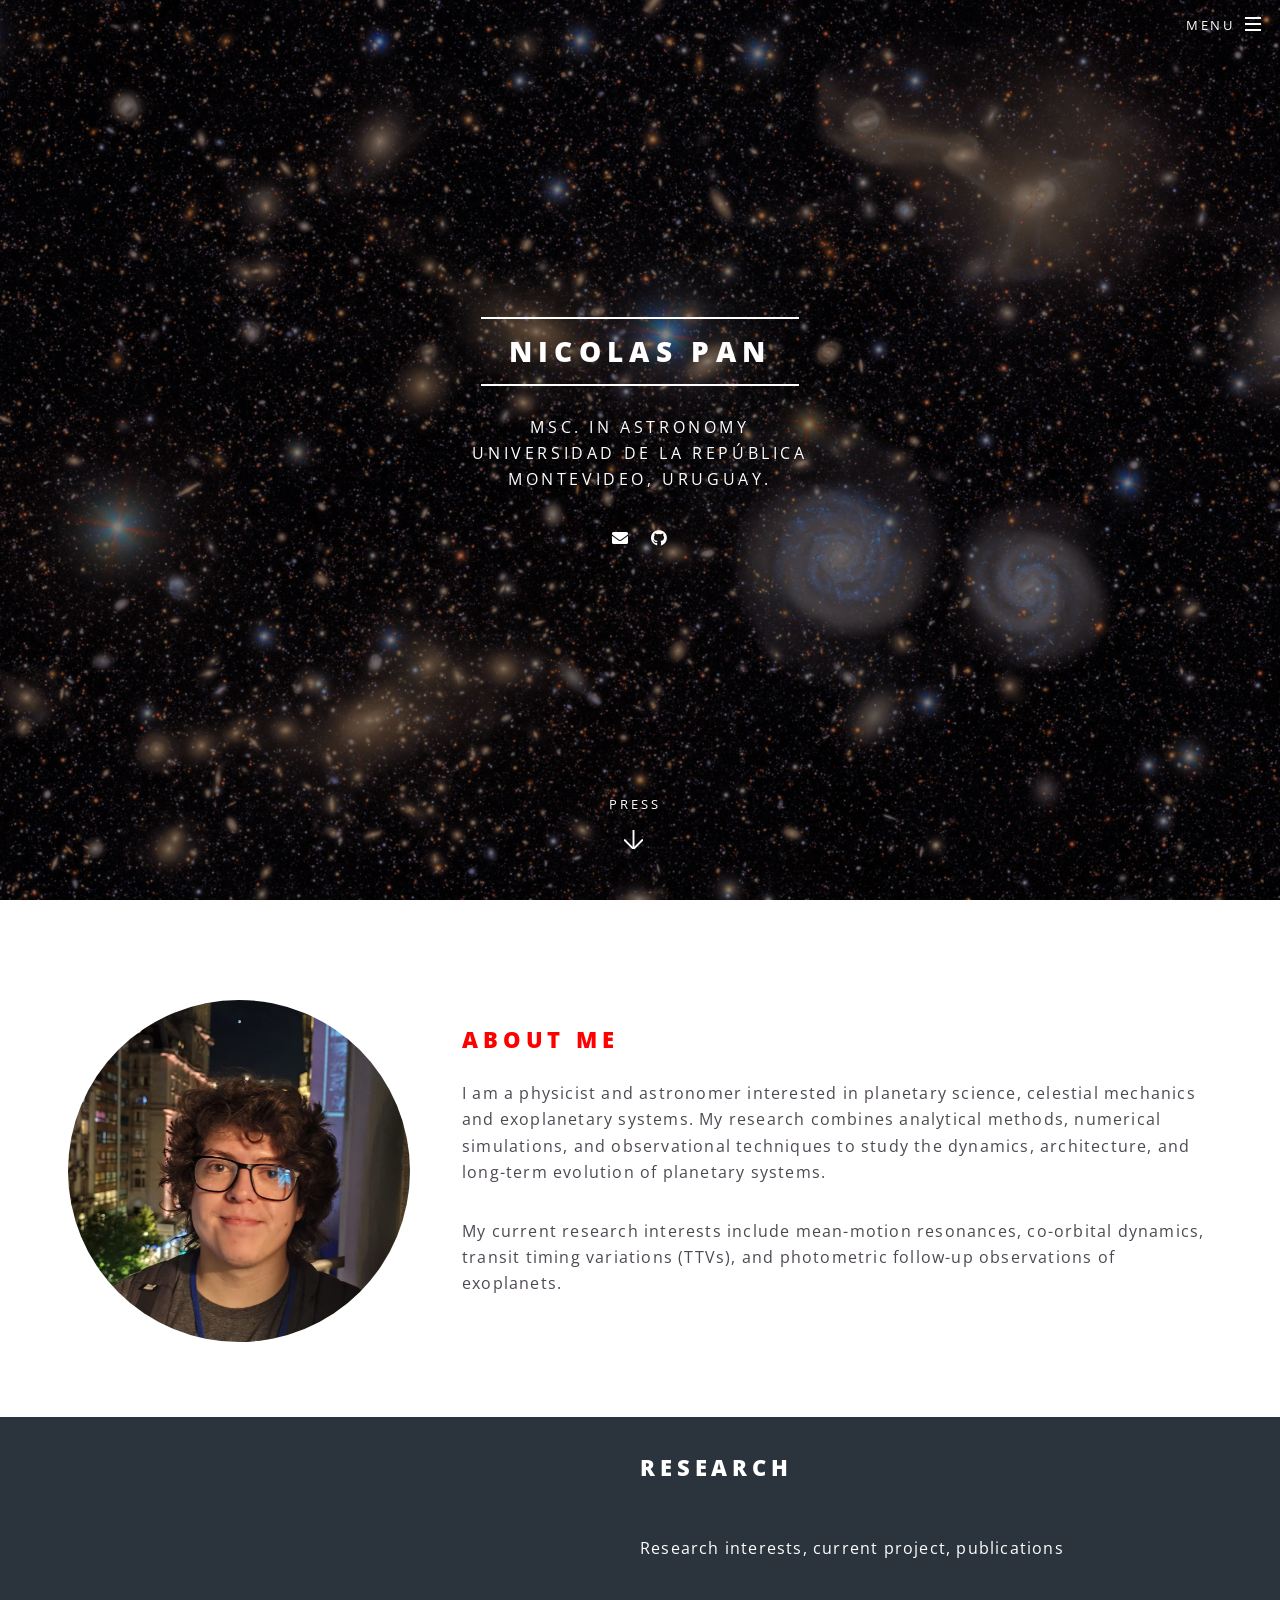
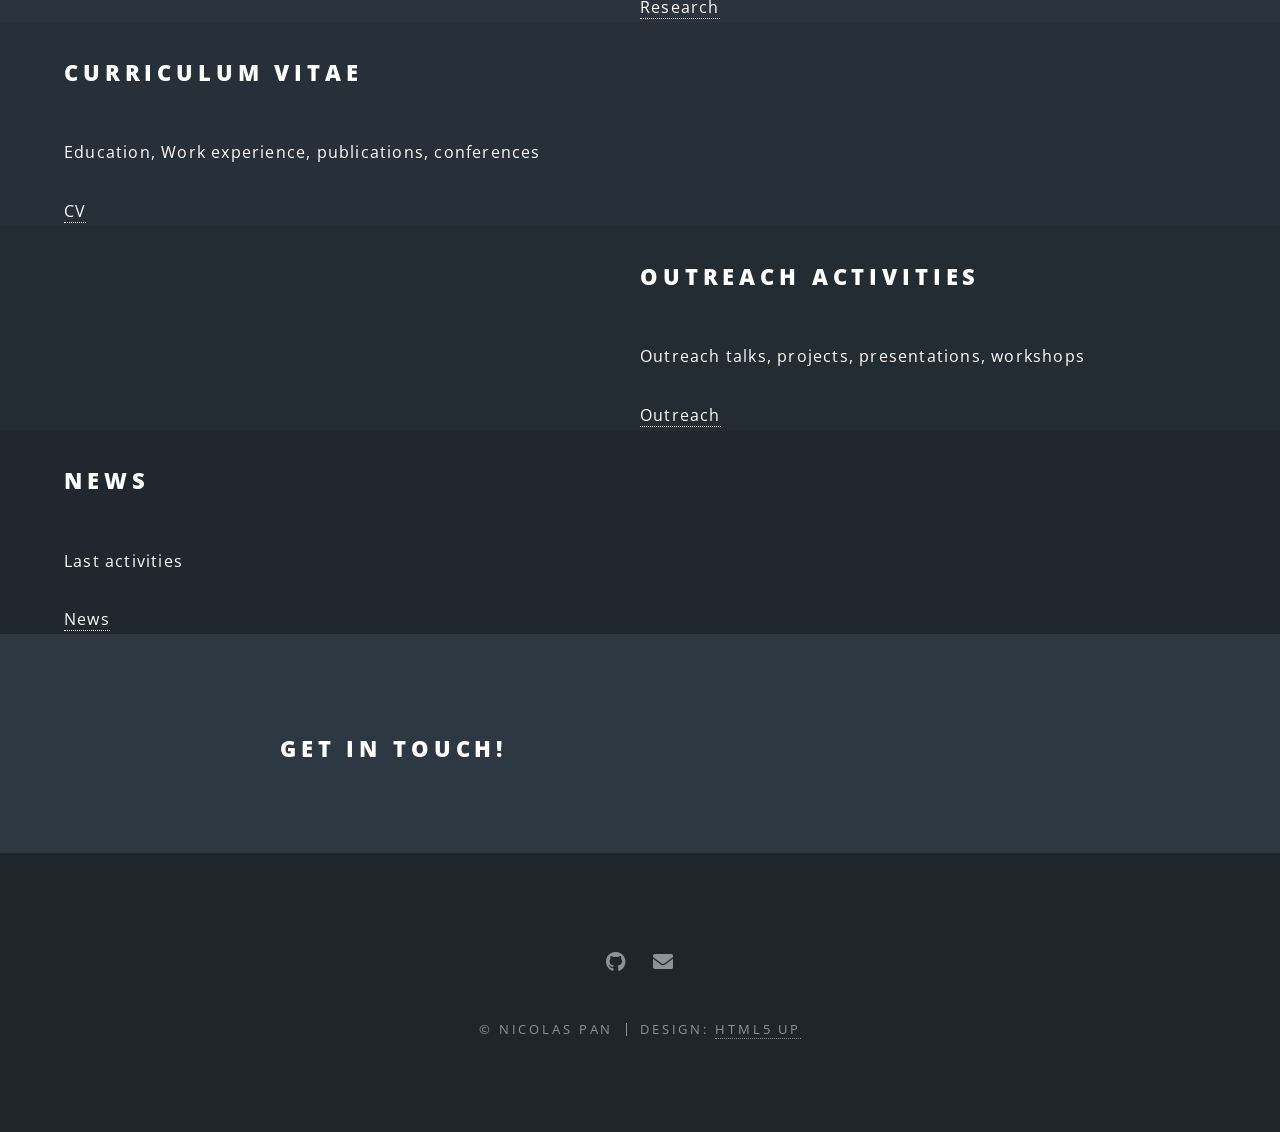
==== commit 4276005e: "Update index.html" ====
--- a/index.html
+++ b/index.html
@@ -178,8 +178,7 @@
 					<section id="cta" class="wrapper style4">
 						<div class="inner">
 							<header>
-								<h2>Open to colaborate</h2>
-								<p>Please contact us!.</p>
+								<h2>Get in touch!</h2>
 							</header>
 							<!--<ul class="actions stacked">
 								<li><a href="#" class="button fit primary">Activate</a></li>
@@ -196,7 +195,7 @@
 							<!-- <li><a href="#" class="icon brands fa-instagram"><span class="label">Instagram</span></a></li> -->
 							<!-- <li><a href="#" class="icon brands fa-dribbble"><span class="label">Dribbble</span></a></li> -->
 							<li><a href="https://github.com/NicolasPan" class="icon brands fa-github"><span class="label">GitHub</span></a></li>
-							<li><a href="#" class="icon solid fa-envelope"><span class="label">Email</span></a></li>
+							<li><a href="nicolas.pan@fcien.edu.uy" class="icon solid fa-envelope"><span class="label">Email</span></a></li>
 						</ul>
 						<ul class="copyright">
 							<li>&copy; Nicolas Pan</li><li>Design: <a href="http://html5up.net">HTML5 UP</a></li>
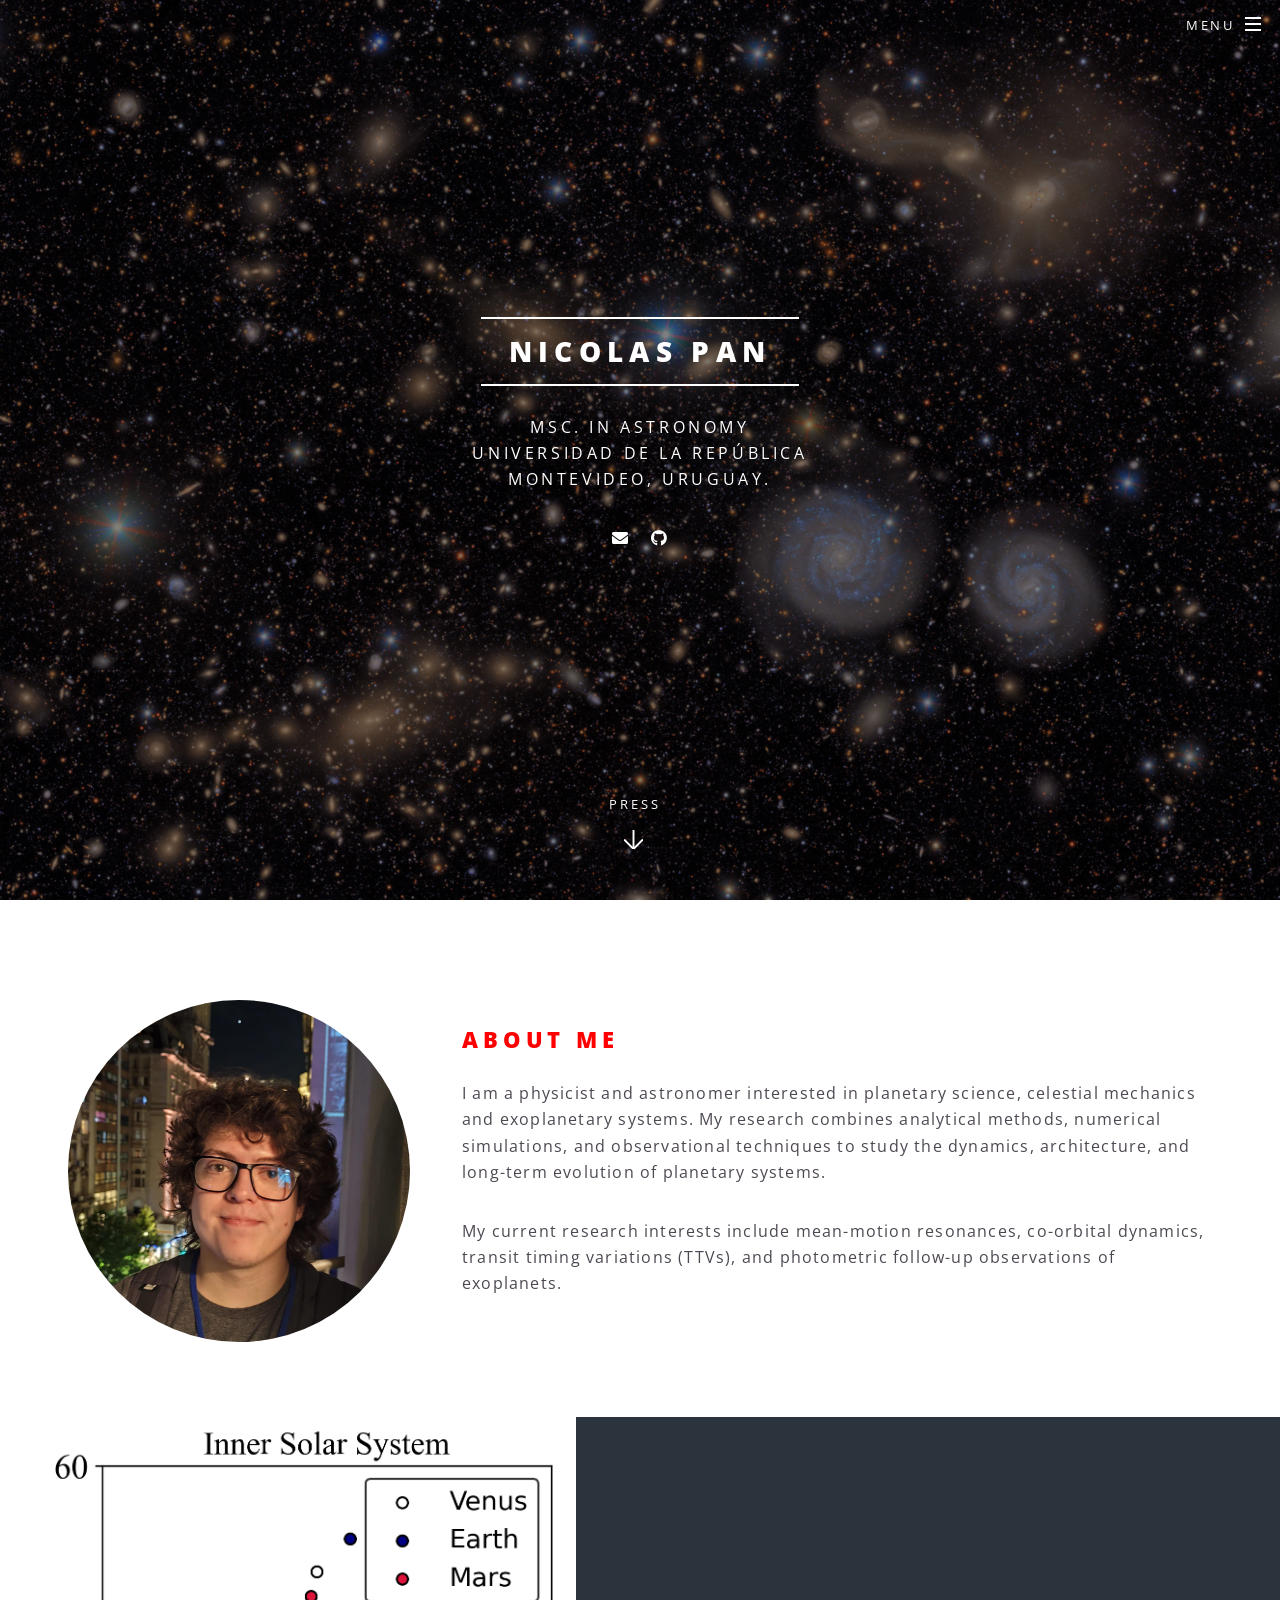
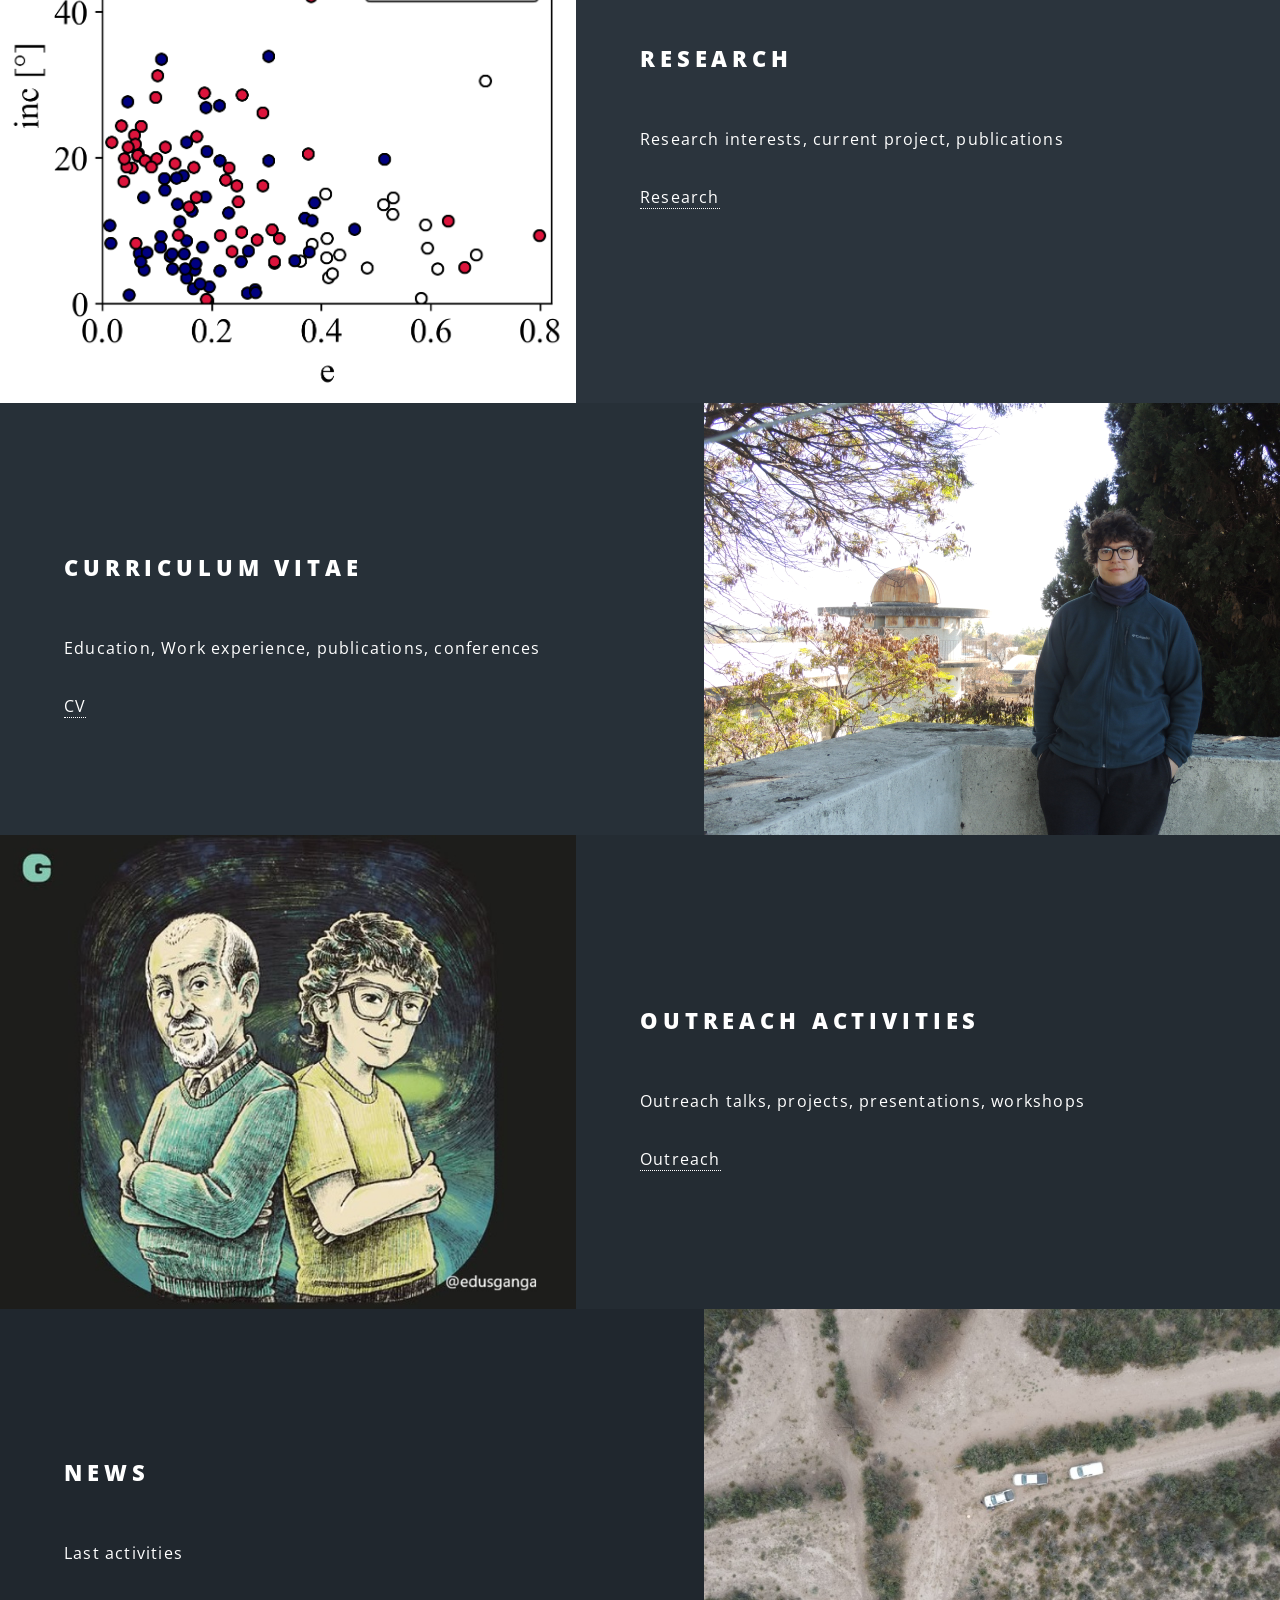
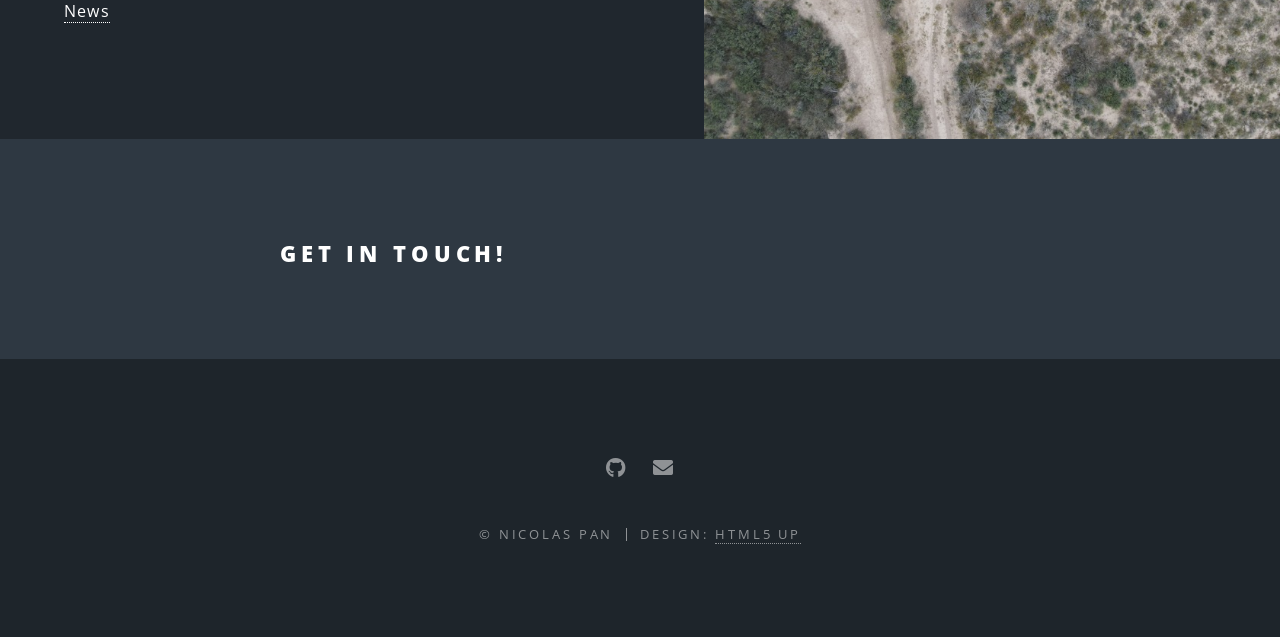
==== commit d5a92874: "Update index.html" ====
--- a/index.html
+++ b/index.html
@@ -129,7 +129,7 @@
 							</div>
 						</section>
 						<section class="spotlight">
-							<div class="image"><img src="images/pic03.jpg" alt="" /></div><div class="content">
+							<div class="image"><img src="images/pic04.jpg" alt="" /></div><div class="content">
 								<h2>News</h2><br />
 								<p>Last activities</p>
 								<a href="news.html">News</a>
